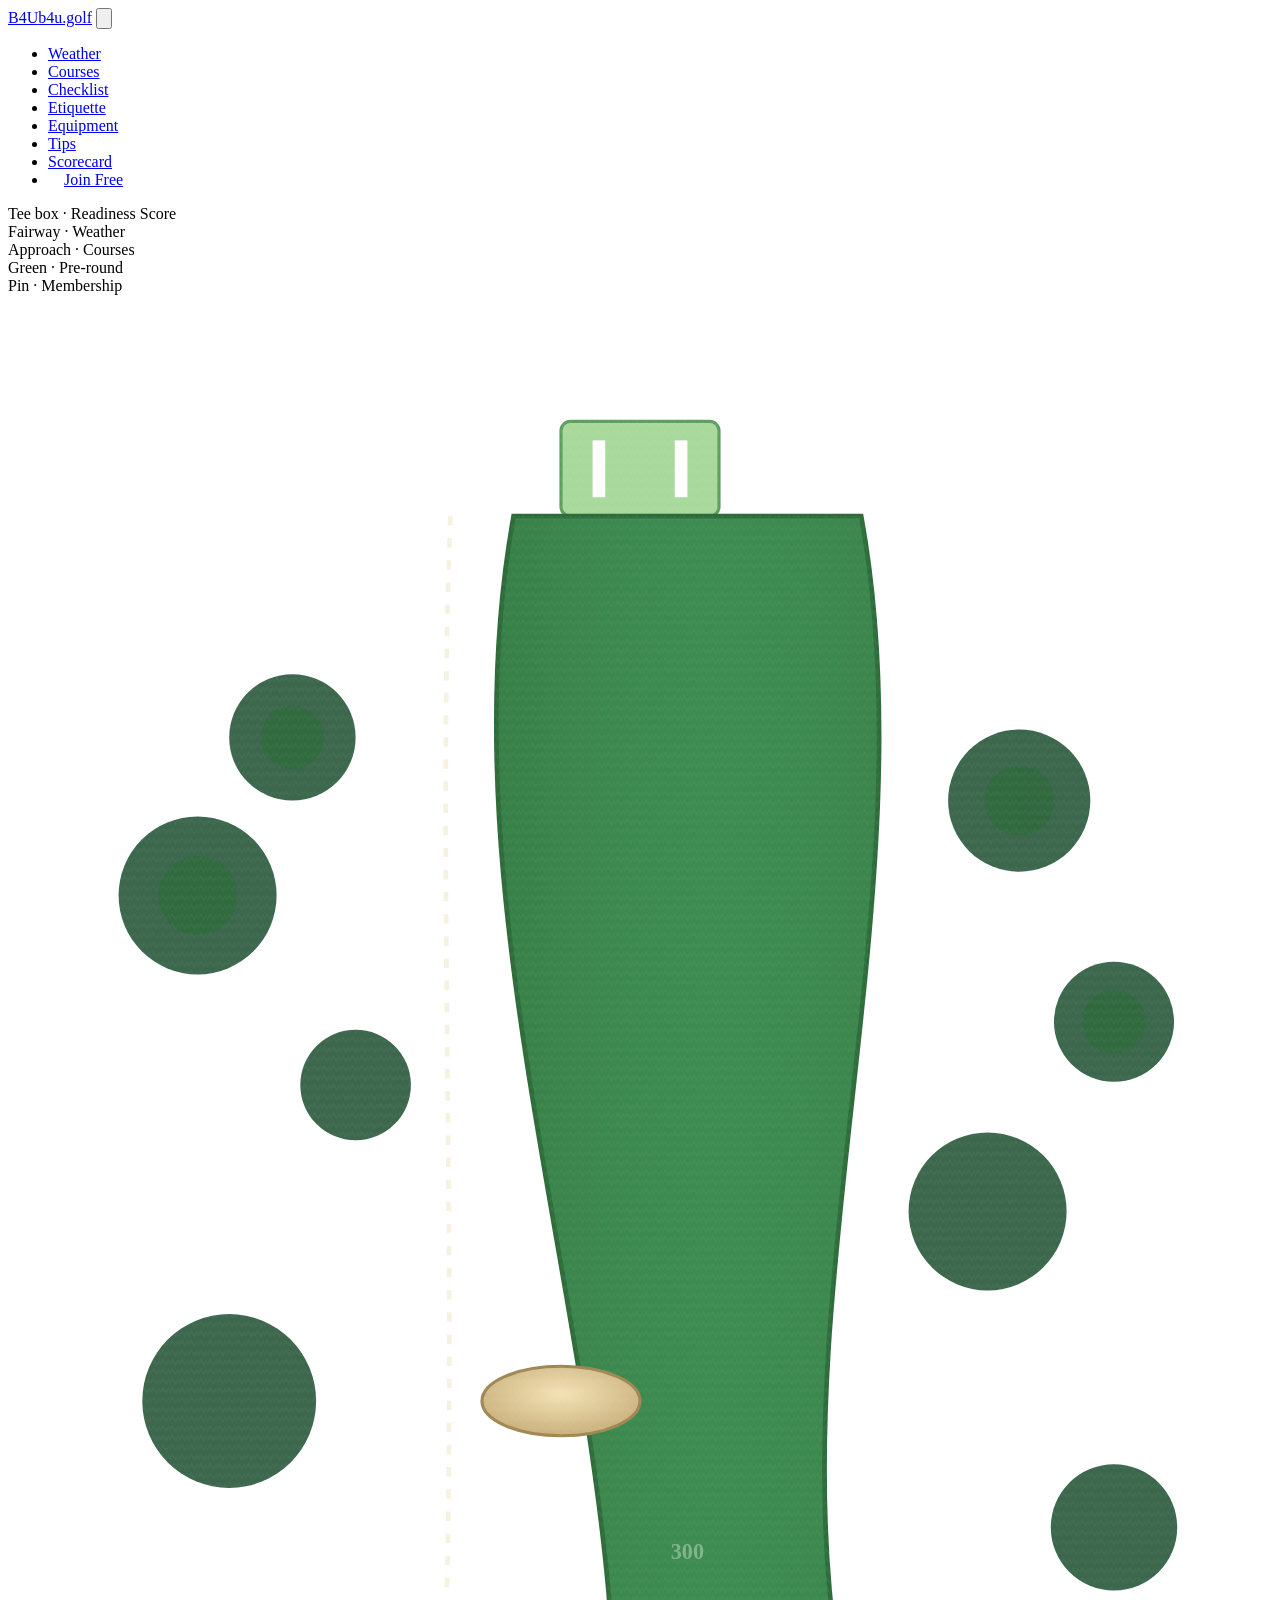
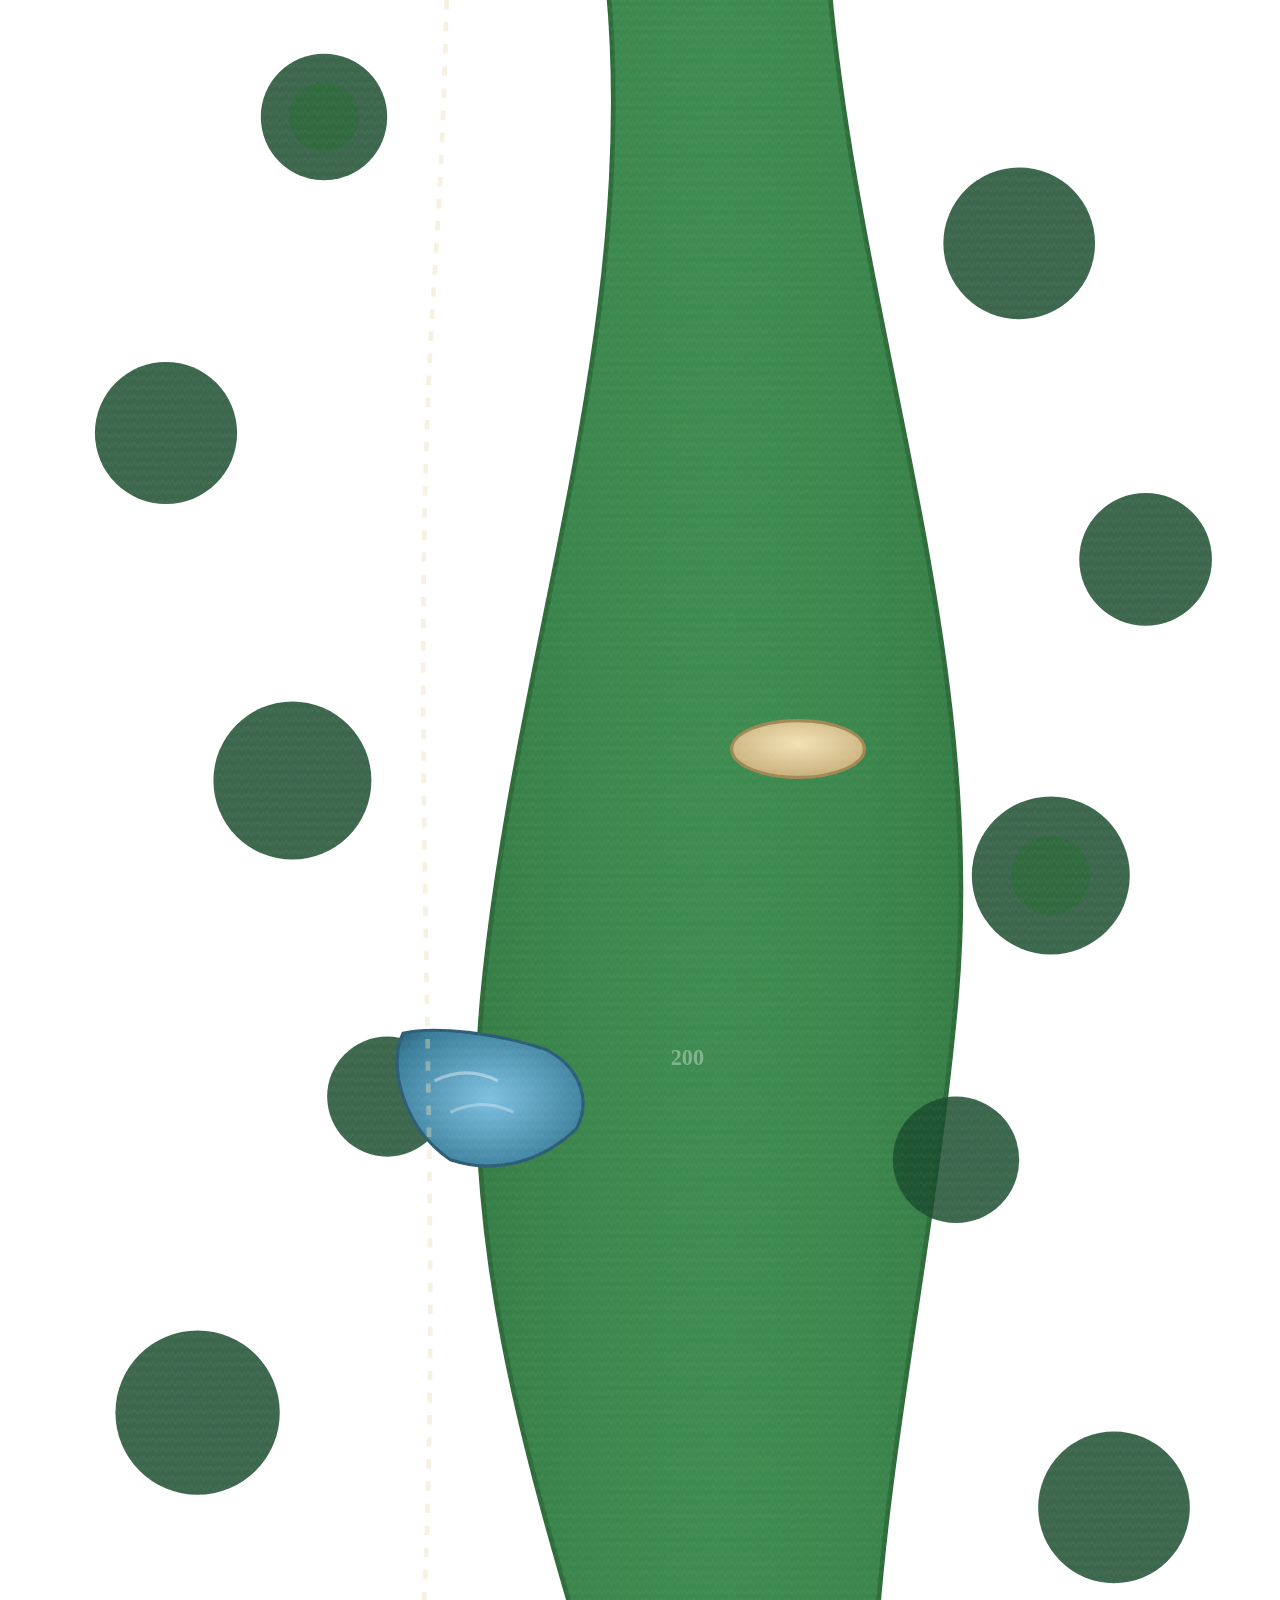
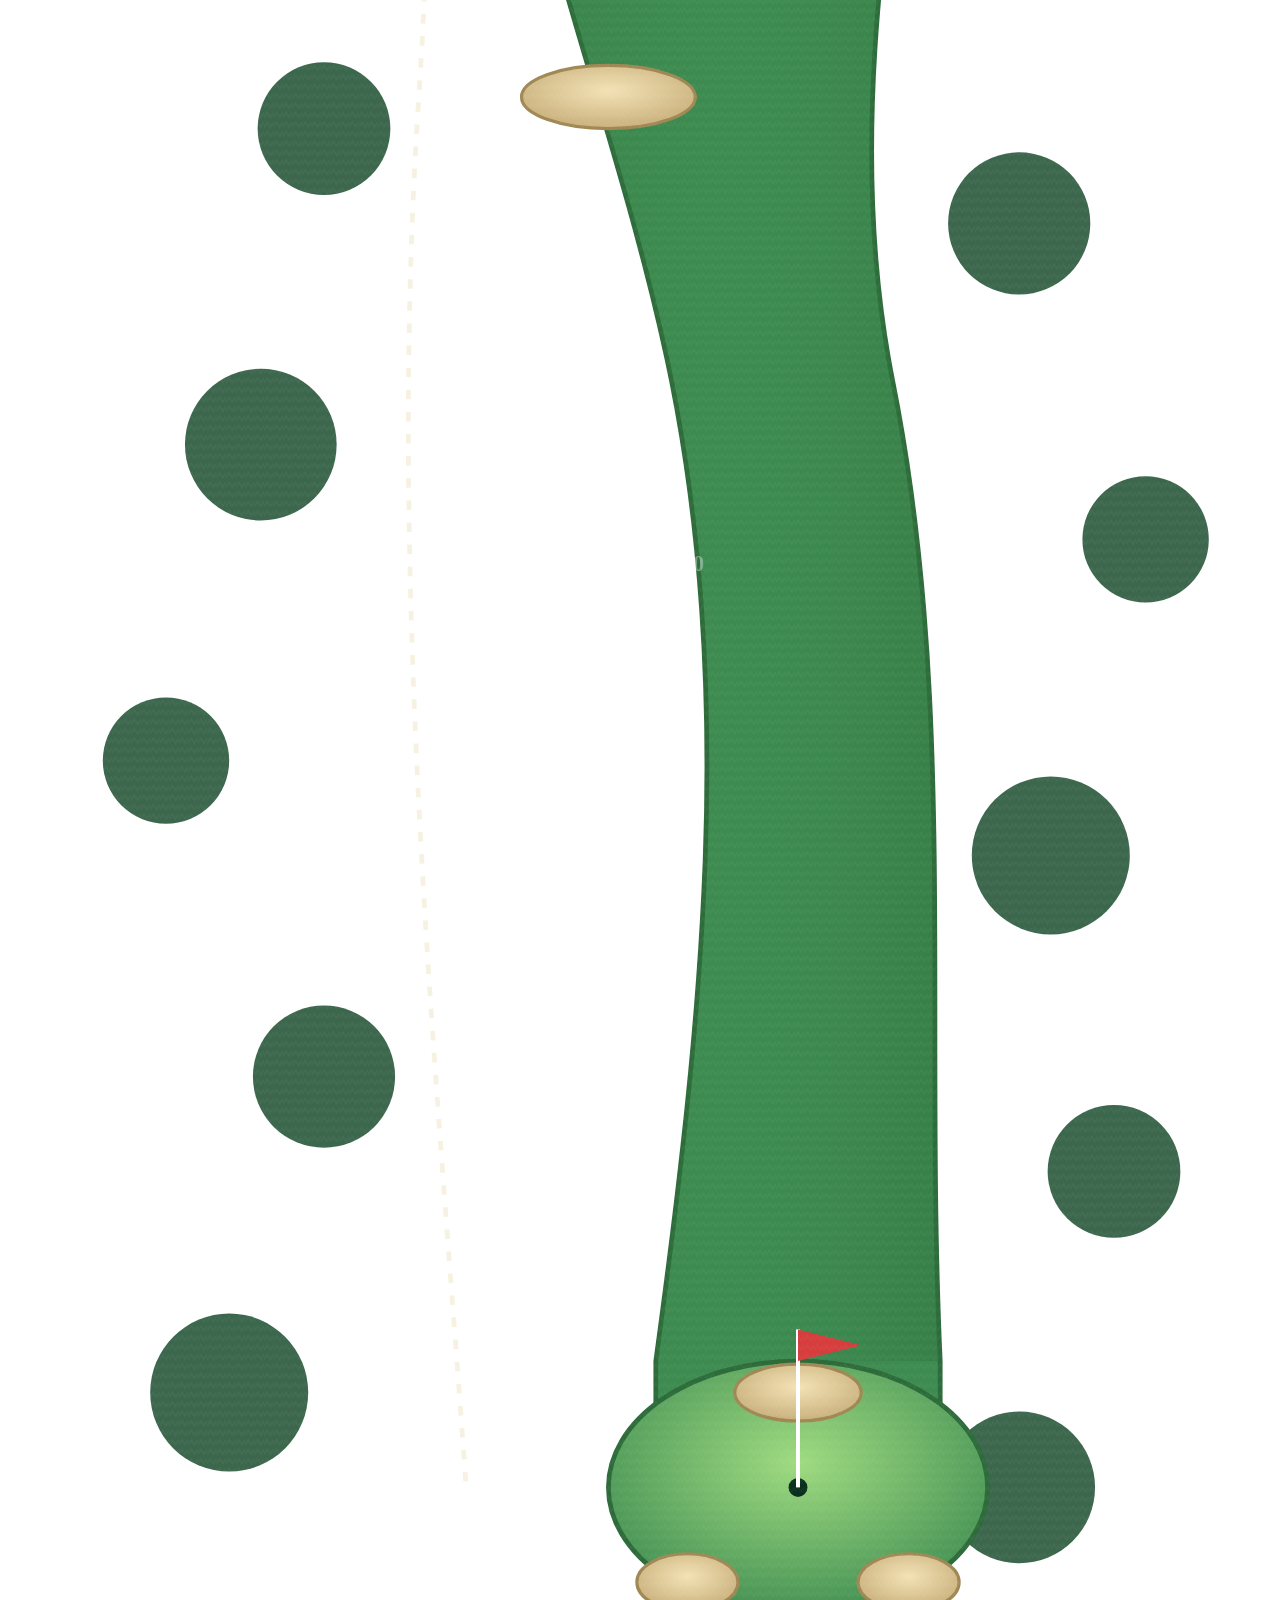
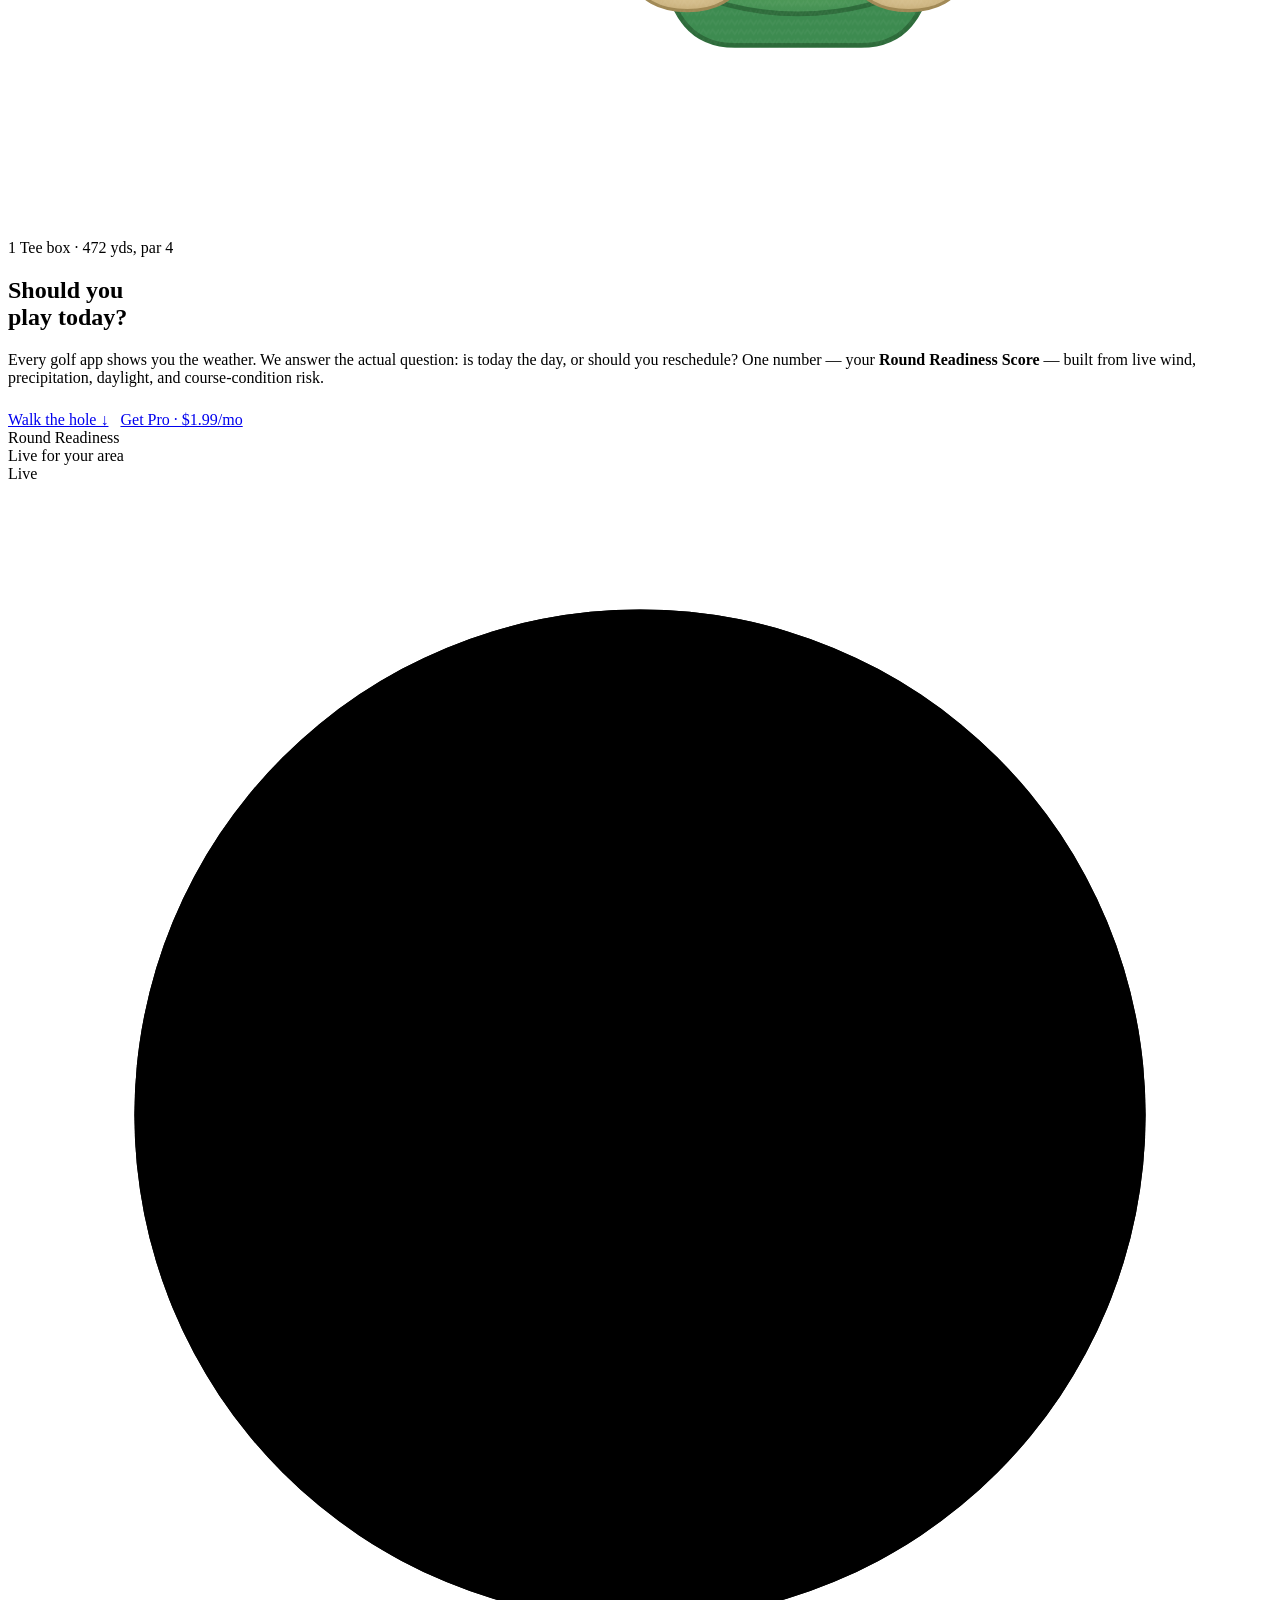
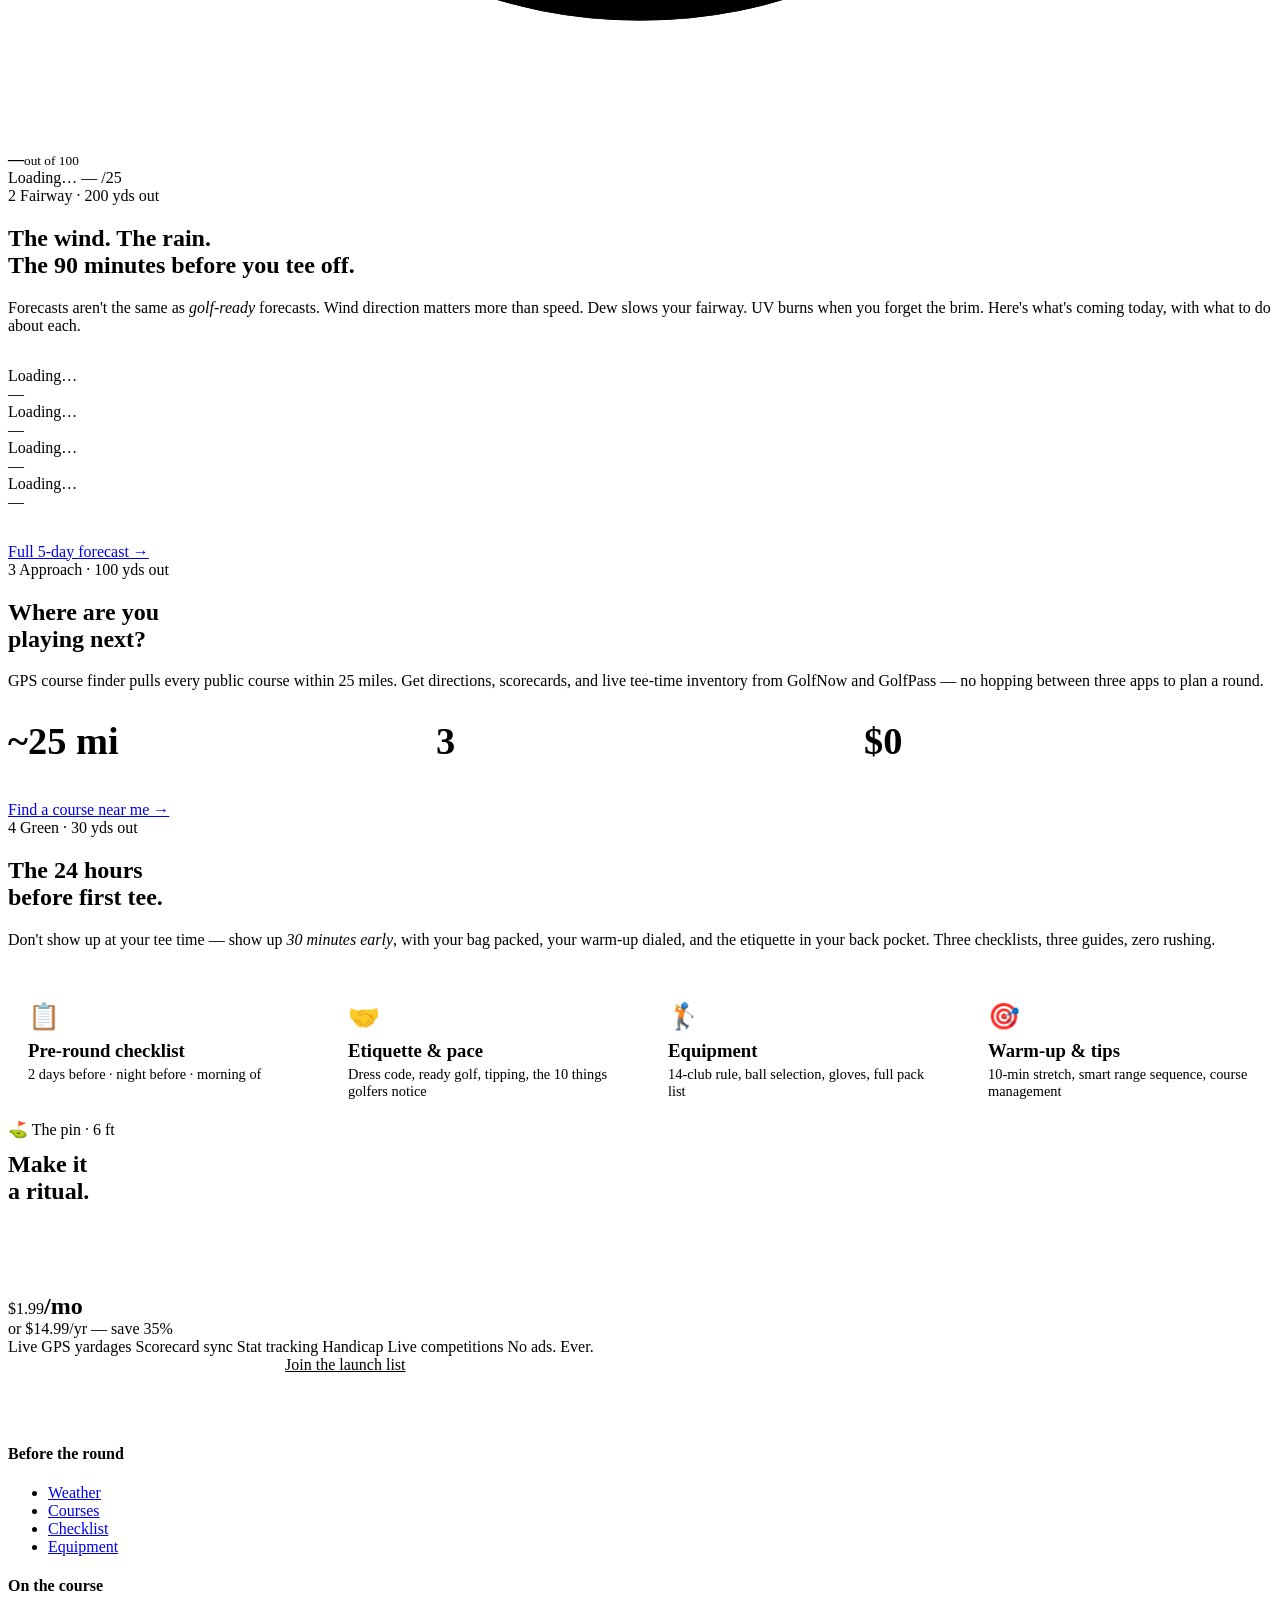
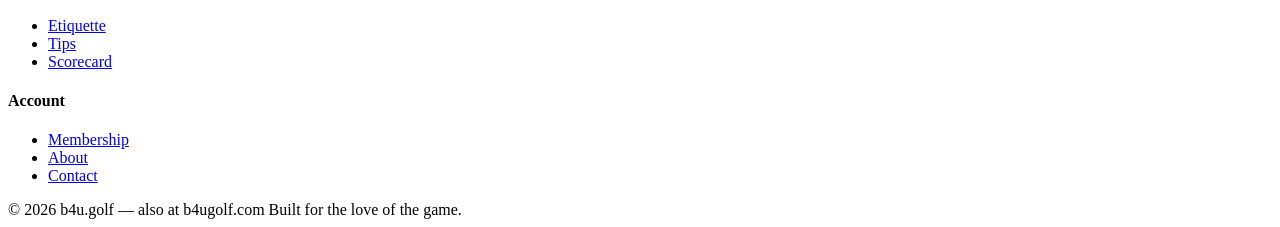
==== index.html @ 8cf4826f "add index.html" ====
<!DOCTYPE html>
<html lang="en">
<head>
  <meta charset="UTF-8" />
  <meta name="viewport" content="width=device-width, initial-scale=1.0" />
  <title>B4U.Golf — Your Round Readiness Score</title>
  <meta name="description" content="The only golf site with a Round Readiness Score — a single 0-100 number that tells you exactly how prepared you are for your next tee time. Pre-round weather, courses, checklist, and more." />
  <meta name="theme-color" content="#1a4d2e" />
  <link rel="manifest" href="manifest.json" />
  <link rel="icon" href="data:image/svg+xml,%3Csvg xmlns='http://www.w3.org/2000/svg' viewBox='0 0 100 100'%3E%3Ccircle cx='50' cy='50' r='48' fill='%231a4d2e'/%3E%3Ctext x='50' y='66' font-size='52' text-anchor='middle' fill='white' font-family='Arial' font-weight='bold'%3EB%3C/text%3E%3C/svg%3E" />
  <link rel="stylesheet" href="styles.css" />
</head>
<body>

<header class="site-header">
  <div class="container nav">
    <a href="index.html" class="brand"><span class="brand-mark">B4U</span><span>b4u.golf</span></a>
    <button class="nav-toggle" aria-label="Toggle navigation"><svg viewBox="0 0 24 24" fill="none" stroke="currentColor" stroke-width="2.2"><path d="M3 6h18M3 12h18M3 18h18" stroke-linecap="round"/></svg></button>
    <ul class="nav-links">
      <li><a href="weather.html">Weather</a></li>
      <li><a href="courses.html">Courses</a></li>
      <li><a href="checklist.html">Checklist</a></li>
      <li><a href="etiquette.html">Etiquette</a></li>
      <li><a href="equipment.html">Equipment</a></li>
      <li><a href="tips.html">Tips</a></li>
      <li><a href="scorecard.html">Scorecard</a></li>
      <li><a href="members.html" class="btn btn-secondary" style="padding:0.45rem 1rem">Join Free</a></li>
    </ul>
  </div>
</header>

<!-- Yardage track on the right edge — five "shots" of the hole -->
<aside class="yardage-track" aria-hidden="true">
  <div class="yardage-tick active" data-target="#tee">
    <span class="tick-label">Tee box · Readiness Score</span>
  </div>
  <div class="yardage-tick" data-target="#fairway">
    <span class="tick-label">Fairway · Weather</span>
  </div>
  <div class="yardage-tick" data-target="#approach">
    <span class="tick-label">Approach · Courses</span>
  </div>
  <div class="yardage-tick" data-target="#green">
    <span class="tick-label">Green · Pre-round</span>
  </div>
  <div class="yardage-tick" data-target="#pin">
    <span class="tick-label">Pin · Membership</span>
  </div>
</aside>

<!-- THE FLYOVER — the entire scrolling experience is one golf hole, top-down -->
<div id="flyover" class="flyover">
  <!-- Background SVG: stylized aerial view of a golf hole, stretches full height -->
  <div class="flyover-bg" aria-hidden="true">
    <svg viewBox="0 0 800 3000" preserveAspectRatio="xMidYMin slice">
      <defs>
        <linearGradient id="fairwayShade" x1="0" x2="1" y1="0" y2="0">
          <stop offset="0%" stop-color="#2d6b3a" stop-opacity="0.45"/>
          <stop offset="50%" stop-color="#3d8b50" stop-opacity="0"/>
          <stop offset="100%" stop-color="#2d6b3a" stop-opacity="0.45"/>
        </linearGradient>
        <radialGradient id="bunkerGrad" cx="0.5" cy="0.4" r="0.6">
          <stop offset="0%" stop-color="#f3e2b5"/>
          <stop offset="100%" stop-color="#c9b07c"/>
        </radialGradient>
        <radialGradient id="waterGrad" cx="0.5" cy="0.5" r="0.7">
          <stop offset="0%" stop-color="#7ec0e0"/>
          <stop offset="80%" stop-color="#3a7e9a"/>
          <stop offset="100%" stop-color="#2c5d76"/>
        </radialGradient>
        <radialGradient id="greenGrad" cx="0.5" cy="0.4" r="0.65">
          <stop offset="0%" stop-color="#9fdb80"/>
          <stop offset="100%" stop-color="#3d8b50"/>
        </radialGradient>
        <pattern id="grass" width="6" height="6" patternUnits="userSpaceOnUse">
          <path d="M0 5 L2 2 L4 5 L6 2" stroke="rgba(255,255,255,0.04)" fill="none"/>
        </pattern>
      </defs>

      <!-- Tee box (top of hole) -->
      <rect x="350" y="80" width="100" height="60" rx="6" fill="#a8d99c" stroke="#5e9e60" stroke-width="2"/>
      <rect x="370" y="92" width="8" height="36" fill="white"/>
      <rect x="422" y="92" width="8" height="36" fill="white"/>
      <text x="400" y="160" text-anchor="middle" fill="rgba(10,47,29,0.55)" font-family="ui-sans-serif,system-ui" font-size="14" font-weight="700" letter-spacing="2">TEE · 472 YDS</text>

      <!-- Fairway as a flowing curved shape (the "hole" runs top → bottom) -->
      <path d="M 320 140
               C 280 360, 360 600, 380 820
               C 400 1040, 320 1240, 300 1460
               C 280 1680, 380 1880, 420 2080
               C 460 2280, 440 2480, 410 2700
               L 410 2820
               C 420 2860, 430 2880, 460 2880
               L 540 2880
               C 570 2880, 580 2860, 590 2820
               L 590 2700
               C 580 2480, 600 2280, 560 2080
               C 520 1880, 580 1680, 600 1460
               C 620 1240, 540 1040, 520 820
               C 500 600, 580 360, 540 140
               Z"
            fill="#3d8b50" stroke="#2d6b3a" stroke-width="3"/>
      <!-- Fairway shading -->
      <path d="M 320 140
               C 280 360, 360 600, 380 820
               C 400 1040, 320 1240, 300 1460
               C 280 1680, 380 1880, 420 2080
               C 460 2280, 440 2480, 410 2700
               L 590 2700
               C 580 2480, 600 2280, 560 2080
               C 520 1880, 580 1680, 600 1460
               C 620 1240, 540 1040, 520 820
               C 500 600, 580 360, 540 140
               Z"
            fill="url(#fairwayShade)"/>

      <!-- Trees flanking the fairway -->
      <g fill="#1a4d2e" opacity="0.85">
        <circle cx="180" cy="280" r="40"/><circle cx="120" cy="380" r="50"/><circle cx="220" cy="500" r="35"/>
        <circle cx="140" cy="700" r="55"/><circle cx="200" cy="900" r="40"/><circle cx="100" cy="1100" r="45"/>
        <circle cx="180" cy="1320" r="50"/><circle cx="240" cy="1520" r="38"/><circle cx="120" cy="1720" r="52"/>
        <circle cx="200" cy="1920" r="42"/><circle cx="160" cy="2120" r="48"/><circle cx="100" cy="2320" r="40"/>
        <circle cx="200" cy="2520" r="45"/><circle cx="140" cy="2720" r="50"/>
        <!-- Right side -->
        <circle cx="640" cy="320" r="45"/><circle cx="700" cy="460" r="38"/><circle cx="620" cy="580" r="50"/>
        <circle cx="700" cy="780" r="40"/><circle cx="640" cy="980" r="48"/><circle cx="720" cy="1180" r="42"/>
        <circle cx="660" cy="1380" r="50"/><circle cx="600" cy="1560" r="40"/><circle cx="700" cy="1780" r="48"/>
        <circle cx="640" cy="1980" r="45"/><circle cx="720" cy="2180" r="40"/><circle cx="660" cy="2380" r="50"/>
        <circle cx="700" cy="2580" r="42"/><circle cx="640" cy="2780" r="48"/>
      </g>
      <g fill="#2d6b3a" opacity="0.7">
        <!-- Lighter tree highlights -->
        <circle cx="180" cy="280" r="20"/><circle cx="120" cy="380" r="25"/>
        <circle cx="640" cy="320" r="22"/><circle cx="700" cy="460" r="20"/>
        <circle cx="200" cy="900" r="22"/><circle cx="660" cy="1380" r="25"/>
      </g>

      <!-- Fairway bunkers -->
      <ellipse cx="350" cy="700" rx="50" ry="22" fill="url(#bunkerGrad)" stroke="#a08854" stroke-width="2"/>
      <ellipse cx="500" cy="1300" rx="42" ry="18" fill="url(#bunkerGrad)" stroke="#a08854" stroke-width="2"/>
      <ellipse cx="380" cy="1900" rx="55" ry="20" fill="url(#bunkerGrad)" stroke="#a08854" stroke-width="2"/>

      <!-- Water hazard -->
      <path d="M 250 1480 C 240 1500, 250 1540, 280 1560 C 310 1570, 340 1560, 360 1540 C 370 1520, 360 1500, 340 1490 C 310 1480, 270 1475, 250 1480 Z"
            fill="url(#waterGrad)" stroke="#2c5d76" stroke-width="2"/>
      <path d="M 270 1510 Q 290 1500, 310 1510" stroke="rgba(255,255,255,0.4)" stroke-width="2" fill="none"/>
      <path d="M 280 1530 Q 300 1520, 320 1530" stroke="rgba(255,255,255,0.3)" stroke-width="2" fill="none"/>

      <!-- The Green (bottom — destination) -->
      <ellipse cx="500" cy="2780" rx="120" ry="80" fill="url(#greenGrad)" stroke="#2d6b3a" stroke-width="3"/>
      <!-- Greenside bunkers -->
      <ellipse cx="430" cy="2840" rx="32" ry="18" fill="url(#bunkerGrad)" stroke="#a08854" stroke-width="2"/>
      <ellipse cx="570" cy="2840" rx="32" ry="18" fill="url(#bunkerGrad)" stroke="#a08854" stroke-width="2"/>
      <ellipse cx="500" cy="2720" rx="40" ry="18" fill="url(#bunkerGrad)" stroke="#a08854" stroke-width="2"/>

      <!-- Hole + Flag -->
      <circle cx="500" cy="2780" r="6" fill="#0a2f1d"/>
      <line x1="500" y1="2780" x2="500" y2="2680" stroke="white" stroke-width="2.5"/>
      <path d="M 500 2680 L 540 2690 L 500 2700 Z" fill="#d63d3d"/>

      <!-- Cart path (winding line) -->
      <path d="M 280 140 C 270 400, 290 700, 270 1000 C 250 1300, 280 1600, 260 1900 C 240 2200, 270 2500, 290 2780"
            stroke="rgba(232, 220, 178, 0.4)" stroke-width="3" stroke-dasharray="6 8" fill="none"/>

      <!-- Yardage markers on fairway -->
      <text x="430" y="800"  text-anchor="middle" fill="rgba(255,255,255,0.35)" font-size="14" font-weight="700">300</text>
      <text x="430" y="1500" text-anchor="middle" fill="rgba(255,255,255,0.35)" font-size="14" font-weight="700">200</text>
      <text x="430" y="2200" text-anchor="middle" fill="rgba(255,255,255,0.35)" font-size="14" font-weight="700">100</text>

      <!-- Subtle grass texture overlay -->
      <rect width="800" height="3000" fill="url(#grass)"/>
    </svg>
  </div>

  <!-- The animated golf ball that travels down the fairway as you scroll -->
  <div id="flyover-ball" class="flyover-ball" aria-hidden="true"></div>

  <!-- ============================================================
       SHOT 1 · TEE BOX — Hero with Round Readiness Score
       ============================================================ -->
  <section id="tee" class="shot tee-box">
    <div class="shot-inner">
      <div class="tee-grid">
        <div>
          <span class="shot-eyebrow"><span class="pin">1</span> Tee box · 472 yds, par 4</span>
          <h2 class="display">Should you<br>play <span class="accent">today?</span></h2>
          <p class="deck">Every golf app shows you the weather. We answer the actual question: is today the day, or should you reschedule? One number — your <strong>Round Readiness Score</strong> — built from live wind, precipitation, daylight, and course-condition risk.</p>
          <div style="display:flex;gap:0.75rem;margin-top:1.5rem;flex-wrap:wrap">
            <a href="#fairway" class="btn">Walk the hole ↓</a>
            <a href="members.html" class="btn btn-secondary">Get Pro · $1.99/mo</a>
          </div>
        </div>

        <!-- THE READINESS SCORE -->
        <div class="score-card">
          <div class="score-head">
            <div>
              <div class="label">Round Readiness</div>
              <div class="h">Live for <span id="score-place">your area</span></div>
            </div>
            <span class="live">Live</span>
          </div>

          <div class="score-ring-wrap">
            <div class="score-ring" id="score-ring">
              <svg viewBox="0 0 200 200">
                <circle class="track" cx="100" cy="100" r="80"/>
                <circle class="fill"  cx="100" cy="100" r="80"/>
              </svg>
              <div class="num"><strong id="score-num">—</strong><small>out of 100</small></div>
            </div>
            <div class="score-detail" id="score-rows">
              <div class="score-row">
                <span class="row-label">Loading…</span>
                <span class="bar"><span></span></span>
                <span class="pts">— /25</span>
              </div>
            </div>
          </div>

          <div class="score-summary" id="score-verdict"></div>
        </div>
      </div>
    </div>
  </section>

  <!-- ============================================================
       SHOT 2 · FAIRWAY — Weather details
       ============================================================ -->
  <section id="fairway" class="shot fairway dark">
    <div class="shot-inner">
      <span class="shot-eyebrow"><span class="pin">2</span> Fairway · 200 yds out</span>
      <h2 class="display">The wind. The rain.<br>The <span class="accent">90 minutes</span> before you tee off.</h2>
      <p class="deck">Forecasts aren't the same as <em>golf-ready</em> forecasts. Wind direction matters more than speed. Dew slows your fairway. UV burns when you forget the brim. Here's what's coming today, with what to do about each.</p>

      <div class="weather-tiles" id="fairway-tiles" style="margin-top:2rem">
        <div class="weather-tile"><div class="t-label">Loading…</div><div class="t-value">—</div></div>
        <div class="weather-tile"><div class="t-label">Loading…</div><div class="t-value">—</div></div>
        <div class="weather-tile"><div class="t-label">Loading…</div><div class="t-value">—</div></div>
        <div class="weather-tile"><div class="t-label">Loading…</div><div class="t-value">—</div></div>
      </div>

      <div style="margin-top:2rem">
        <a href="weather.html" class="btn btn-secondary">Full 5-day forecast →</a>
      </div>
    </div>
  </section>

  <!-- ============================================================
       SHOT 3 · APPROACH — Courses near you
       ============================================================ -->
  <section id="approach" class="shot approach dark">
    <div class="shot-inner">
      <span class="shot-eyebrow"><span class="pin">3</span> Approach · 100 yds out</span>
      <h2 class="display">Where are you<br><span class="accent">playing</span> next?</h2>
      <p class="deck">GPS course finder pulls every public course within 25 miles. Get directions, scorecards, and live tee-time inventory from GolfNow and GolfPass — no hopping between three apps to plan a round.</p>

      <div class="approach-card" style="margin-top:2rem">
        <div style="display:grid;grid-template-columns:repeat(auto-fit,minmax(220px,1fr));gap:1.25rem">
          <div>
            <div style="font-size:2.4rem;font-weight:900;font-family:var(--font-display);line-height:1">~25 mi</div>
            <div style="font-size:0.85rem;color:rgba(255,255,255,0.7);text-transform:uppercase;letter-spacing:0.1em;font-weight:700">Search radius</div>
          </div>
          <div>
            <div style="font-size:2.4rem;font-weight:900;font-family:var(--font-display);line-height:1">3</div>
            <div style="font-size:0.85rem;color:rgba(255,255,255,0.7);text-transform:uppercase;letter-spacing:0.1em;font-weight:700">Booking partners</div>
          </div>
          <div>
            <div style="font-size:2.4rem;font-weight:900;font-family:var(--font-display);line-height:1">$0</div>
            <div style="font-size:0.85rem;color:rgba(255,255,255,0.7);text-transform:uppercase;letter-spacing:0.1em;font-weight:700">Cost to use</div>
          </div>
        </div>
        <div style="margin-top:1.5rem">
          <a href="courses.html" class="btn">Find a course near me →</a>
        </div>
      </div>
    </div>
  </section>

  <!-- ============================================================
       SHOT 4 · GREEN — Pre-round prep / checklist / etiquette
       ============================================================ -->
  <section id="green" class="shot green-shot">
    <div class="shot-inner">
      <span class="shot-eyebrow"><span class="pin">4</span> Green · 30 yds out</span>
      <h2 class="display">The 24 hours<br>before <span class="accent">first tee.</span></h2>
      <p class="deck">Don't show up at your tee time — show up <em>30 minutes early</em>, with your bag packed, your warm-up dialed, and the etiquette in your back pocket. Three checklists, three guides, zero rushing.</p>

      <div style="display:grid;grid-template-columns:repeat(auto-fit,minmax(220px,1fr));gap:1rem;margin-top:2rem">
        <a href="checklist.html" style="text-decoration:none;color:inherit">
          <div style="background:var(--green-50);border-left:4px solid var(--green-700);padding:1.25rem;border-radius:12px;height:100%">
            <div style="font-size:1.6rem">📋</div>
            <h3 style="margin:0.5rem 0 0.25rem">Pre-round checklist</h3>
            <p class="muted" style="font-size:0.9rem;margin:0">2 days before · night before · morning of</p>
          </div>
        </a>
        <a href="etiquette.html" style="text-decoration:none;color:inherit">
          <div style="background:var(--green-50);border-left:4px solid var(--green-700);padding:1.25rem;border-radius:12px;height:100%">
            <div style="font-size:1.6rem">🤝</div>
            <h3 style="margin:0.5rem 0 0.25rem">Etiquette &amp; pace</h3>
            <p class="muted" style="font-size:0.9rem;margin:0">Dress code, ready golf, tipping, the 10 things golfers notice</p>
          </div>
        </a>
        <a href="equipment.html" style="text-decoration:none;color:inherit">
          <div style="background:var(--green-50);border-left:4px solid var(--green-700);padding:1.25rem;border-radius:12px;height:100%">
            <div style="font-size:1.6rem">🏌️</div>
            <h3 style="margin:0.5rem 0 0.25rem">Equipment</h3>
            <p class="muted" style="font-size:0.9rem;margin:0">14-club rule, ball selection, gloves, full pack list</p>
          </div>
        </a>
        <a href="tips.html" style="text-decoration:none;color:inherit">
          <div style="background:var(--green-50);border-left:4px solid var(--green-700);padding:1.25rem;border-radius:12px;height:100%">
            <div style="font-size:1.6rem">🎯</div>
            <h3 style="margin:0.5rem 0 0.25rem">Warm-up &amp; tips</h3>
            <p class="muted" style="font-size:0.9rem;margin:0">10-min stretch, smart range sequence, course management</p>
          </div>
        </a>
      </div>
    </div>
  </section>

  <!-- ============================================================
       SHOT 5 · PIN — Final shot, membership/CTA
       ============================================================ -->
  <section id="pin" class="shot pin-shot">
    <div class="shot-inner" style="max-width:800px">
      <div class="pin-card">
        <span class="shot-eyebrow"><span class="pin">⛳</span> The pin · 6 ft</span>
        <h2 class="display" style="margin-top:0.75rem">Make it<br>a <span class="accent">ritual.</span></h2>
        <p class="deck" style="margin:0 auto;color:rgba(255,255,255,0.85)">Free forever covers everything you just walked through. Pro adds live GPS yardages, scorecard sync, stat tracking, and live competitions with your group — for less than a sleeve of balls a year.</p>

        <div class="price-big" style="margin-top:2rem">$1.99<small style="font-size:1.5rem;font-weight:600">/mo</small></div>
        <div class="price-sub">or $14.99/yr — save 35%</div>

        <div class="features-row">
          <span>Live GPS yardages</span>
          <span>Scorecard sync</span>
          <span>Stat tracking</span>
          <span>Handicap</span>
          <span>Live competitions</span>
          <span>No ads. Ever.</span>
        </div>

        <div style="display:flex;gap:0.75rem;justify-content:center;flex-wrap:wrap;position:relative;z-index:2">
          <a href="members.html" class="btn" style="background:white;color:var(--green-900)">Join the launch list</a>
          <a href="scorecard.html" class="btn btn-secondary" style="background:transparent;color:white;border:1px solid rgba(255,255,255,0.4)">Try the scorecard</a>
        </div>
      </div>
    </div>
  </section>
</div>

<footer class="site-footer">
  <div class="container">
    <div class="footer-grid">
      <div>
        <div class="brand" style="color:white"><span class="brand-mark">B4U</span><span>b4u.golf</span></div>
        <p style="color:rgba(255,255,255,0.7);margin-top:0.75rem">Everything you need <em>before</em> you tee off — built for golfers, by golfers.</p>
      </div>
      <div><h4>Before the round</h4><ul><li><a href="weather.html">Weather</a></li><li><a href="courses.html">Courses</a></li><li><a href="checklist.html">Checklist</a></li><li><a href="equipment.html">Equipment</a></li></ul></div>
      <div><h4>On the course</h4><ul><li><a href="etiquette.html">Etiquette</a></li><li><a href="tips.html">Tips</a></li><li><a href="scorecard.html">Scorecard</a></li></ul></div>
      <div><h4>Account</h4><ul><li><a href="members.html">Membership</a></li><li><a href="about.html">About</a></li><li><a href="about.html#contact">Contact</a></li></ul></div>
    </div>
    <div class="footer-bottom">
      <span>© <span data-year>2026</span> b4u.golf — also at b4ugolf.com</span>
      <span>Built for the love of the game.</span>
    </div>
  </div>
</footer>

<script src="script.js"></script>
</body>
</html>
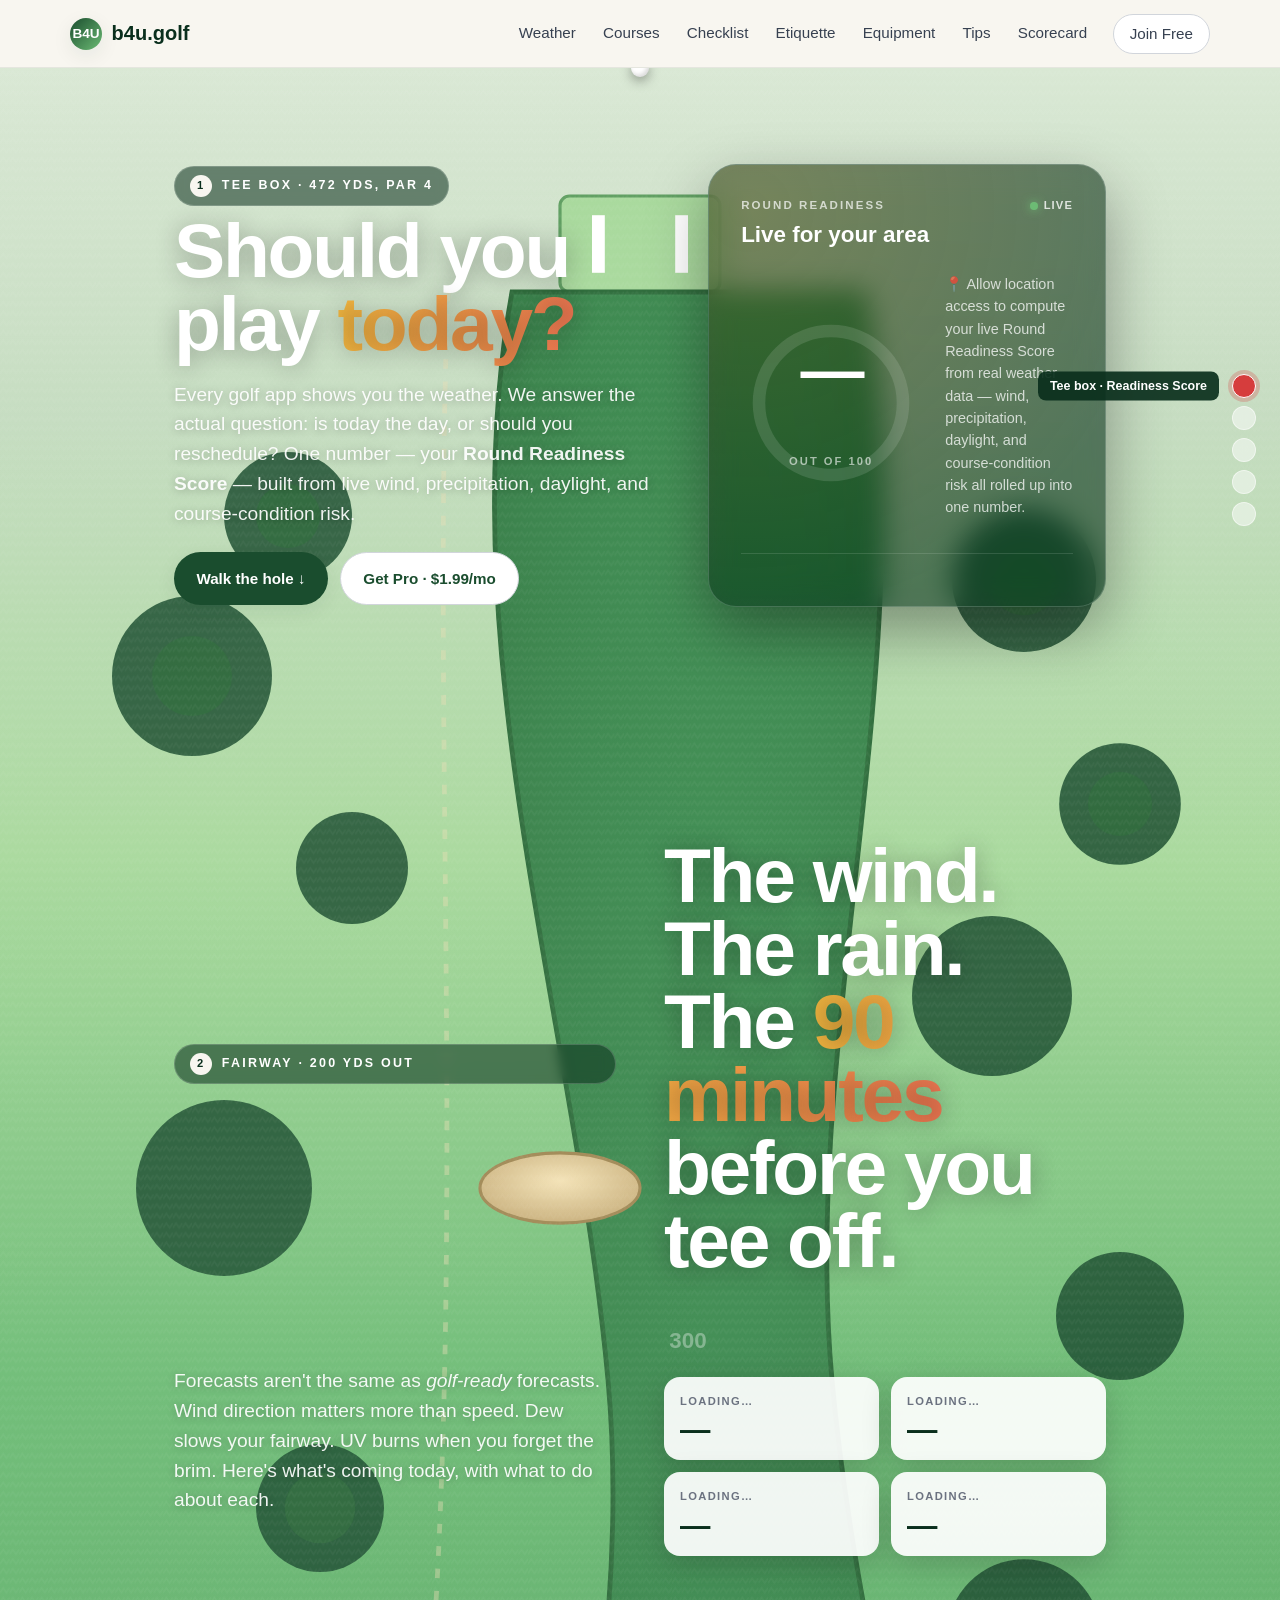
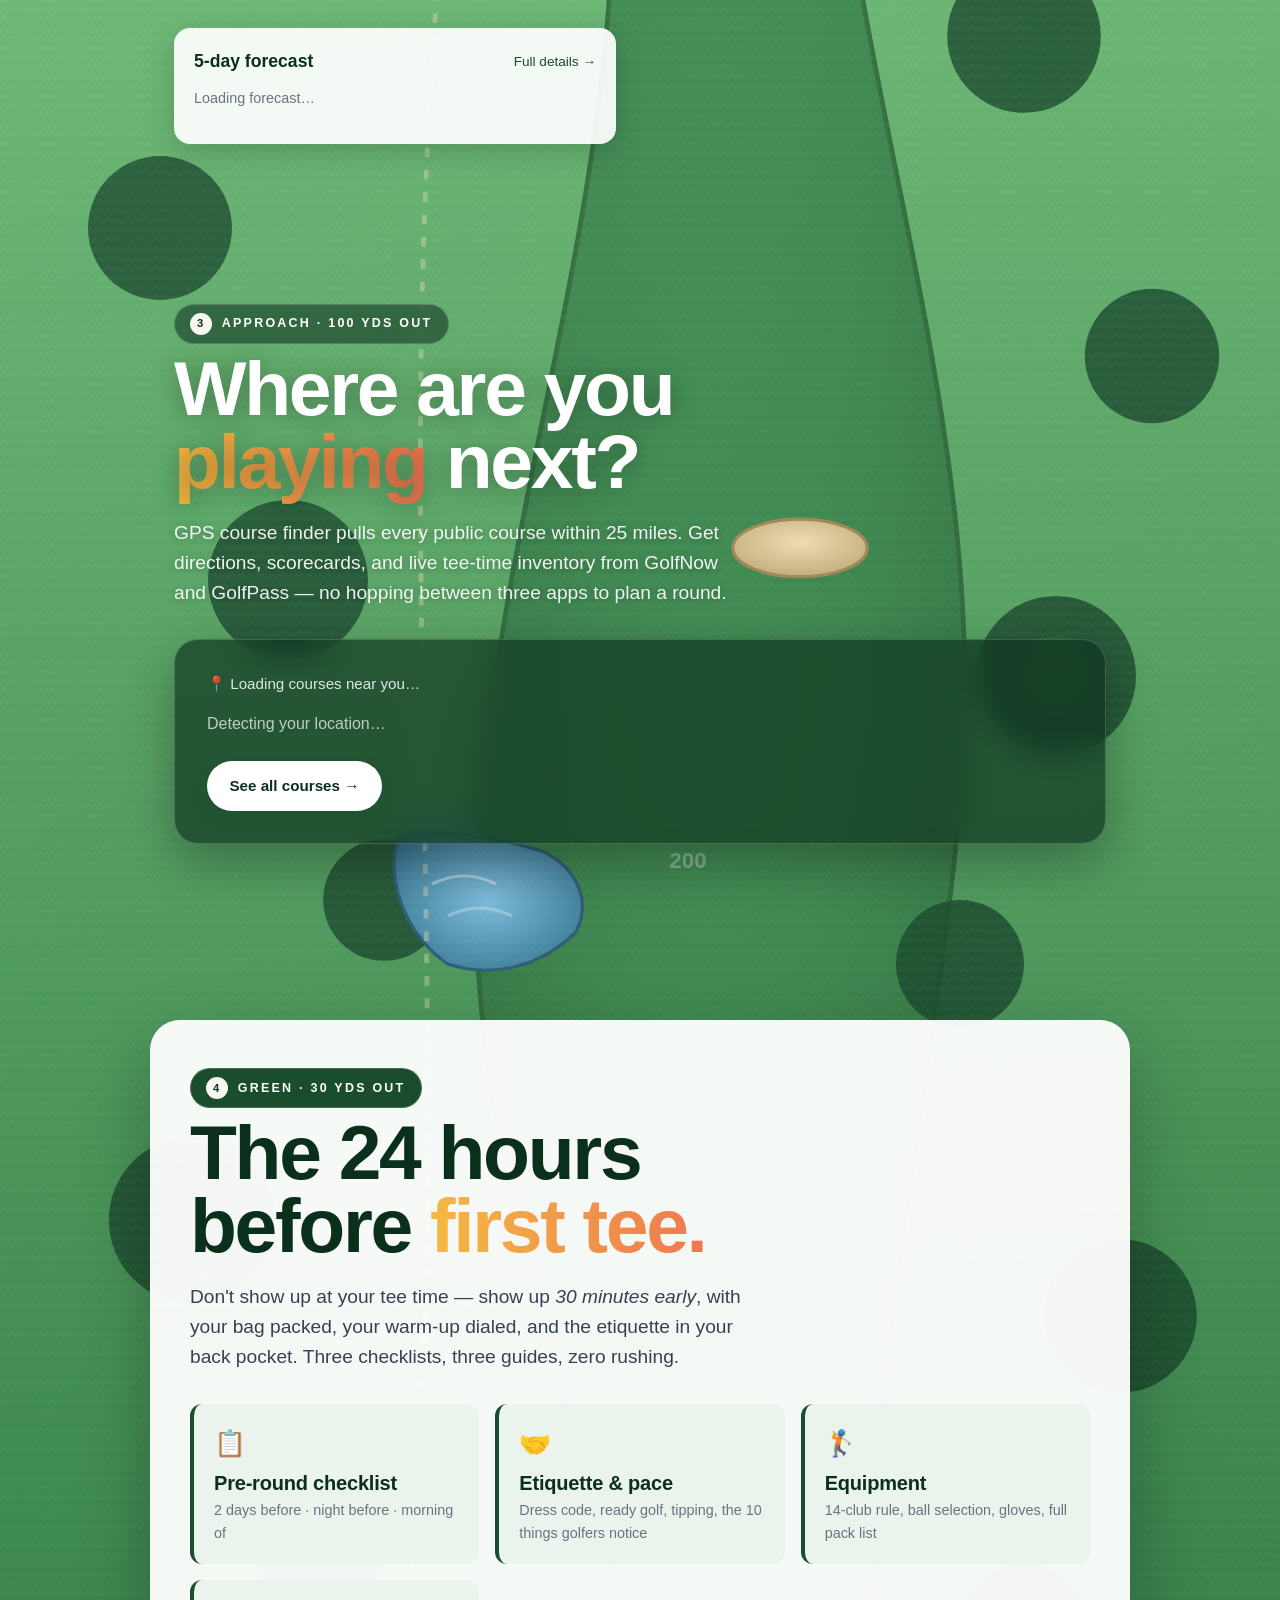
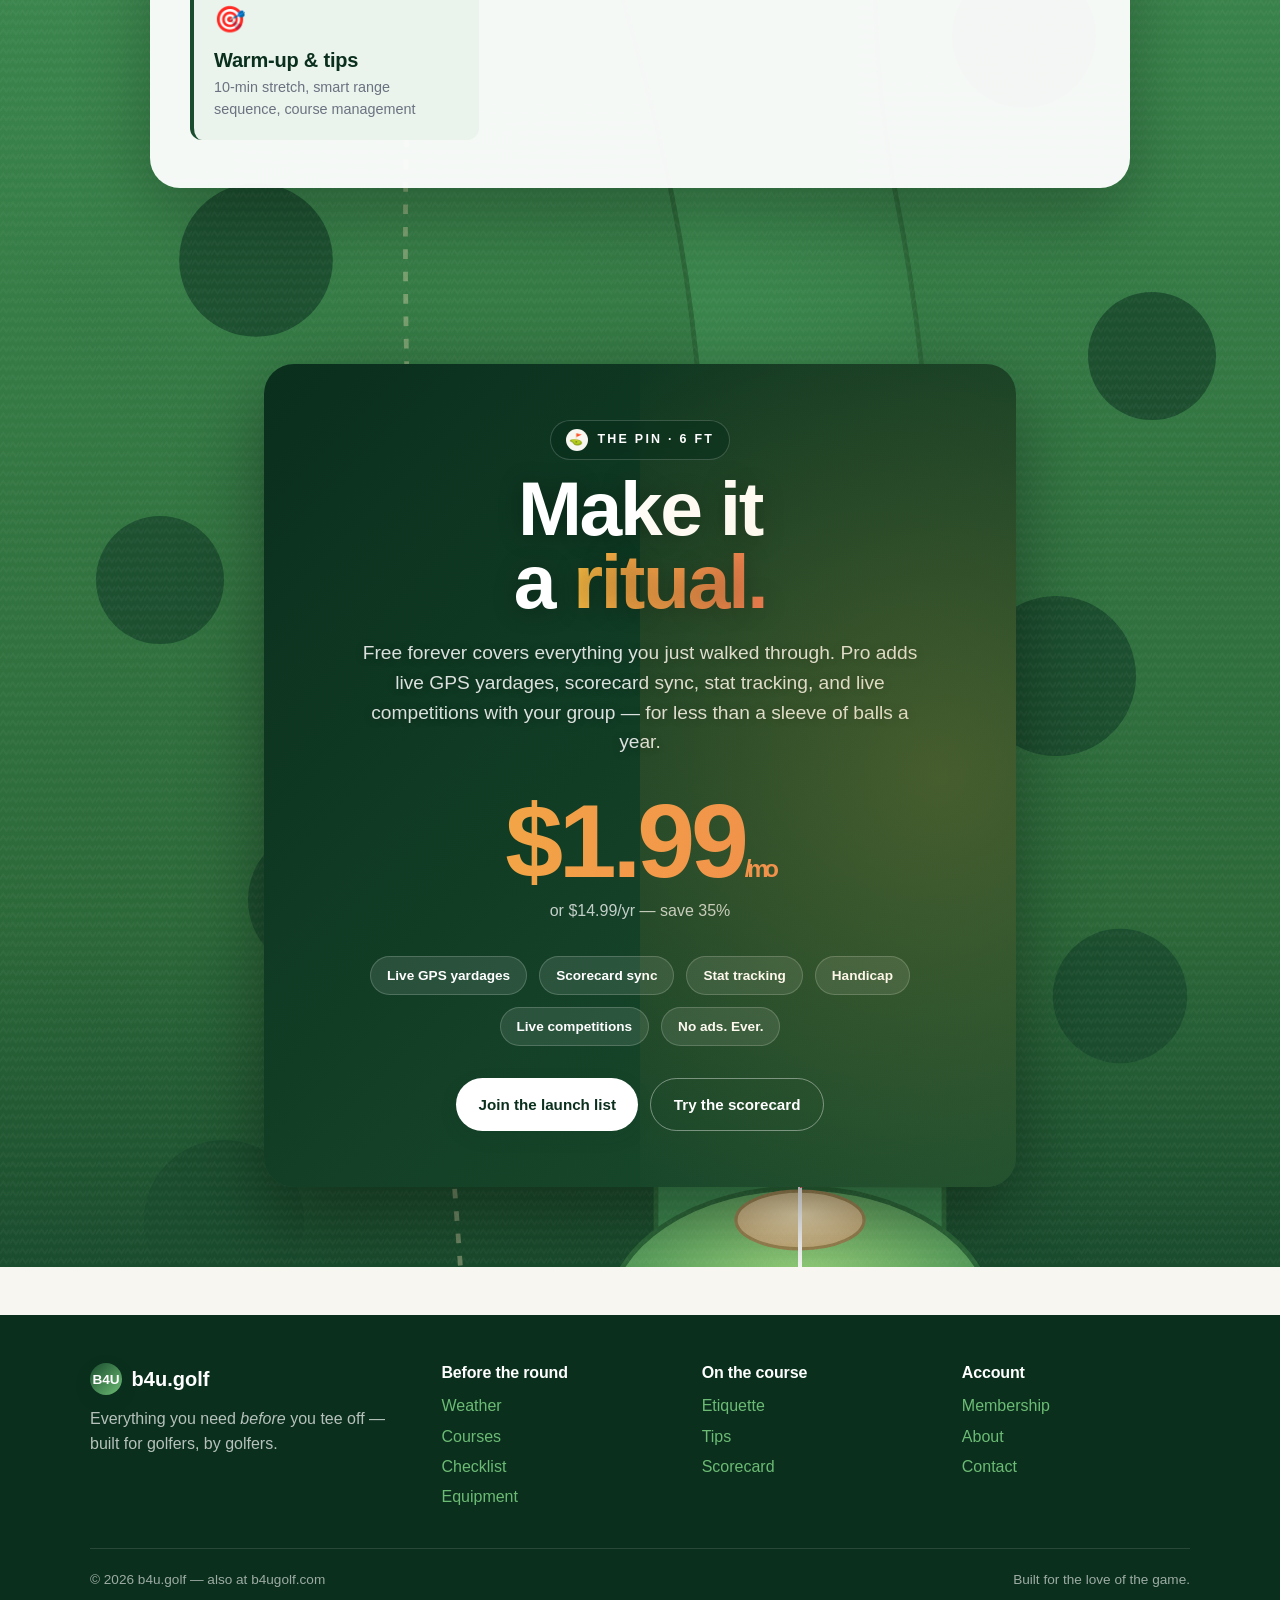
==== commit a98d0d37: "Home page: live 5-day forecast + actual nearby courses list (no more clicking through to Weather/Cou" ====
--- a/index.html
+++ b/index.html
@@ -240,8 +240,12 @@
         <div class="weather-tile"><div class="t-label">Loading…</div><div class="t-value">—</div></div>
       </div>
 
-      <div style="margin-top:2rem">
-        <a href="weather.html" class="btn btn-secondary">Full 5-day forecast →</a>
+      <div id="fairway-forecast" style="margin-top:1.5rem;background:rgba(255,255,255,0.92);border-radius:16px;padding:1.25rem;box-shadow:0 8px 30px rgba(0,0,0,0.18)">
+        <div style="display:flex;align-items:center;justify-content:space-between;margin-bottom:0.75rem">
+          <strong style="color:var(--green-900);font-family:var(--font-display);font-size:1.1rem">5-day forecast</strong>
+          <a href="weather.html" style="font-size:0.85rem">Full details →</a>
+        </div>
+        <div id="fairway-forecast-rows"><p class="muted" style="font-size:0.9rem">Loading forecast…</p></div>
       </div>
     </div>
   </section>
@@ -256,22 +260,10 @@
       <p class="deck">GPS course finder pulls every public course within 25 miles. Get directions, scorecards, and live tee-time inventory from GolfNow and GolfPass — no hopping between three apps to plan a round.</p>
 
       <div class="approach-card" style="margin-top:2rem">
-        <div style="display:grid;grid-template-columns:repeat(auto-fit,minmax(220px,1fr));gap:1.25rem">
-          <div>
-            <div style="font-size:2.4rem;font-weight:900;font-family:var(--font-display);line-height:1">~25 mi</div>
-            <div style="font-size:0.85rem;color:rgba(255,255,255,0.7);text-transform:uppercase;letter-spacing:0.1em;font-weight:700">Search radius</div>
-          </div>
-          <div>
-            <div style="font-size:2.4rem;font-weight:900;font-family:var(--font-display);line-height:1">3</div>
-            <div style="font-size:0.85rem;color:rgba(255,255,255,0.7);text-transform:uppercase;letter-spacing:0.1em;font-weight:700">Booking partners</div>
-          </div>
-          <div>
-            <div style="font-size:2.4rem;font-weight:900;font-family:var(--font-display);line-height:1">$0</div>
-            <div style="font-size:0.85rem;color:rgba(255,255,255,0.7);text-transform:uppercase;letter-spacing:0.1em;font-weight:700">Cost to use</div>
-          </div>
-        </div>
-        <div style="margin-top:1.5rem">
-          <a href="courses.html" class="btn">Find a course near me →</a>
+        <p id="home-courses-place" style="color:rgba(255,255,255,0.85);font-size:0.95rem;margin:0 0 1rem">📍 Loading courses near you…</p>
+        <div id="home-courses-list"><p class="muted" style="color:rgba(255,255,255,0.7)">Detecting your location…</p></div>
+        <div style="margin-top:1.5rem;display:flex;gap:0.75rem;flex-wrap:wrap">
+          <a href="courses.html" class="btn" style="background:white;color:var(--green-900)">See all courses →</a>
         </div>
       </div>
     </div>
--- a/styles.css
+++ b/styles.css
@@ -0,0 +1,831 @@
+/* ==========================================================================
+   B4U.GOLF — Clean & Modern Stylesheet
+   Palette: deep forest green, sage, fairway accent, cream, charcoal
+   ========================================================================== */
+
+:root {
+  /* Course palette — illustrated aerial view */
+  --green-900: #0a2f1d;     /* deep rough */
+  --green-700: #1a4d2e;     /* trees / dark fairway shadow */
+  --green-500: #3d8b50;     /* fairway */
+  --green-300: #6cbb74;     /* fairway highlight */
+  --green-200: #a8d99c;     /* tee box / light fairway */
+  --green-50:  #eaf3ec;     /* surface */
+  --rough:     #2d6b3a;     /* rough between fairway and trees */
+  --sand:      #e6d4a3;     /* bunkers */
+  --sand-edge: #c9b07c;
+  --water:     #5fa8c9;
+  --water-deep:#3a7e9a;
+  --flag:      #d63d3d;     /* red flag — accent */
+  --sun:       #f5b941;     /* warm hero accent */
+  --sunset:    #ee7752;     /* sunrise/sunset gradient */
+
+  --cream:     #f8f6f0;
+  --white:     #ffffff;
+  --charcoal:  #1a1a1a;
+  --gray-700:  #374151;
+  --gray-500:  #6b7280;
+  --gray-300:  #d1d5db;
+  --gray-100:  #f3f4f6;
+  --sky:       #87ceeb;
+  --warn:      #d97706;
+  --danger:    #b91c1c;
+
+  --radius:    14px;
+  --radius-sm: 8px;
+  --shadow:    0 6px 20px rgba(15, 53, 34, 0.08);
+  --shadow-lg: 0 14px 40px rgba(15, 53, 34, 0.14);
+
+  --font-sans: -apple-system, BlinkMacSystemFont, "SF Pro Text", "Inter",
+               "Segoe UI", Roboto, Helvetica, Arial, sans-serif;
+  --font-display: "SF Pro Display", "Inter", -apple-system, BlinkMacSystemFont,
+                  "Segoe UI", Roboto, Helvetica, Arial, sans-serif;
+}
+
+* { box-sizing: border-box; }
+
+html, body {
+  margin: 0;
+  padding: 0;
+  font-family: var(--font-sans);
+  color: var(--charcoal);
+  background: var(--cream);
+  line-height: 1.55;
+  -webkit-font-smoothing: antialiased;
+}
+
+img { max-width: 100%; display: block; }
+a { color: var(--green-700); text-decoration: none; }
+a:hover { color: var(--green-500); text-decoration: underline; }
+
+h1, h2, h3, h4 {
+  font-family: var(--font-display);
+  color: var(--green-900);
+  letter-spacing: -0.01em;
+  margin: 0 0 0.5em;
+  line-height: 1.2;
+}
+h1 { font-size: clamp(2rem, 4.5vw, 3.25rem); font-weight: 800; }
+h2 { font-size: clamp(1.5rem, 3vw, 2.1rem); font-weight: 700; }
+h3 { font-size: 1.25rem; font-weight: 700; }
+p  { margin: 0 0 1em; }
+
+/* ---------- Layout helpers ---------- */
+.container { max-width: 1140px; margin: 0 auto; padding: 0 1.25rem; }
+.section   { padding: 4rem 0; }
+.section-tight { padding: 2.5rem 0; }
+.grid { display: grid; gap: 1.25rem; }
+.grid-2 { grid-template-columns: repeat(auto-fit, minmax(280px, 1fr)); }
+.grid-3 { grid-template-columns: repeat(auto-fit, minmax(240px, 1fr)); }
+.grid-4 { grid-template-columns: repeat(auto-fit, minmax(200px, 1fr)); }
+
+/* ---------- Top nav ---------- */
+.site-header {
+  position: sticky; top: 0; z-index: 50;
+  background: rgba(248, 246, 240, 0.92);
+  backdrop-filter: saturate(140%) blur(8px);
+  -webkit-backdrop-filter: saturate(140%) blur(8px);
+  border-bottom: 1px solid rgba(15, 53, 34, 0.08);
+}
+.nav {
+  display: flex; align-items: center; justify-content: space-between;
+  padding: 0.85rem 0;
+}
+.brand {
+  display: flex; align-items: center; gap: 0.6rem;
+  font-family: var(--font-display);
+  font-weight: 800; font-size: 1.25rem; color: var(--green-900);
+  text-decoration: none;
+}
+.brand:hover { color: var(--green-700); text-decoration: none; }
+.brand-mark {
+  width: 32px; height: 32px; border-radius: 50%;
+  background: linear-gradient(135deg, var(--green-700), var(--green-300));
+  display: grid; place-items: center; color: white; font-weight: 800;
+  font-size: 0.85rem; box-shadow: var(--shadow);
+}
+.nav-links {
+  display: flex; align-items: center; gap: 1.5rem;
+  list-style: none; margin: 0; padding: 0;
+}
+.nav-links a {
+  color: var(--gray-700); font-weight: 500; font-size: 0.95rem;
+  text-decoration: none; padding: 0.4rem 0.1rem; position: relative;
+}
+.nav-links a:hover { color: var(--green-700); }
+.nav-links a.active { color: var(--green-700); }
+.nav-links a.active::after {
+  content: ""; position: absolute; left: 0; right: 0; bottom: -4px;
+  height: 2px; background: var(--green-300); border-radius: 2px;
+}
+.nav-toggle {
+  display: none; border: 0; background: transparent; padding: 0.5rem;
+  cursor: pointer; color: var(--green-900);
+}
+.nav-toggle svg { width: 26px; height: 26px; }
+
+/* ---------- Buttons ---------- */
+.btn {
+  display: inline-flex; align-items: center; gap: 0.5rem;
+  padding: 0.85rem 1.4rem; border-radius: 999px;
+  background: var(--green-700); color: white;
+  font-weight: 600; font-size: 0.95rem;
+  border: 0; cursor: pointer; text-decoration: none;
+  transition: transform 0.1s ease, background 0.2s ease, box-shadow 0.2s ease;
+  box-shadow: var(--shadow);
+}
+.btn:hover { background: var(--green-900); color: white; text-decoration: none; transform: translateY(-1px); }
+.btn-secondary { background: white; color: var(--green-700); border: 1px solid var(--gray-300); box-shadow: none; }
+.btn-secondary:hover { background: var(--green-50); color: var(--green-900); }
+.btn-ghost { background: transparent; color: var(--green-700); box-shadow: none; padding: 0.6rem 0.8rem; }
+.btn-ghost:hover { background: var(--green-50); color: var(--green-900); }
+
+/* ---------- Hero ---------- */
+.hero {
+  position: relative;
+  background:
+    radial-gradient(1200px 500px at 80% -10%, rgba(127, 176, 105, 0.35), transparent 60%),
+    radial-gradient(900px 600px at 0% 110%, rgba(15, 53, 34, 0.18), transparent 60%),
+    linear-gradient(180deg, #f3efe4 0%, var(--cream) 100%);
+  overflow: hidden;
+}
+.hero-inner {
+  display: grid; grid-template-columns: 1.1fr 0.9fr; gap: 3rem;
+  align-items: center; padding: 4.5rem 0 4rem;
+}
+.hero h1 .accent {
+  background: linear-gradient(90deg, var(--green-700), var(--green-300));
+  -webkit-background-clip: text; background-clip: text; color: transparent;
+}
+.hero p.lead {
+  font-size: 1.15rem; color: var(--gray-700); max-width: 32rem;
+  margin-bottom: 1.5rem;
+}
+.hero-cta { display: flex; gap: 0.75rem; flex-wrap: wrap; }
+.hero-art {
+  background: white; border-radius: var(--radius);
+  padding: 1.5rem; box-shadow: var(--shadow-lg);
+  border: 1px solid rgba(15, 53, 34, 0.06);
+}
+
+/* ---------- Cards ---------- */
+.card {
+  background: white; border-radius: var(--radius);
+  padding: 1.5rem; box-shadow: var(--shadow);
+  border: 1px solid rgba(15, 53, 34, 0.05);
+  transition: transform 0.15s ease, box-shadow 0.2s ease;
+}
+.card:hover { transform: translateY(-3px); box-shadow: var(--shadow-lg); }
+.card .icon {
+  width: 44px; height: 44px; border-radius: 12px;
+  background: var(--green-50); color: var(--green-700);
+  display: grid; place-items: center; margin-bottom: 0.9rem;
+  font-size: 1.4rem;
+}
+.card h3 { margin-bottom: 0.4rem; }
+.card p { color: var(--gray-700); margin-bottom: 0.5rem; }
+.card a.card-link {
+  font-weight: 600; color: var(--green-700);
+  display: inline-flex; align-items: center; gap: 0.3rem;
+}
+
+/* ---------- Page header (non-home) ---------- */
+.page-header {
+  background:
+    radial-gradient(800px 300px at 90% 20%, rgba(127, 176, 105, 0.28), transparent 60%),
+    linear-gradient(180deg, #f3efe4, var(--cream));
+  padding: 3rem 0 2rem;
+  border-bottom: 1px solid rgba(15, 53, 34, 0.06);
+}
+.page-header .eyebrow {
+  display: inline-block; font-size: 0.8rem; font-weight: 700;
+  text-transform: uppercase; letter-spacing: 0.08em;
+  color: var(--green-500); background: var(--green-50);
+  padding: 0.3rem 0.7rem; border-radius: 999px; margin-bottom: 0.75rem;
+}
+.page-header p.lead { color: var(--gray-700); font-size: 1.1rem; max-width: 48rem; }
+
+/* ---------- Weather widget ---------- */
+.wx-card { padding: 1.25rem; }
+.wx-row {
+  display: grid; grid-template-columns: 1fr 1fr 1fr; gap: 0.75rem;
+  margin-bottom: 0.75rem;
+}
+.wx-stat {
+  background: var(--green-50); border-radius: var(--radius-sm);
+  padding: 0.75rem; text-align: center;
+}
+.wx-stat .label { font-size: 0.75rem; color: var(--gray-500); text-transform: uppercase; letter-spacing: 0.05em; }
+.wx-stat .value { font-size: 1.4rem; font-weight: 700; color: var(--green-900); }
+.wx-stat .unit { font-size: 0.85rem; color: var(--gray-500); margin-left: 2px; }
+
+.forecast-day {
+  display: grid; grid-template-columns: 1fr auto 2fr auto; gap: 1rem;
+  align-items: center; padding: 0.85rem 0;
+  border-bottom: 1px solid var(--gray-100);
+}
+.forecast-day:last-child { border-bottom: 0; }
+.forecast-day .day-name { font-weight: 600; color: var(--green-900); }
+.forecast-day .day-icon { font-size: 1.5rem; }
+.forecast-day .temps { font-weight: 600; }
+.forecast-day .lo { color: var(--gray-500); }
+
+/* ---------- Lists ---------- */
+.checklist {
+  list-style: none; padding: 0; margin: 0 0 1.25rem;
+}
+.checklist li {
+  display: flex; align-items: flex-start; gap: 0.6rem;
+  padding: 0.4rem 0;
+}
+.checklist li::before {
+  content: ""; flex-shrink: 0; width: 20px; height: 20px;
+  border-radius: 6px; border: 2px solid var(--green-300);
+  background: white; margin-top: 3px;
+  background-image: url("data:image/svg+xml;utf8,<svg xmlns='http://www.w3.org/2000/svg' viewBox='0 0 20 20'><path d='M5 10.5l3 3 7-7' stroke='%231a4d2e' stroke-width='2.5' fill='none' stroke-linecap='round' stroke-linejoin='round'/></svg>");
+  background-size: 70%; background-position: center; background-repeat: no-repeat;
+}
+
+.timeline {
+  position: relative; padding-left: 2rem; margin: 0;
+  list-style: none;
+}
+.timeline::before {
+  content: ""; position: absolute; left: 0.55rem; top: 0.4rem; bottom: 0.4rem;
+  width: 2px; background: linear-gradient(180deg, var(--green-300), var(--green-700));
+}
+.timeline > li {
+  position: relative; padding: 0 0 1.5rem 0.5rem;
+}
+.timeline > li::before {
+  content: ""; position: absolute; left: -1.5rem; top: 0.3rem;
+  width: 14px; height: 14px; border-radius: 50%;
+  background: white; border: 3px solid var(--green-700);
+}
+.timeline h3 { color: var(--green-900); margin-bottom: 0.3rem; }
+
+/* ---------- Tables ---------- */
+.table-wrap { overflow-x: auto; }
+table.gtable {
+  width: 100%; border-collapse: collapse;
+  background: white; border-radius: var(--radius); overflow: hidden;
+  box-shadow: var(--shadow);
+}
+table.gtable th, table.gtable td {
+  padding: 0.85rem 1rem; text-align: left;
+  border-bottom: 1px solid var(--gray-100);
+}
+table.gtable th {
+  background: var(--green-700); color: white;
+  font-weight: 600; font-size: 0.9rem;
+  text-transform: uppercase; letter-spacing: 0.05em;
+}
+table.gtable tr:last-child td { border-bottom: 0; }
+table.gtable tr:hover td { background: var(--green-50); }
+
+/* ---------- Callouts ---------- */
+.callout {
+  border-left: 4px solid var(--green-500);
+  background: var(--green-50);
+  padding: 1rem 1.2rem; border-radius: var(--radius-sm);
+  margin: 1.25rem 0;
+}
+.callout.warn { border-color: var(--warn); background: #fff7ed; }
+.callout.info { border-color: var(--sky); background: #eff8fd; }
+.callout strong { color: var(--green-900); }
+
+/* ---------- Course list ---------- */
+.course-list { display: grid; gap: 1rem; }
+.course-item {
+  background: white; border-radius: var(--radius);
+  padding: 1.1rem 1.25rem; box-shadow: var(--shadow);
+  display: grid; grid-template-columns: 1fr auto; gap: 0.5rem 1rem;
+  align-items: center;
+}
+.course-item h3 { margin: 0 0 0.2rem; }
+.course-item .meta { color: var(--gray-500); font-size: 0.9rem; }
+.course-actions { display: flex; gap: 0.5rem; flex-wrap: wrap; }
+.course-actions a {
+  padding: 0.45rem 0.85rem; font-size: 0.85rem;
+  border-radius: 999px; background: var(--green-50);
+  color: var(--green-700); text-decoration: none; font-weight: 600;
+}
+.course-actions a:hover { background: var(--green-300); color: white; }
+
+/* ---------- Footer ---------- */
+.site-footer {
+  background: var(--green-900); color: rgba(255,255,255,0.85);
+  padding: 3rem 0 2rem; margin-top: 3rem;
+}
+.site-footer a { color: var(--green-300); }
+.site-footer a:hover { color: white; }
+.footer-grid {
+  display: grid; grid-template-columns: 1.4fr 1fr 1fr 1fr; gap: 2rem;
+  margin-bottom: 2rem;
+}
+.footer-grid h4 { color: white; font-size: 1rem; margin-bottom: 0.75rem; }
+.footer-grid ul { list-style: none; padding: 0; margin: 0; }
+.footer-grid li { margin: 0.35rem 0; }
+.footer-bottom {
+  padding-top: 1.25rem; border-top: 1px solid rgba(255,255,255,0.12);
+  display: flex; justify-content: space-between; flex-wrap: wrap; gap: 0.5rem;
+  font-size: 0.85rem; color: rgba(255,255,255,0.6);
+}
+
+/* ---------- Forms ---------- */
+.field {
+  display: flex; gap: 0.5rem; flex-wrap: wrap; margin: 1rem 0;
+}
+.field input, .field select {
+  flex: 1 1 220px;
+  padding: 0.85rem 1rem; border-radius: 999px;
+  border: 1px solid var(--gray-300); font-size: 1rem;
+  font-family: inherit; background: white;
+}
+.field input:focus, .field select:focus {
+  outline: none; border-color: var(--green-500);
+  box-shadow: 0 0 0 3px rgba(127, 176, 105, 0.25);
+}
+
+/* ---------- Utility ---------- */
+.center { text-align: center; }
+.muted  { color: var(--gray-500); }
+.lead   { font-size: 1.1rem; color: var(--gray-700); }
+.tag {
+  display: inline-block; font-size: 0.78rem; font-weight: 700;
+  padding: 0.25rem 0.6rem; border-radius: 999px;
+  background: var(--green-50); color: var(--green-700);
+  text-transform: uppercase; letter-spacing: 0.05em;
+}
+.tag.alt { background: #fff3d6; color: #92400e; }
+.divider { height: 1px; background: var(--gray-100); margin: 2rem 0; }
+
+/* ---------- Mobile ---------- */
+@media (max-width: 820px) {
+  .hero-inner { grid-template-columns: 1fr; padding: 3rem 0; }
+  .hero-art { order: -1; }
+  .nav-links {
+    position: absolute; top: 100%; left: 0; right: 0;
+    background: var(--cream); padding: 1rem 1.25rem;
+    flex-direction: column; align-items: flex-start; gap: 0.75rem;
+    border-bottom: 1px solid rgba(15, 53, 34, 0.08);
+    display: none;
+  }
+  .nav-links.open { display: flex; }
+  .nav-toggle { display: inline-flex; }
+  .footer-grid { grid-template-columns: 1fr 1fr; }
+  .course-item { grid-template-columns: 1fr; }
+  .forecast-day { grid-template-columns: 1fr 1fr; gap: 0.5rem; }
+}
+@media (max-width: 480px) {
+  .footer-grid { grid-template-columns: 1fr; }
+  .wx-row { grid-template-columns: 1fr 1fr; }
+  .section { padding: 2.5rem 0; }
+}
+
+/* =========================================================================
+   COURSE FLYOVER — index.html "play the hole" scroll experience
+   The entire page sits over a stylized aerial-view golf hole SVG.
+   Sections align with parts of the hole: tee → fairway → approach → green → pin.
+   ========================================================================= */
+
+.flyover {
+  position: relative;
+  background: linear-gradient(180deg, #d9e8d4 0%, #c5dcc0 8%, var(--green-200) 18%, var(--green-300) 30%, var(--green-500) 70%, var(--rough) 92%, var(--green-700) 100%);
+  overflow: hidden;
+  isolation: isolate;
+}
+
+/* Background SVG: fixed-position aerial view, vertical strip down the page */
+.flyover-bg {
+  position: absolute;
+  inset: 0;
+  pointer-events: none;
+  z-index: 0;
+}
+.flyover-bg svg {
+  position: absolute;
+  top: 0; left: 50%;
+  transform: translateX(-50%);
+  width: min(100%, 1280px);
+  height: 100%;
+  display: block;
+}
+
+/* Subtle grass texture using SVG noise */
+.flyover-bg::after {
+  content: "";
+  position: absolute; inset: 0;
+  background-image:
+    radial-gradient(circle at 20% 30%, rgba(255,255,255,0.05), transparent 60%),
+    radial-gradient(circle at 80% 70%, rgba(0,0,0,0.06), transparent 60%);
+  pointer-events: none;
+}
+
+/* The animated ball that travels down the hole as you scroll */
+.flyover-ball {
+  position: absolute;
+  left: 50%;
+  top: 0;
+  width: 18px; height: 18px;
+  background: white;
+  border-radius: 50%;
+  box-shadow: 0 4px 12px rgba(0,0,0,0.35), inset -2px -2px 4px rgba(0,0,0,0.15);
+  transform: translate(-50%, 0);
+  z-index: 5;
+  transition: transform 0.05s linear;
+}
+.flyover-ball::after {
+  content: "";
+  position: absolute;
+  inset: -8px -8px auto -8px;
+  height: 0;
+  border-bottom: 60px solid rgba(255,255,255,0.5);
+  border-left: 8px solid transparent;
+  border-right: 8px solid transparent;
+  filter: blur(4px);
+  z-index: -1;
+  transform: translateY(-60px);
+  opacity: 0.6;
+}
+
+/* Each "shot" of the hole is a section */
+.shot {
+  position: relative;
+  z-index: 2;
+  padding: 5rem 0;
+}
+.shot-inner {
+  max-width: 980px;
+  margin: 0 auto;
+  padding: 0 1.5rem;
+}
+.shot-eyebrow {
+  display: inline-flex; align-items: center; gap: 0.6rem;
+  font-family: var(--font-display);
+  font-size: 0.78rem;
+  font-weight: 800;
+  letter-spacing: 0.18em;
+  text-transform: uppercase;
+  color: white;
+  background: rgba(10, 47, 29, 0.55);
+  backdrop-filter: blur(6px);
+  -webkit-backdrop-filter: blur(6px);
+  padding: 0.5rem 0.95rem;
+  border-radius: 999px;
+  border: 1px solid rgba(255,255,255,0.18);
+}
+.shot-eyebrow .pin {
+  width: 22px; height: 22px;
+  background: var(--cream);
+  color: var(--green-900);
+  border-radius: 50%;
+  display: grid; place-items: center;
+  font-weight: 800; font-size: 0.7rem;
+}
+
+.shot h2.display {
+  font-family: var(--font-display);
+  font-size: clamp(2.4rem, 6vw, 5rem);
+  font-weight: 900;
+  letter-spacing: -0.03em;
+  line-height: 0.95;
+  color: white;
+  margin: 0.5rem 0 1.25rem;
+  text-shadow: 0 2px 24px rgba(0,0,0,0.3);
+}
+.shot h2.display .accent {
+  background: linear-gradient(90deg, var(--sun), var(--sunset));
+  -webkit-background-clip: text; background-clip: text;
+  color: transparent;
+}
+.shot p.deck {
+  color: rgba(255,255,255,0.92);
+  font-size: 1.2rem;
+  max-width: 36rem;
+  text-shadow: 0 1px 8px rgba(0,0,0,0.25);
+}
+.shot.dark { color: white; }
+.shot.dark .btn-secondary { background: rgba(255,255,255,0.92); color: var(--green-900); border: 0; }
+.shot.dark .btn-secondary:hover { background: white; }
+
+/* TEE BOX — hero with Readiness Score */
+.tee-box { padding-top: 6rem; padding-bottom: 8rem; }
+.tee-grid {
+  display: grid;
+  grid-template-columns: 1.1fr 0.9fr;
+  gap: 3rem;
+  align-items: center;
+}
+@media (max-width: 820px) {
+  .tee-grid { grid-template-columns: 1fr; gap: 2rem; }
+}
+
+/* THE SCORE — circular progress ring */
+.score-card {
+  background: rgba(10, 47, 29, 0.6);
+  backdrop-filter: blur(14px) saturate(140%);
+  -webkit-backdrop-filter: blur(14px) saturate(140%);
+  border: 1px solid rgba(255,255,255,0.18);
+  border-radius: 28px;
+  padding: 2rem;
+  color: white;
+  box-shadow: 0 24px 60px rgba(0,0,0,0.35);
+  position: relative;
+  overflow: hidden;
+}
+.score-card::before {
+  content: "";
+  position: absolute;
+  top: -50%; left: -50%;
+  width: 200%; height: 200%;
+  background: radial-gradient(circle at 30% 30%, rgba(245, 185, 65, 0.18), transparent 50%);
+  pointer-events: none;
+}
+.score-head {
+  display: flex;
+  justify-content: space-between;
+  align-items: flex-start;
+  margin-bottom: 1.25rem;
+  position: relative;
+}
+.score-head .label {
+  font-size: 0.72rem;
+  text-transform: uppercase;
+  letter-spacing: 0.18em;
+  color: rgba(255,255,255,0.7);
+  font-weight: 700;
+}
+.score-head .h {
+  font-family: var(--font-display);
+  font-size: 1.4rem;
+  font-weight: 800;
+  margin-top: 0.2rem;
+}
+.score-head .live {
+  display: inline-flex;
+  align-items: center;
+  gap: 0.35rem;
+  font-size: 0.7rem;
+  font-weight: 700;
+  text-transform: uppercase;
+  letter-spacing: 0.1em;
+  color: rgba(255,255,255,0.8);
+}
+.score-head .live::before {
+  content: "";
+  width: 8px; height: 8px; border-radius: 50%;
+  background: var(--green-300);
+  box-shadow: 0 0 10px var(--green-300);
+  animation: pulse 1.6s infinite;
+}
+@keyframes pulse { 0%,100% { opacity:1 } 50% { opacity: 0.4 } }
+
+.score-ring-wrap {
+  display: grid;
+  grid-template-columns: auto 1fr;
+  gap: 1.5rem;
+  align-items: center;
+  position: relative;
+}
+@media (max-width: 540px) {
+  .score-ring-wrap { grid-template-columns: 1fr; justify-items: center; text-align: center; }
+}
+
+.score-ring {
+  width: 180px;
+  height: 180px;
+  position: relative;
+  flex-shrink: 0;
+}
+.score-ring svg { width: 100%; height: 100%; transform: rotate(-90deg); }
+.score-ring .track { fill: none; stroke: rgba(255,255,255,0.12); stroke-width: 14; }
+.score-ring .fill {
+  fill: none;
+  stroke-width: 14;
+  stroke-linecap: round;
+  stroke-dasharray: 0 1000;
+  transition: stroke-dasharray 1.4s cubic-bezier(.16,1,.3,1), stroke 0.4s;
+  filter: drop-shadow(0 0 10px currentColor);
+}
+.score-ring .num {
+  position: absolute;
+  inset: 0;
+  display: grid; place-items: center;
+  font-family: var(--font-display);
+  text-align: center;
+  line-height: 1;
+}
+.score-ring .num strong {
+  font-size: 4rem;
+  font-weight: 900;
+  letter-spacing: -0.04em;
+  color: white;
+}
+.score-ring .num small {
+  display: block;
+  font-size: 0.7rem;
+  font-weight: 700;
+  letter-spacing: 0.18em;
+  text-transform: uppercase;
+  color: rgba(255,255,255,0.6);
+  margin-top: 0.25rem;
+}
+
+.score-detail {
+  display: grid;
+  gap: 0.6rem;
+}
+.score-row {
+  display: grid;
+  grid-template-columns: 64px 1fr auto;
+  gap: 0.75rem;
+  align-items: center;
+  font-size: 0.85rem;
+  color: rgba(255,255,255,0.85);
+}
+.score-row .row-label {
+  text-transform: uppercase;
+  letter-spacing: 0.08em;
+  font-size: 0.7rem;
+  color: rgba(255,255,255,0.65);
+  font-weight: 700;
+}
+.score-row .bar {
+  flex: 1;
+  height: 6px;
+  background: rgba(255,255,255,0.12);
+  border-radius: 999px;
+  overflow: hidden;
+}
+.score-row .bar > span {
+  display: block;
+  height: 100%;
+  background: linear-gradient(90deg, var(--sun), var(--green-300));
+  border-radius: 999px;
+  transform-origin: left;
+  transform: scaleX(0);
+  transition: transform 1s 0.3s cubic-bezier(.16,1,.3,1);
+}
+.score-row .pts { font-weight: 700; color: white; min-width: 36px; text-align: right; }
+
+.score-summary {
+  margin-top: 1.25rem;
+  padding-top: 1.25rem;
+  border-top: 1px solid rgba(255,255,255,0.12);
+  display: flex;
+  align-items: center;
+  gap: 0.85rem;
+  font-size: 0.95rem;
+  color: rgba(255,255,255,0.85);
+}
+.score-summary .verdict-emoji { font-size: 1.6rem; }
+
+/* FAIRWAY shot — weather */
+.fairway { padding: 6rem 0 5rem; }
+.fairway .shot-inner { display: grid; grid-template-columns: 1fr 1fr; gap: 3rem; align-items: center; }
+@media (max-width: 820px) { .fairway .shot-inner { grid-template-columns: 1fr; } }
+
+.weather-tiles {
+  display: grid;
+  grid-template-columns: repeat(2, 1fr);
+  gap: 0.75rem;
+}
+.weather-tile {
+  background: rgba(255,255,255,0.92);
+  border-radius: 16px;
+  padding: 1rem;
+  text-align: left;
+  box-shadow: 0 8px 30px rgba(0,0,0,0.18);
+}
+.weather-tile .t-label {
+  font-size: 0.7rem;
+  text-transform: uppercase;
+  letter-spacing: 0.12em;
+  color: var(--gray-500);
+  font-weight: 700;
+}
+.weather-tile .t-value {
+  font-family: var(--font-display);
+  font-size: 1.9rem;
+  font-weight: 800;
+  color: var(--green-900);
+  line-height: 1;
+  margin-top: 0.25rem;
+}
+.weather-tile .t-unit { font-size: 0.85rem; color: var(--gray-500); margin-left: 4px; font-weight: 600; }
+.weather-tile .t-note { font-size: 0.78rem; color: var(--green-700); margin-top: 0.4rem; font-weight: 600; }
+
+/* APPROACH shot — course finder */
+.approach { padding: 5rem 0 6rem; }
+.approach-card {
+  background: rgba(10, 47, 29, 0.65);
+  backdrop-filter: blur(14px);
+  -webkit-backdrop-filter: blur(14px);
+  border: 1px solid rgba(255,255,255,0.18);
+  border-radius: 24px;
+  padding: 2rem;
+  color: white;
+  box-shadow: 0 18px 50px rgba(0,0,0,0.3);
+}
+
+/* GREEN shot — checklist */
+.green-shot { padding: 5rem 0 5rem; }
+.green-shot .shot-inner { background: rgba(255, 255, 255, 0.95); border-radius: 30px; padding: 3rem 2.5rem; box-shadow: 0 28px 70px rgba(0,0,0,0.25); }
+.green-shot h2.display { color: var(--green-900); text-shadow: none; }
+.green-shot p.deck { color: var(--gray-700); text-shadow: none; }
+.green-shot .shot-eyebrow { background: var(--green-700); color: white; }
+
+/* PIN — final/CTA */
+.pin-shot { padding: 6rem 0 5rem; }
+.pin-card {
+  background: linear-gradient(135deg, var(--green-900), var(--green-700));
+  border-radius: 30px;
+  padding: 3.5rem 2.5rem;
+  color: white;
+  text-align: center;
+  box-shadow: 0 30px 80px rgba(0,0,0,0.4);
+  position: relative;
+  overflow: hidden;
+}
+.pin-card::before {
+  content: "";
+  position: absolute;
+  top: -50%; right: -30%;
+  width: 80%; height: 200%;
+  background: radial-gradient(circle, rgba(245, 185, 65, 0.22), transparent 60%);
+  pointer-events: none;
+}
+.pin-card .price-big {
+  font-family: var(--font-display);
+  font-size: clamp(3.5rem, 9vw, 6.5rem);
+  font-weight: 900;
+  letter-spacing: -0.04em;
+  line-height: 1;
+  background: linear-gradient(90deg, var(--sun), var(--sunset));
+  -webkit-background-clip: text; background-clip: text;
+  color: transparent;
+}
+.pin-card .price-sub {
+  font-size: 1rem;
+  color: rgba(255,255,255,0.75);
+  margin-top: 0.4rem;
+}
+.pin-card .features-row {
+  display: flex; flex-wrap: wrap; gap: 0.75rem; justify-content: center;
+  margin: 2rem 0;
+}
+.pin-card .features-row span {
+  background: rgba(255,255,255,0.1);
+  border: 1px solid rgba(255,255,255,0.18);
+  border-radius: 999px;
+  padding: 0.5rem 1rem;
+  font-size: 0.85rem;
+  font-weight: 600;
+}
+
+/* The big section dividers between shots — tee marker / sand / etc. */
+.divider-tee, .divider-bunker, .divider-water { height: 60px; position: relative; }
+
+/* Vertical hole-yardage tick marks running down the right side */
+.yardage-track {
+  position: fixed;
+  right: 1.5rem; top: 50%;
+  transform: translateY(-50%);
+  z-index: 10;
+  display: flex;
+  flex-direction: column;
+  gap: 0.5rem;
+  pointer-events: none;
+}
+@media (max-width: 1100px) { .yardage-track { display: none; } }
+.yardage-tick {
+  width: 24px; height: 24px;
+  border-radius: 50%;
+  background: rgba(255,255,255,0.5);
+  backdrop-filter: blur(8px);
+  border: 1px solid rgba(255,255,255,0.5);
+  pointer-events: auto;
+  cursor: pointer;
+  position: relative;
+  transition: all 0.2s;
+}
+.yardage-tick:hover { transform: scale(1.3); background: var(--sun); }
+.yardage-tick.active { background: var(--flag); border-color: white; box-shadow: 0 0 0 4px rgba(214, 61, 61, 0.25); }
+.yardage-tick .tick-label {
+  position: absolute;
+  right: 36px; top: 50%;
+  transform: translateY(-50%);
+  background: rgba(10, 47, 29, 0.92);
+  color: white;
+  padding: 0.3rem 0.75rem;
+  border-radius: 8px;
+  font-size: 0.78rem;
+  font-weight: 700;
+  white-space: nowrap;
+  opacity: 0;
+  pointer-events: none;
+  transition: opacity 0.15s;
+}
+.yardage-tick:hover .tick-label, .yardage-tick.active .tick-label { opacity: 1; }
+
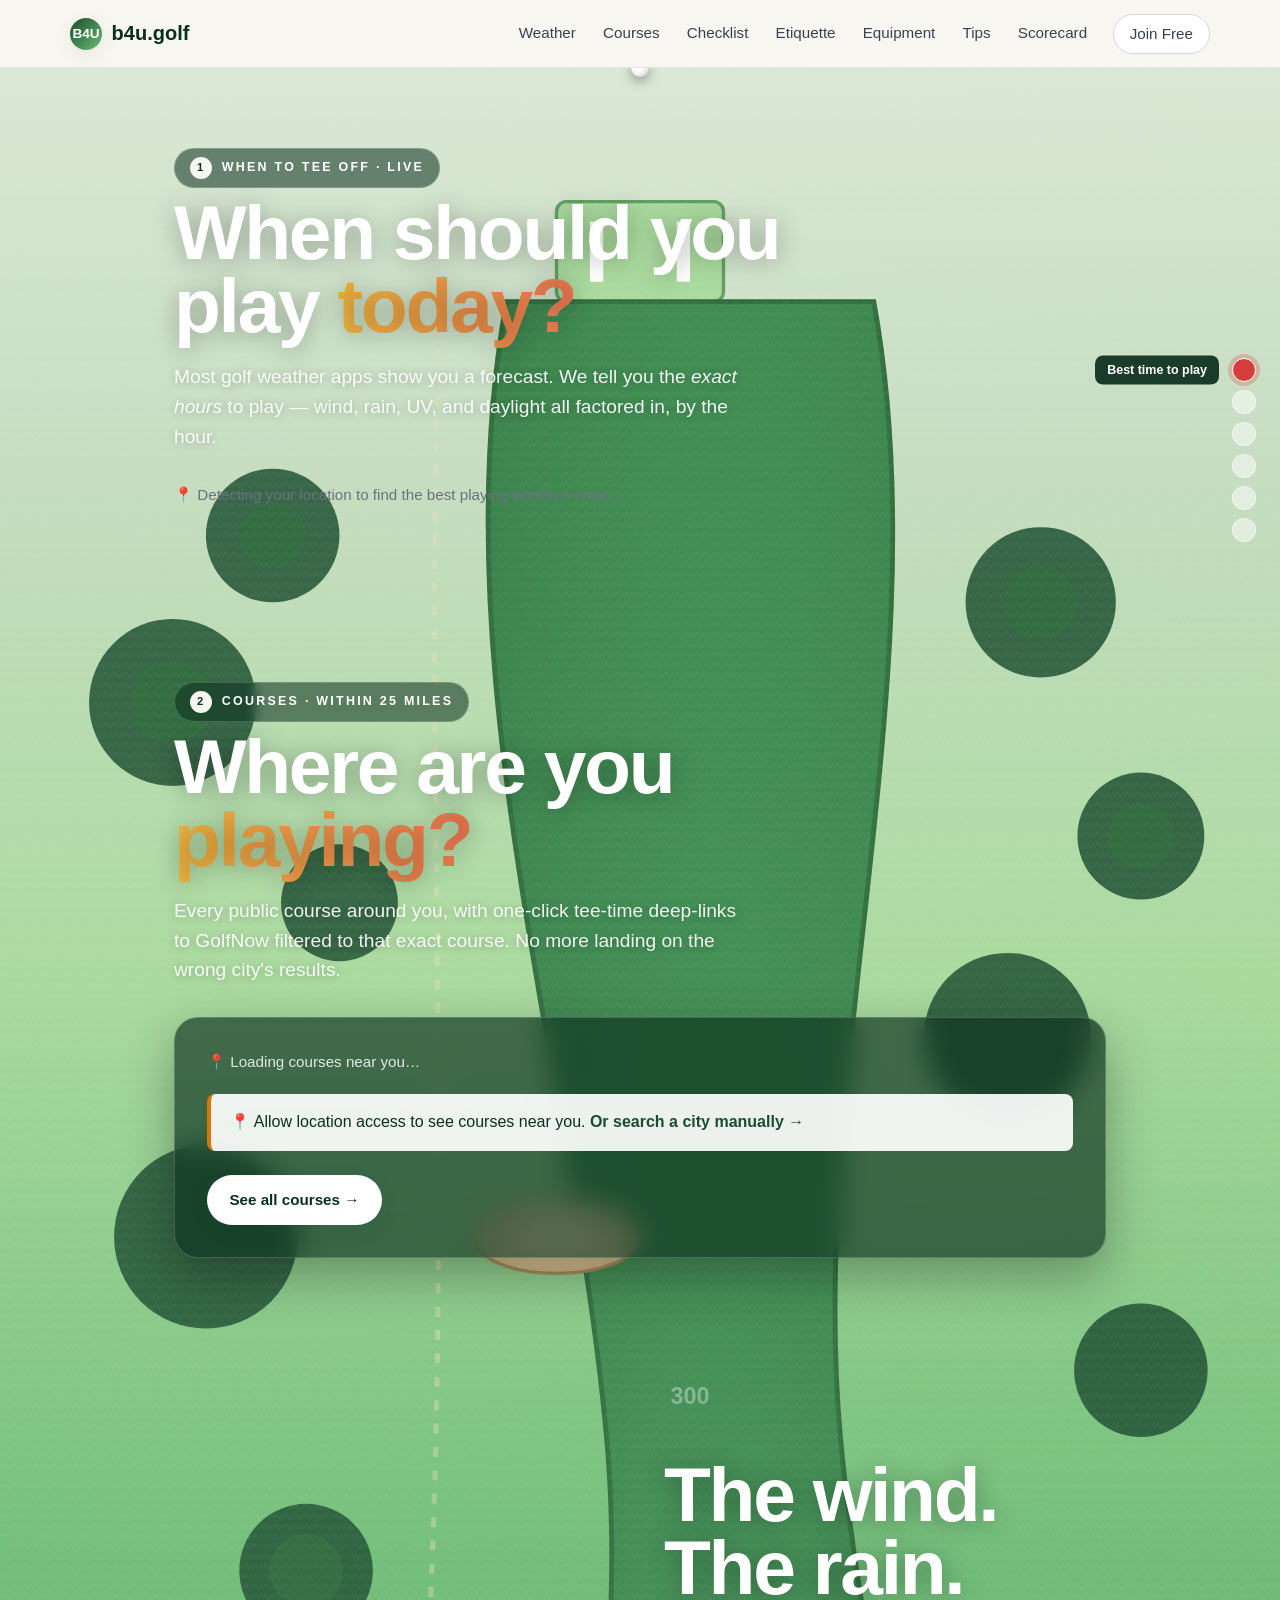
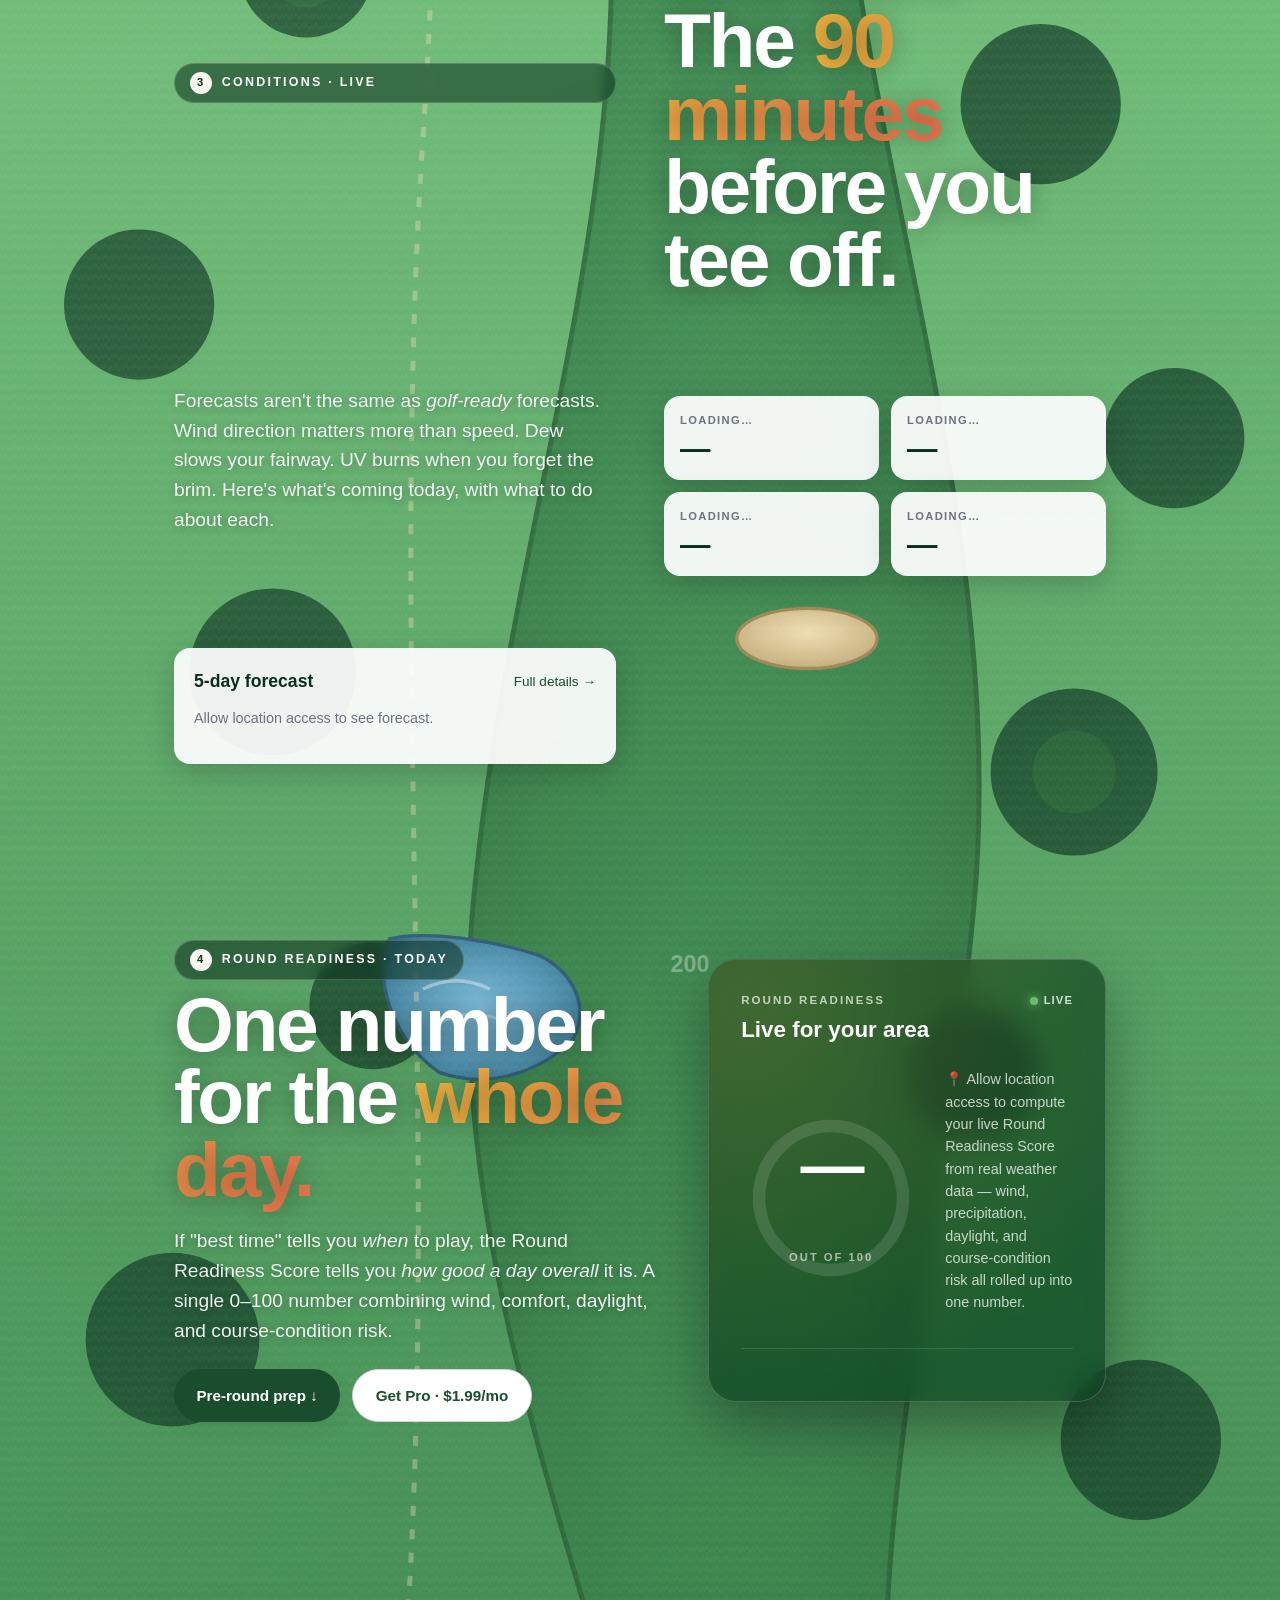
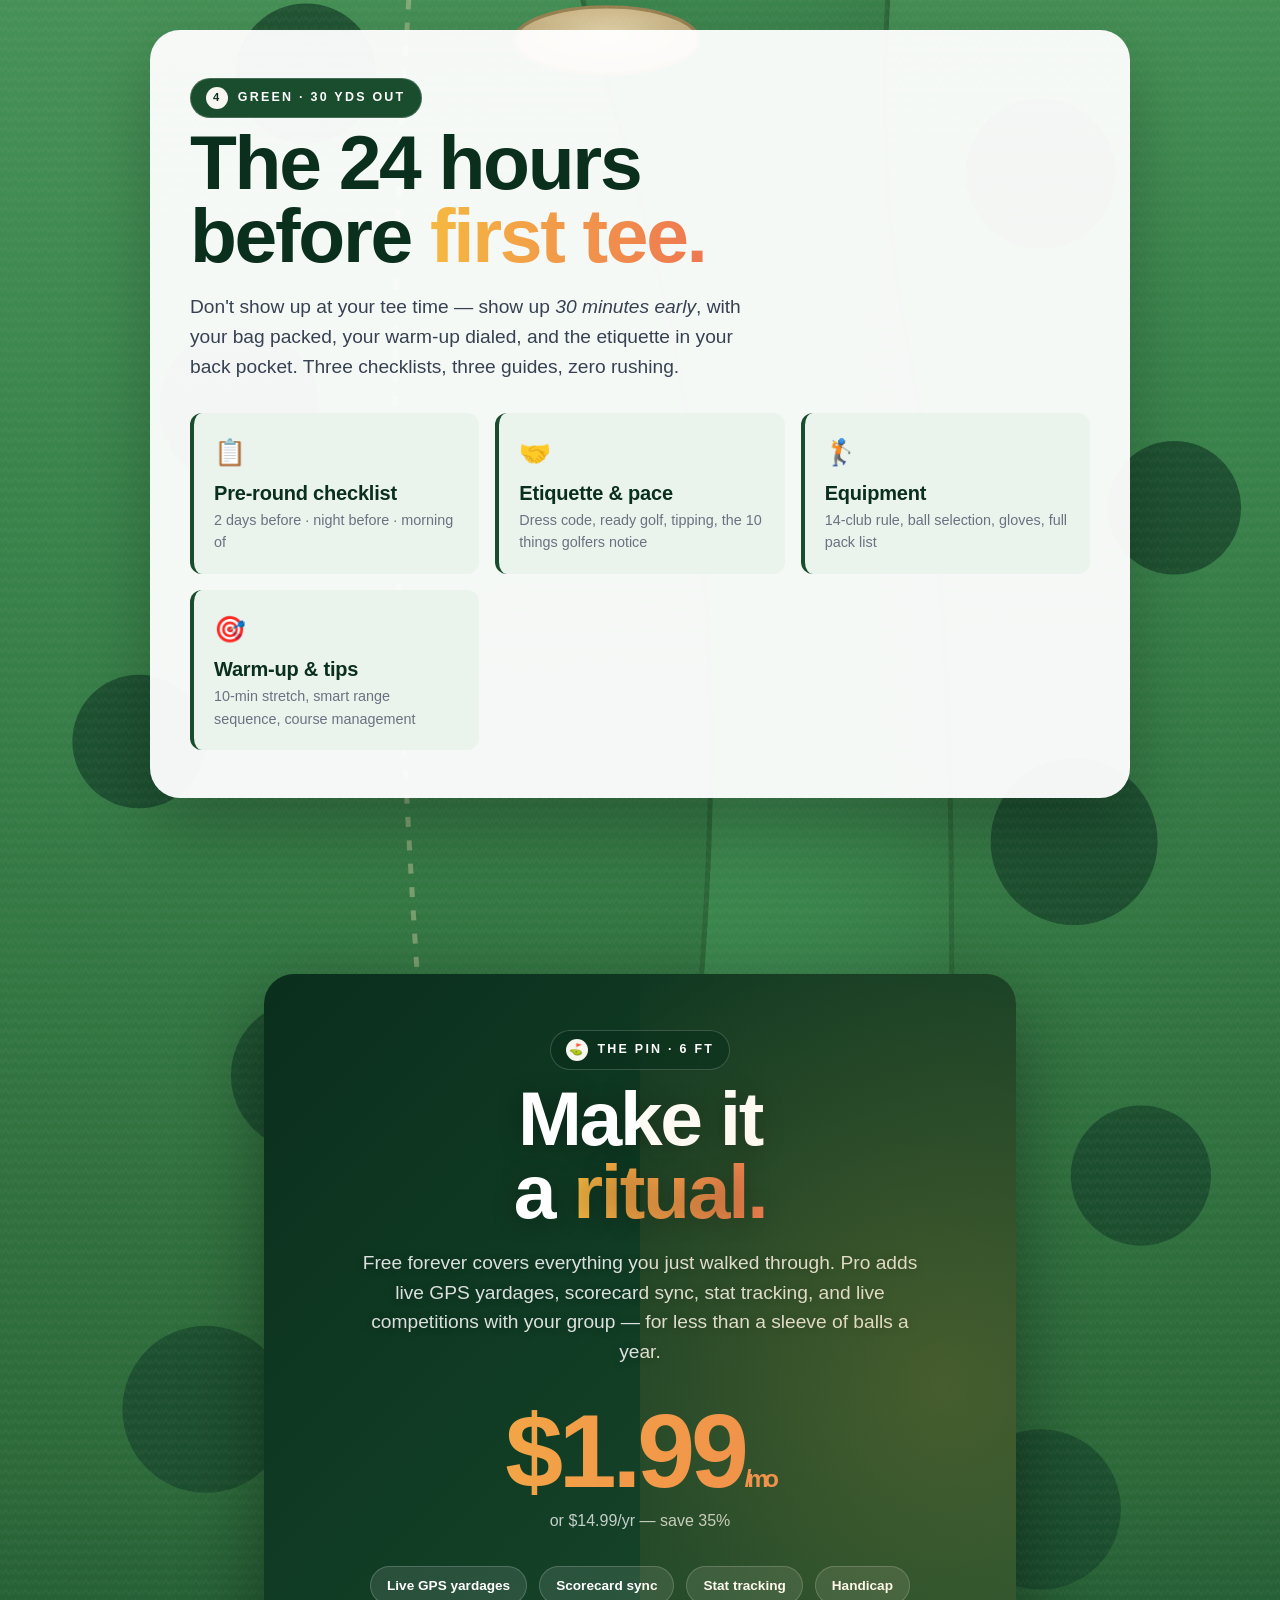
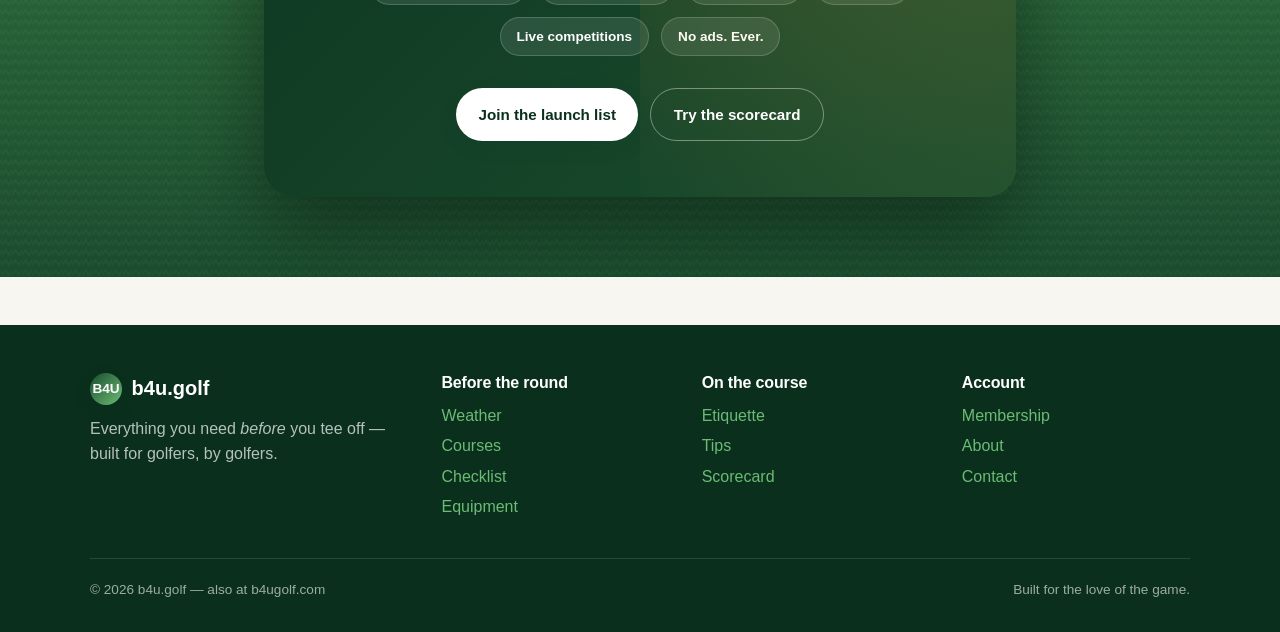
==== commit 65fae358: "Restructure home page: 'Best time to play today' is the new hero. Courses moved to position 2. Weath" ====
--- a/index.html
+++ b/index.html
@@ -29,22 +29,25 @@
   </div>
 </header>
 
-<!-- Yardage track on the right edge — five "shots" of the hole -->
+<!-- Yardage track on the right edge -->
 <aside class="yardage-track" aria-hidden="true">
-  <div class="yardage-tick active" data-target="#tee">
-    <span class="tick-label">Tee box · Readiness Score</span>
+  <div class="yardage-tick active" data-target="#besttime">
+    <span class="tick-label">Best time to play</span>
+  </div>
+  <div class="yardage-tick" data-target="#approach">
+    <span class="tick-label">Courses near you</span>
   </div>
   <div class="yardage-tick" data-target="#fairway">
-    <span class="tick-label">Fairway · Weather</span>
-  </div>
-  <div class="yardage-tick" data-target="#approach">
-    <span class="tick-label">Approach · Courses</span>
+    <span class="tick-label">Live conditions</span>
+  </div>
+  <div class="yardage-tick" data-target="#tee">
+    <span class="tick-label">Round Readiness Score</span>
   </div>
   <div class="yardage-tick" data-target="#green">
-    <span class="tick-label">Green · Pre-round</span>
+    <span class="tick-label">Pre-round prep</span>
   </div>
   <div class="yardage-tick" data-target="#pin">
-    <span class="tick-label">Pin · Membership</span>
+    <span class="tick-label">Membership</span>
   </div>
 </aside>
 
@@ -176,17 +179,77 @@
   <div id="flyover-ball" class="flyover-ball" aria-hidden="true"></div>
 
   <!-- ============================================================
-       SHOT 1 · TEE BOX — Hero with Round Readiness Score
+       SHOT 1 · BEST TIME TO PLAY (NEW HERO)
+       ============================================================ -->
+  <section id="besttime" class="shot best-time-section">
+    <div class="shot-inner">
+      <span class="shot-eyebrow"><span class="pin">1</span> When to tee off · live</span>
+      <h2 class="display">When should you<br>play <span class="accent">today?</span></h2>
+      <p class="deck">Most golf weather apps show you a forecast. We tell you the <em>exact hours</em> to play — wind, rain, UV, and daylight all factored in, by the hour.</p>
+
+      <div class="best-time-card" id="best-time" style="margin-top:2rem">
+        <p class="muted" style="font-size:0.95rem">📍 Detecting your location to find the best playing windows today…</p>
+      </div>
+    </div>
+  </section>
+
+  <!-- ============================================================
+       SHOT 2 · APPROACH — Courses near you (moved up)
+       ============================================================ -->
+  <section id="approach" class="shot approach dark">
+    <div class="shot-inner">
+      <span class="shot-eyebrow"><span class="pin">2</span> Courses · within 25 miles</span>
+      <h2 class="display">Where are you<br><span class="accent">playing?</span></h2>
+      <p class="deck">Every public course around you, with one-click tee-time deep-links to GolfNow filtered to that exact course. No more landing on the wrong city's results.</p>
+
+      <div class="approach-card" style="margin-top:2rem">
+        <p id="home-courses-place" style="color:rgba(255,255,255,0.85);font-size:0.95rem;margin:0 0 1rem">📍 Loading courses near you…</p>
+        <div id="home-courses-list"><p class="muted" style="color:rgba(255,255,255,0.7)">Detecting your location…</p></div>
+        <div style="margin-top:1.5rem;display:flex;gap:0.75rem;flex-wrap:wrap">
+          <a href="courses.html" class="btn" style="background:white;color:var(--green-900)">See all courses →</a>
+        </div>
+      </div>
+    </div>
+  </section>
+
+  <!-- ============================================================
+       SHOT 3 · FAIRWAY — Weather details
+       ============================================================ -->
+  <section id="fairway" class="shot fairway dark">
+    <div class="shot-inner">
+      <span class="shot-eyebrow"><span class="pin">3</span> Conditions · live</span>
+      <h2 class="display">The wind. The rain.<br>The <span class="accent">90 minutes</span> before you tee off.</h2>
+      <p class="deck">Forecasts aren't the same as <em>golf-ready</em> forecasts. Wind direction matters more than speed. Dew slows your fairway. UV burns when you forget the brim. Here's what's coming today, with what to do about each.</p>
+
+      <div class="weather-tiles" id="fairway-tiles" style="margin-top:2rem">
+        <div class="weather-tile"><div class="t-label">Loading…</div><div class="t-value">—</div></div>
+        <div class="weather-tile"><div class="t-label">Loading…</div><div class="t-value">—</div></div>
+        <div class="weather-tile"><div class="t-label">Loading…</div><div class="t-value">—</div></div>
+        <div class="weather-tile"><div class="t-label">Loading…</div><div class="t-value">—</div></div>
+      </div>
+
+      <div id="fairway-forecast" style="margin-top:1.5rem;background:rgba(255,255,255,0.92);border-radius:16px;padding:1.25rem;box-shadow:0 8px 30px rgba(0,0,0,0.18)">
+        <div style="display:flex;align-items:center;justify-content:space-between;margin-bottom:0.75rem">
+          <strong style="color:var(--green-900);font-family:var(--font-display);font-size:1.1rem">5-day forecast</strong>
+          <a href="weather.html" style="font-size:0.85rem">Full details →</a>
+        </div>
+        <div id="fairway-forecast-rows"><p class="muted" style="font-size:0.9rem">Loading forecast…</p></div>
+      </div>
+    </div>
+  </section>
+
+  <!-- ============================================================
+       SHOT 4 · TEE BOX (Round Readiness Score, now a supporting feature)
        ============================================================ -->
   <section id="tee" class="shot tee-box">
     <div class="shot-inner">
       <div class="tee-grid">
         <div>
-          <span class="shot-eyebrow"><span class="pin">1</span> Tee box · 472 yds, par 4</span>
-          <h2 class="display">Should you<br>play <span class="accent">today?</span></h2>
-          <p class="deck">Every golf app shows you the weather. We answer the actual question: is today the day, or should you reschedule? One number — your <strong>Round Readiness Score</strong> — built from live wind, precipitation, daylight, and course-condition risk.</p>
+          <span class="shot-eyebrow"><span class="pin">4</span> Round Readiness · today</span>
+          <h2 class="display">One number<br>for the <span class="accent">whole day.</span></h2>
+          <p class="deck">If "best time" tells you <em>when</em> to play, the Round Readiness Score tells you <em>how good a day overall</em> it is. A single 0–100 number combining wind, comfort, daylight, and course-condition risk.</p>
           <div style="display:flex;gap:0.75rem;margin-top:1.5rem;flex-wrap:wrap">
-            <a href="#fairway" class="btn">Walk the hole ↓</a>
+            <a href="#green" class="btn">Pre-round prep ↓</a>
             <a href="members.html" class="btn btn-secondary">Get Pro · $1.99/mo</a>
           </div>
         </div>
@@ -225,51 +288,6 @@
   </section>
 
   <!-- ============================================================
-       SHOT 2 · FAIRWAY — Weather details
-       ============================================================ -->
-  <section id="fairway" class="shot fairway dark">
-    <div class="shot-inner">
-      <span class="shot-eyebrow"><span class="pin">2</span> Fairway · 200 yds out</span>
-      <h2 class="display">The wind. The rain.<br>The <span class="accent">90 minutes</span> before you tee off.</h2>
-      <p class="deck">Forecasts aren't the same as <em>golf-ready</em> forecasts. Wind direction matters more than speed. Dew slows your fairway. UV burns when you forget the brim. Here's what's coming today, with what to do about each.</p>
-
-      <div class="weather-tiles" id="fairway-tiles" style="margin-top:2rem">
-        <div class="weather-tile"><div class="t-label">Loading…</div><div class="t-value">—</div></div>
-        <div class="weather-tile"><div class="t-label">Loading…</div><div class="t-value">—</div></div>
-        <div class="weather-tile"><div class="t-label">Loading…</div><div class="t-value">—</div></div>
-        <div class="weather-tile"><div class="t-label">Loading…</div><div class="t-value">—</div></div>
-      </div>
-
-      <div id="fairway-forecast" style="margin-top:1.5rem;background:rgba(255,255,255,0.92);border-radius:16px;padding:1.25rem;box-shadow:0 8px 30px rgba(0,0,0,0.18)">
-        <div style="display:flex;align-items:center;justify-content:space-between;margin-bottom:0.75rem">
-          <strong style="color:var(--green-900);font-family:var(--font-display);font-size:1.1rem">5-day forecast</strong>
-          <a href="weather.html" style="font-size:0.85rem">Full details →</a>
-        </div>
-        <div id="fairway-forecast-rows"><p class="muted" style="font-size:0.9rem">Loading forecast…</p></div>
-      </div>
-    </div>
-  </section>
-
-  <!-- ============================================================
-       SHOT 3 · APPROACH — Courses near you
-       ============================================================ -->
-  <section id="approach" class="shot approach dark">
-    <div class="shot-inner">
-      <span class="shot-eyebrow"><span class="pin">3</span> Approach · 100 yds out</span>
-      <h2 class="display">Where are you<br><span class="accent">playing</span> next?</h2>
-      <p class="deck">GPS course finder pulls every public course within 25 miles. Get directions, scorecards, and live tee-time inventory from GolfNow and GolfPass — no hopping between three apps to plan a round.</p>
-
-      <div class="approach-card" style="margin-top:2rem">
-        <p id="home-courses-place" style="color:rgba(255,255,255,0.85);font-size:0.95rem;margin:0 0 1rem">📍 Loading courses near you…</p>
-        <div id="home-courses-list"><p class="muted" style="color:rgba(255,255,255,0.7)">Detecting your location…</p></div>
-        <div style="margin-top:1.5rem;display:flex;gap:0.75rem;flex-wrap:wrap">
-          <a href="courses.html" class="btn" style="background:white;color:var(--green-900)">See all courses →</a>
-        </div>
-      </div>
-    </div>
-  </section>
-
-  <!-- ============================================================
        SHOT 4 · GREEN — Pre-round prep / checklist / etiquette
        ============================================================ -->
   <section id="green" class="shot green-shot">
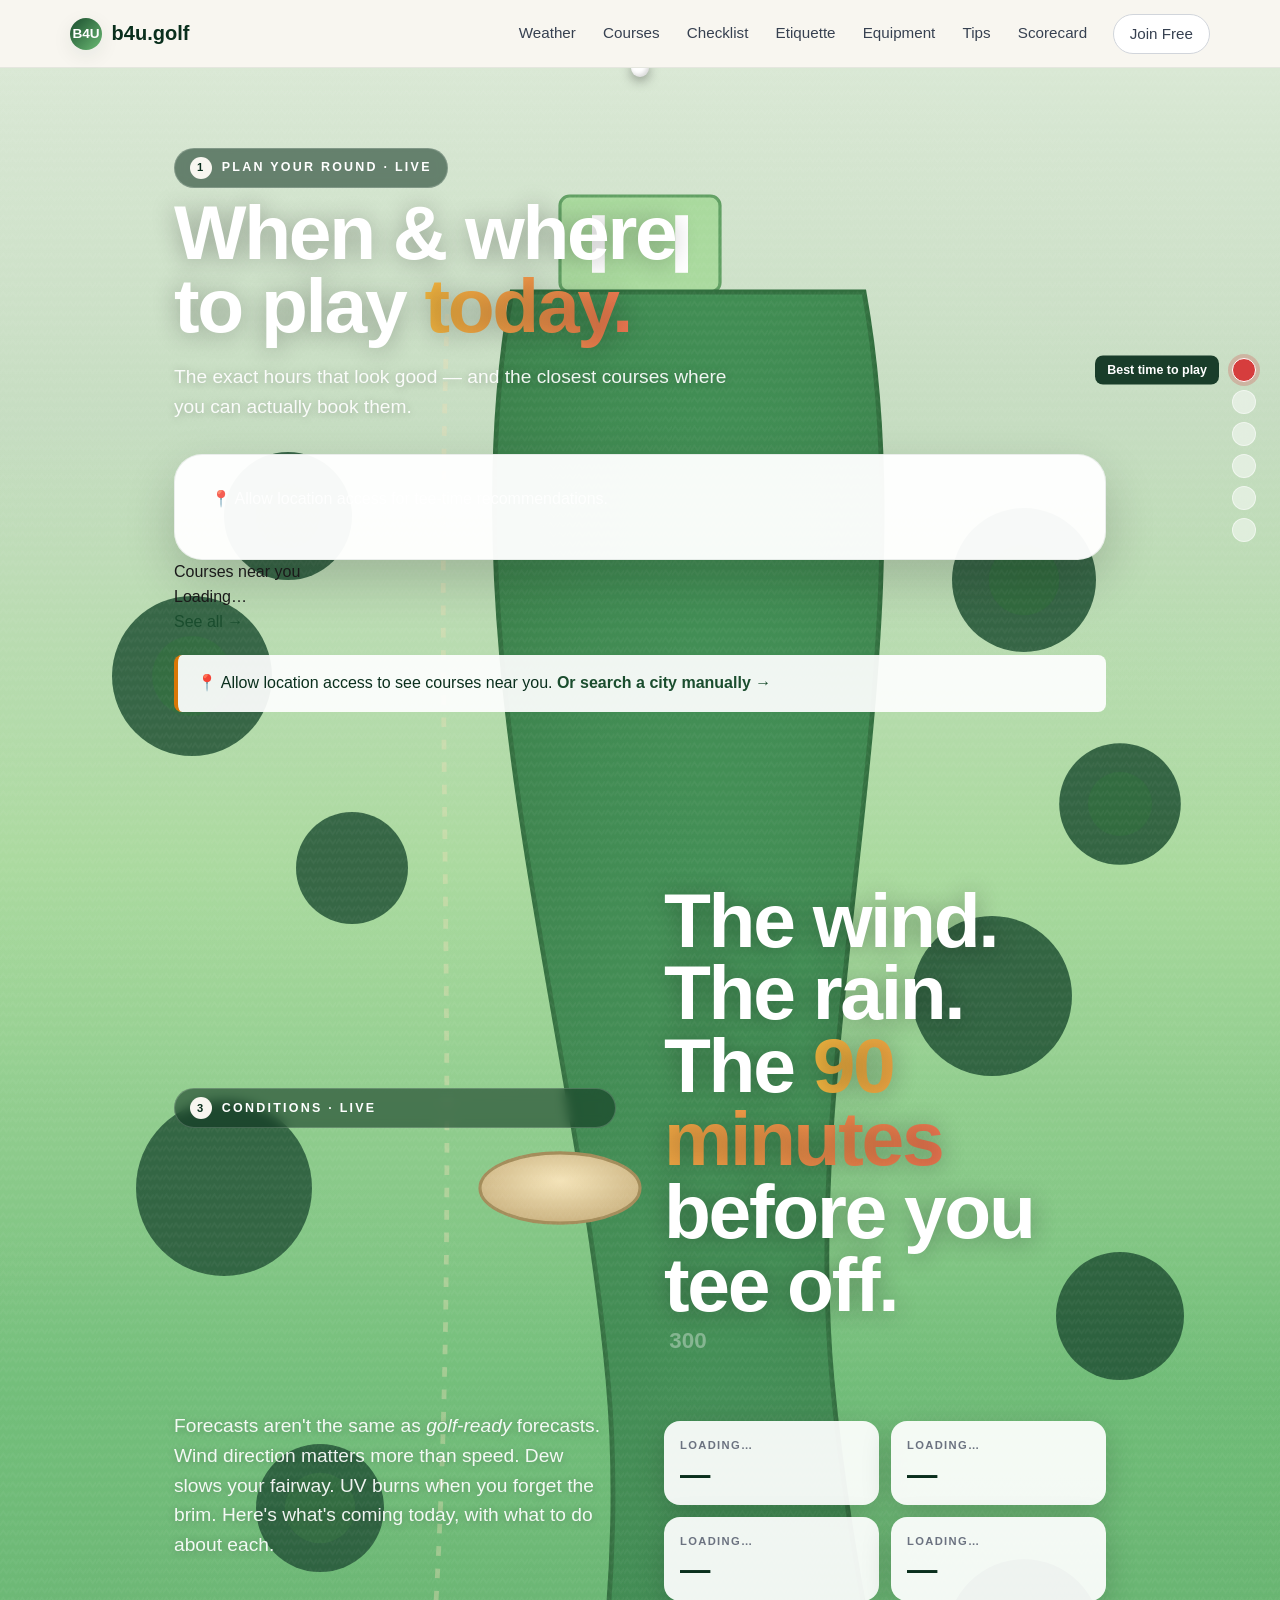
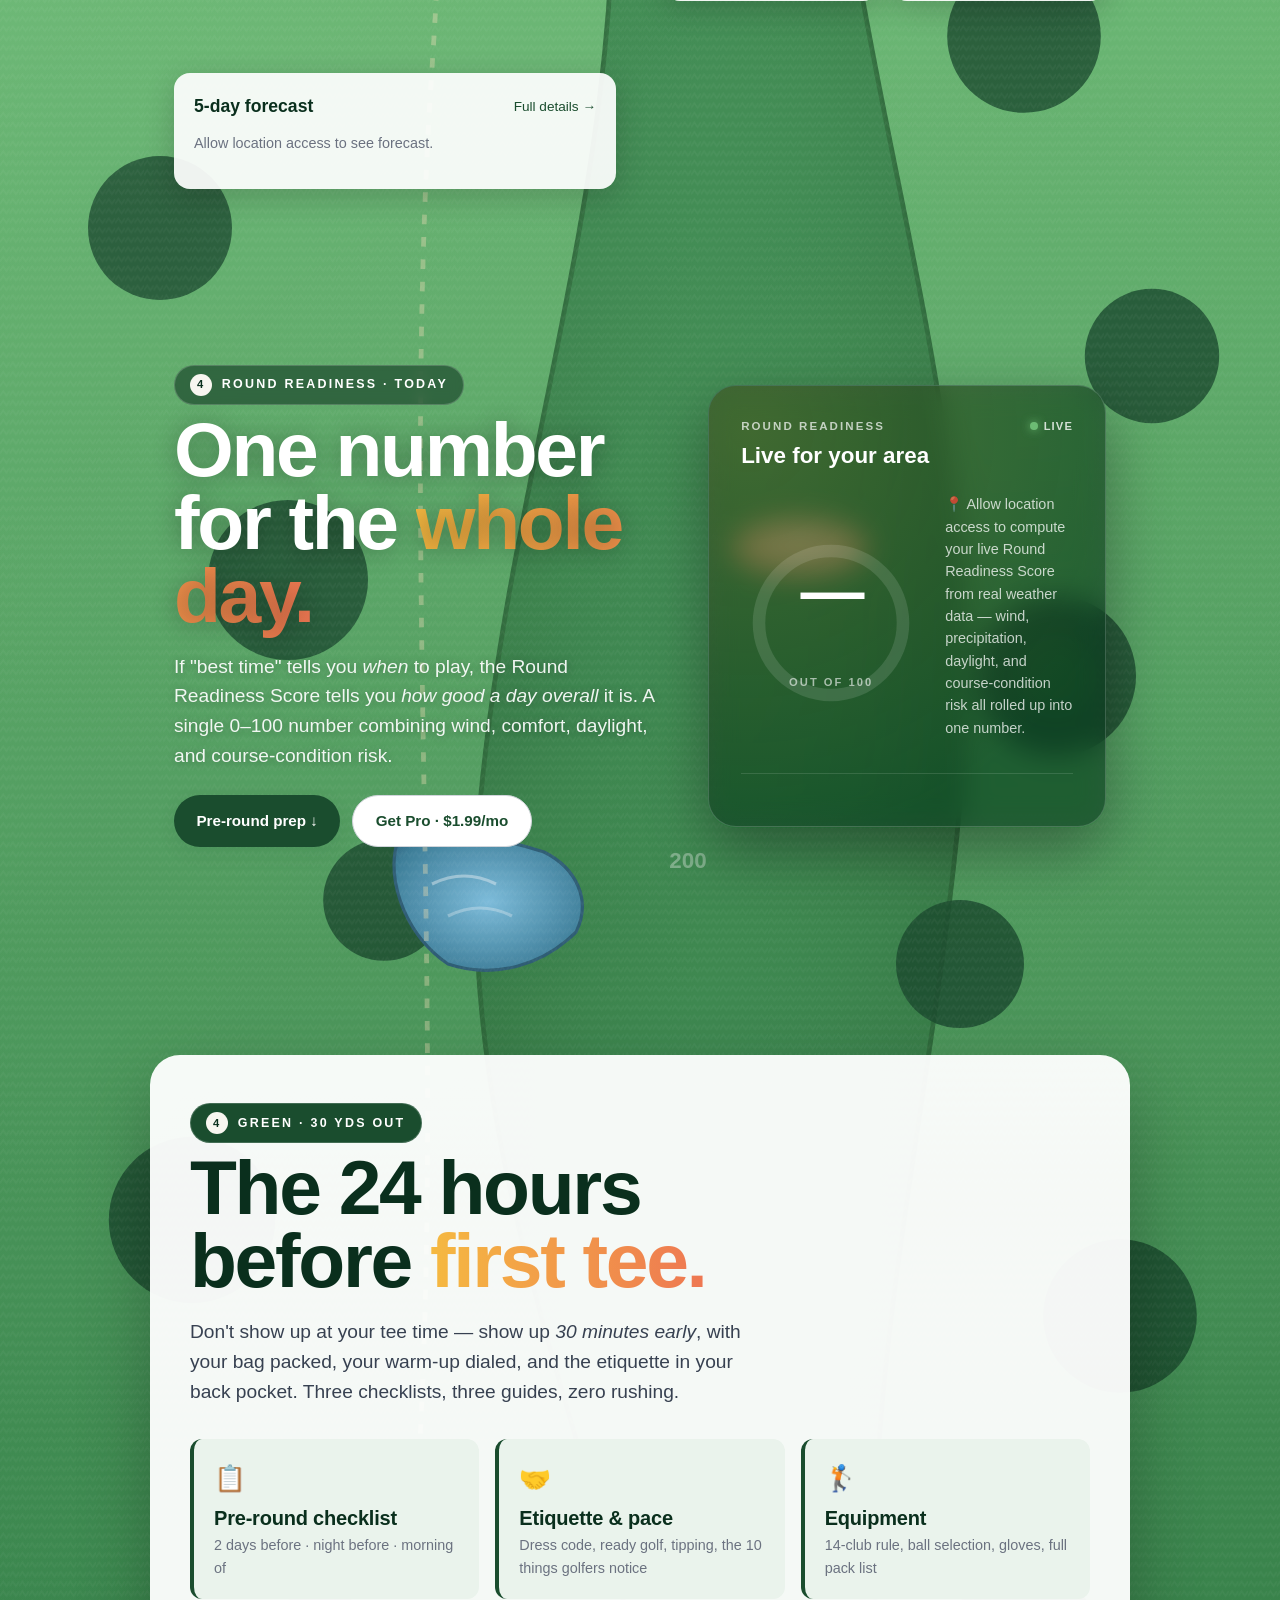
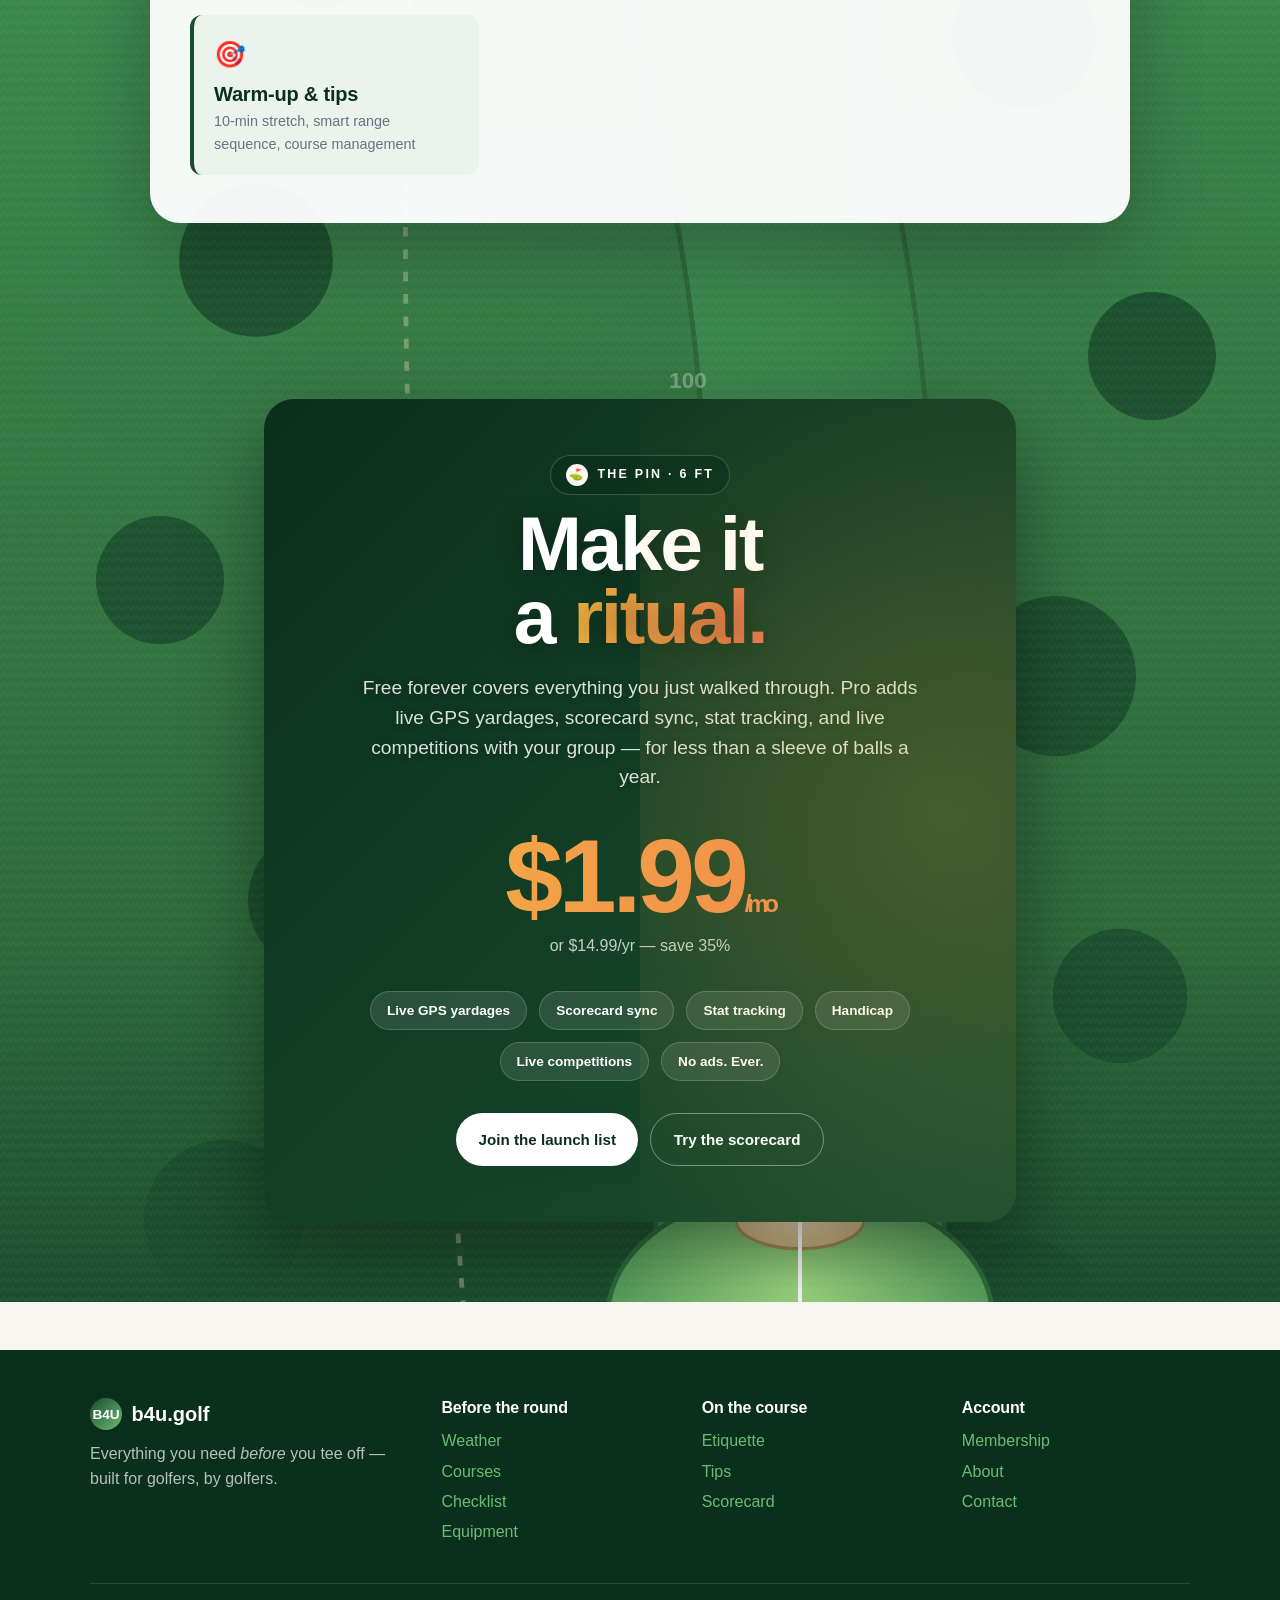
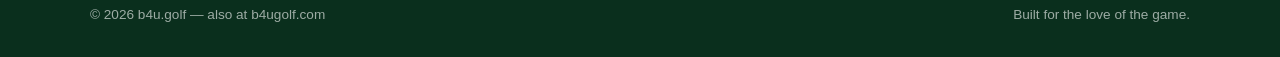
==== commit 01caa828: "Compact hero: Best Time + Courses side-by-side in one viewport. Approach section removed (courses no" ====
--- a/index.html
+++ b/index.html
@@ -179,38 +179,34 @@
   <div id="flyover-ball" class="flyover-ball" aria-hidden="true"></div>
 
   <!-- ============================================================
-       SHOT 1 · BEST TIME TO PLAY (NEW HERO)
+       SHOT 1+2 · BEST TIME + COURSES (combined hero)
        ============================================================ -->
   <section id="besttime" class="shot best-time-section">
     <div class="shot-inner">
-      <span class="shot-eyebrow"><span class="pin">1</span> When to tee off · live</span>
-      <h2 class="display">When should you<br>play <span class="accent">today?</span></h2>
-      <p class="deck">Most golf weather apps show you a forecast. We tell you the <em>exact hours</em> to play — wind, rain, UV, and daylight all factored in, by the hour.</p>
-
-      <div class="best-time-card" id="best-time" style="margin-top:2rem">
-        <p class="muted" style="font-size:0.95rem">📍 Detecting your location to find the best playing windows today…</p>
-      </div>
-    </div>
-  </section>
-
-  <!-- ============================================================
-       SHOT 2 · APPROACH — Courses near you (moved up)
-       ============================================================ -->
-  <section id="approach" class="shot approach dark">
-    <div class="shot-inner">
-      <span class="shot-eyebrow"><span class="pin">2</span> Courses · within 25 miles</span>
-      <h2 class="display">Where are you<br><span class="accent">playing?</span></h2>
-      <p class="deck">Every public course around you, with one-click tee-time deep-links to GolfNow filtered to that exact course. No more landing on the wrong city's results.</p>
-
-      <div class="approach-card" style="margin-top:2rem">
-        <p id="home-courses-place" style="color:rgba(255,255,255,0.85);font-size:0.95rem;margin:0 0 1rem">📍 Loading courses near you…</p>
-        <div id="home-courses-list"><p class="muted" style="color:rgba(255,255,255,0.7)">Detecting your location…</p></div>
-        <div style="margin-top:1.5rem;display:flex;gap:0.75rem;flex-wrap:wrap">
-          <a href="courses.html" class="btn" style="background:white;color:var(--green-900)">See all courses →</a>
-        </div>
-      </div>
-    </div>
-  </section>
+      <span class="shot-eyebrow"><span class="pin">1</span> Plan your round · live</span>
+      <h2 class="display">When &amp; where<br>to play <span class="accent">today.</span></h2>
+      <p class="deck">The exact hours that look good — and the closest courses where you can actually book them.</p>
+
+      <div class="bt-courses-grid" style="margin-top:2rem">
+        <div class="best-time-card" id="best-time">
+          <p class="muted" style="font-size:0.9rem;margin:0">📍 Detecting your location…</p>
+        </div>
+        <div class="home-courses-inline" id="home-courses-inline">
+          <div class="ci-head">
+            <div>
+              <div class="ci-eyebrow">Courses near you</div>
+              <div class="ci-place" id="home-courses-place">Loading…</div>
+            </div>
+            <a href="courses.html" class="ci-link">See all →</a>
+          </div>
+          <div id="home-courses-list"><p class="muted" style="font-size:0.85rem">Detecting your location…</p></div>
+        </div>
+      </div>
+    </div>
+  </section>
+
+  <!-- (Approach section removed — courses now live in the hero alongside Best Time) -->
+  <section id="approach" style="display:none"><!-- legacy anchor for smooth-scroll target --></section>
 
   <!-- ============================================================
        SHOT 3 · FAIRWAY — Weather details
--- a/styles.css
+++ b/styles.css
@@ -787,6 +787,104 @@
 /* The big section dividers between shots — tee marker / sand / etc. */
 .divider-tee, .divider-bunker, .divider-water { height: 60px; position: relative; }
 
+/* ============================================================
+   "BEST TIME TO PLAY TODAY" — hero widget, top of home page
+   ============================================================ */
+.best-time-section { padding: 5rem 0 3rem; }
+.best-time-card {
+  background: rgba(255, 255, 255, 0.96);
+  border-radius: 28px;
+  padding: 2rem 2.25rem;
+  box-shadow: 0 20px 50px rgba(0, 0, 0, 0.18);
+  border: 1px solid rgba(15, 53, 34, 0.08);
+}
+.bt-head {
+  display: flex;
+  justify-content: space-between;
+  align-items: flex-start;
+  flex-wrap: wrap;
+  gap: 0.75rem;
+  margin-bottom: 1.25rem;
+}
+.bt-eyebrow {
+  font-size: 0.75rem;
+  font-weight: 800;
+  letter-spacing: 0.18em;
+  text-transform: uppercase;
+  color: var(--green-500);
+}
+.bt-place {
+  font-family: var(--font-display);
+  font-size: 1.45rem;
+  font-weight: 800;
+  color: var(--green-900);
+  margin-top: 0.2rem;
+  line-height: 1.1;
+}
+.bt-sunset {
+  font-size: 0.85rem;
+  color: var(--gray-500);
+  font-weight: 600;
+}
+.bt-headline {
+  font-family: var(--font-display);
+  font-size: 1.4rem;
+  color: var(--green-900);
+  margin-bottom: 0.4rem;
+}
+.bt-sub {
+  font-size: 0.95rem;
+  color: var(--gray-700);
+  line-height: 1.5;
+}
+.bt-cards {
+  display: grid;
+  grid-template-columns: repeat(auto-fit, minmax(260px, 1fr));
+  gap: 1rem;
+}
+.bt-card {
+  background: var(--cream);
+  border-radius: 16px;
+  padding: 1rem 1.1rem;
+  border-left: 6px solid var(--green-300);
+}
+.bt-card-top {
+  display: flex;
+  justify-content: space-between;
+  align-items: flex-start;
+  gap: 0.5rem;
+  margin-bottom: 0.4rem;
+}
+.bt-window {
+  font-size: 0.78rem;
+  font-weight: 700;
+  letter-spacing: 0.05em;
+  text-transform: uppercase;
+  color: var(--green-700);
+}
+.bt-time {
+  font-family: var(--font-display);
+  font-size: 1.6rem;
+  font-weight: 800;
+  color: var(--green-900);
+  letter-spacing: -0.02em;
+  line-height: 1.1;
+  margin-top: 0.15rem;
+}
+.bt-score {
+  font-family: var(--font-display);
+  font-size: 2.4rem;
+  font-weight: 900;
+  line-height: 1;
+}
+.bt-meta {
+  font-size: 0.85rem;
+  color: var(--gray-700);
+  margin-top: 0.15rem;
+}
+.bt-issues { color: var(--warn); font-weight: 600; }
+.bt-clean { color: var(--green-700); font-weight: 600; }
+
 /* Vertical hole-yardage tick marks running down the right side */
 .yardage-track {
   position: fixed;
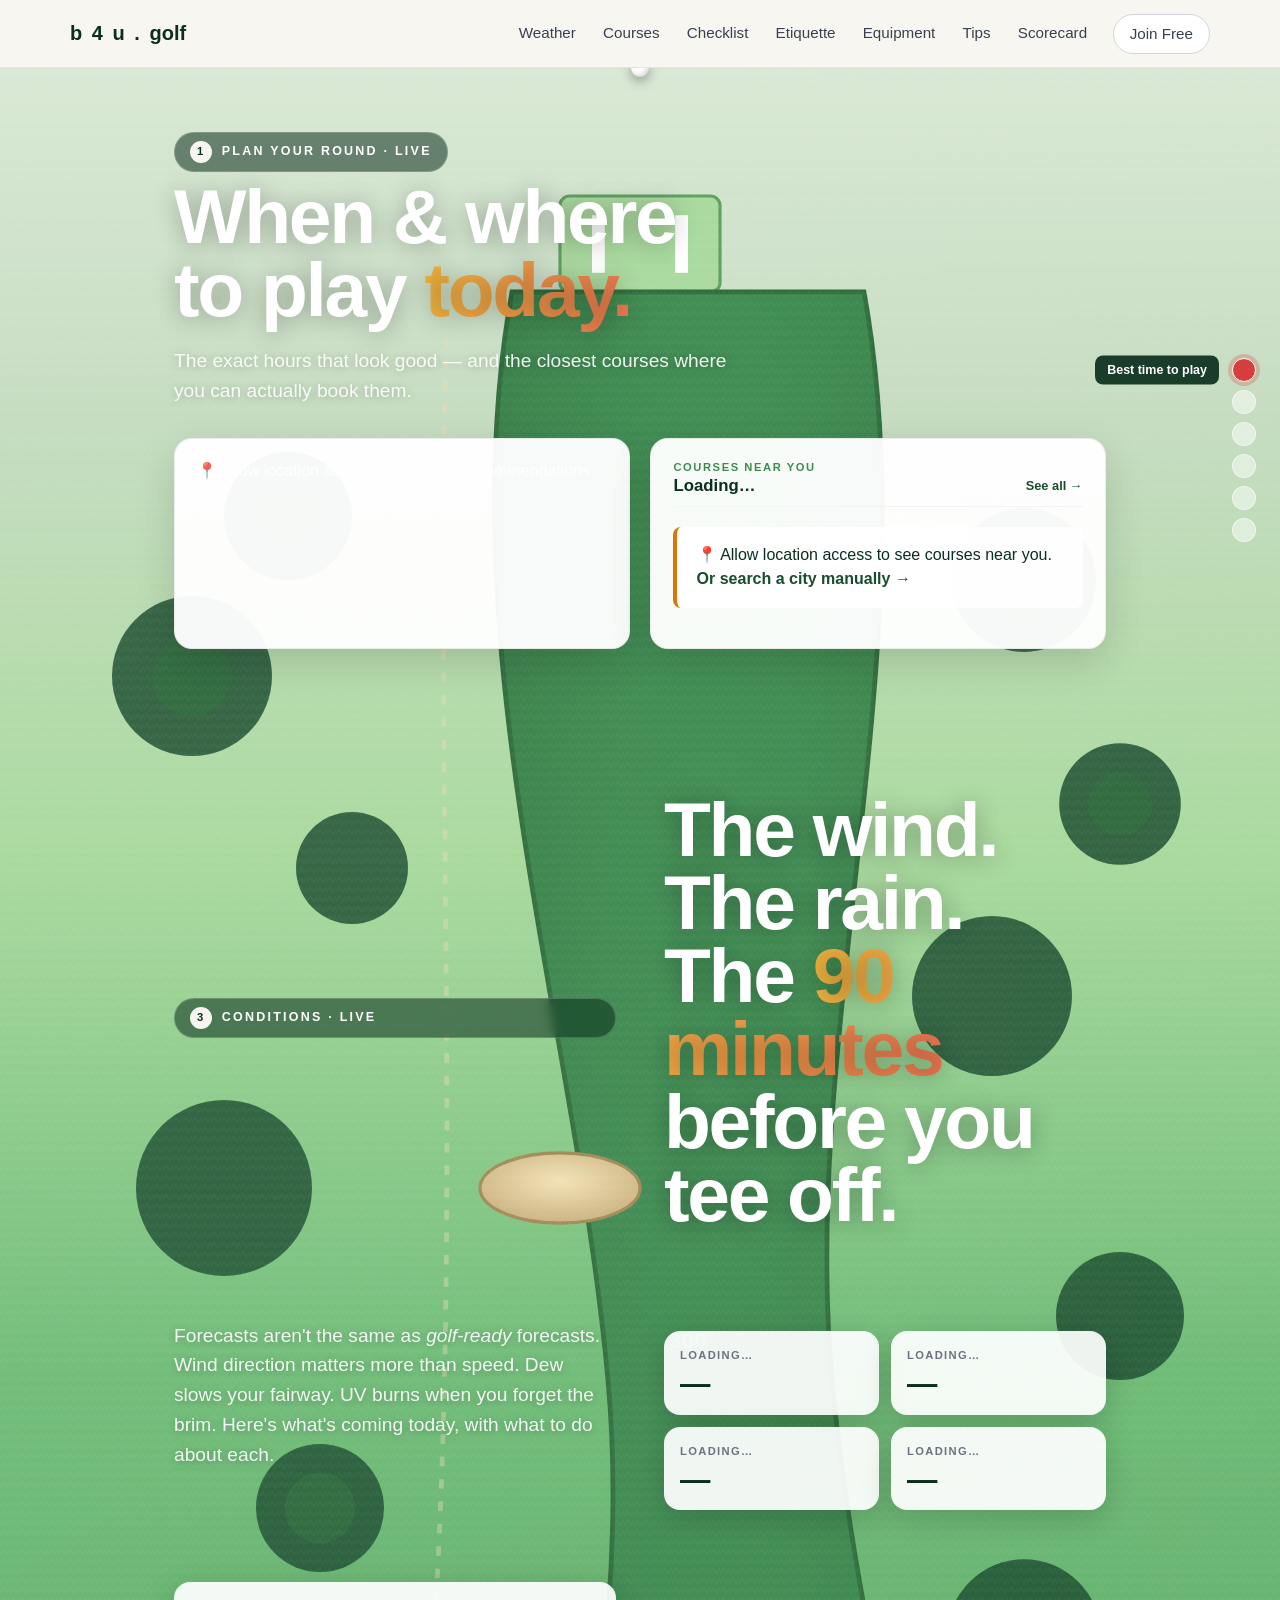
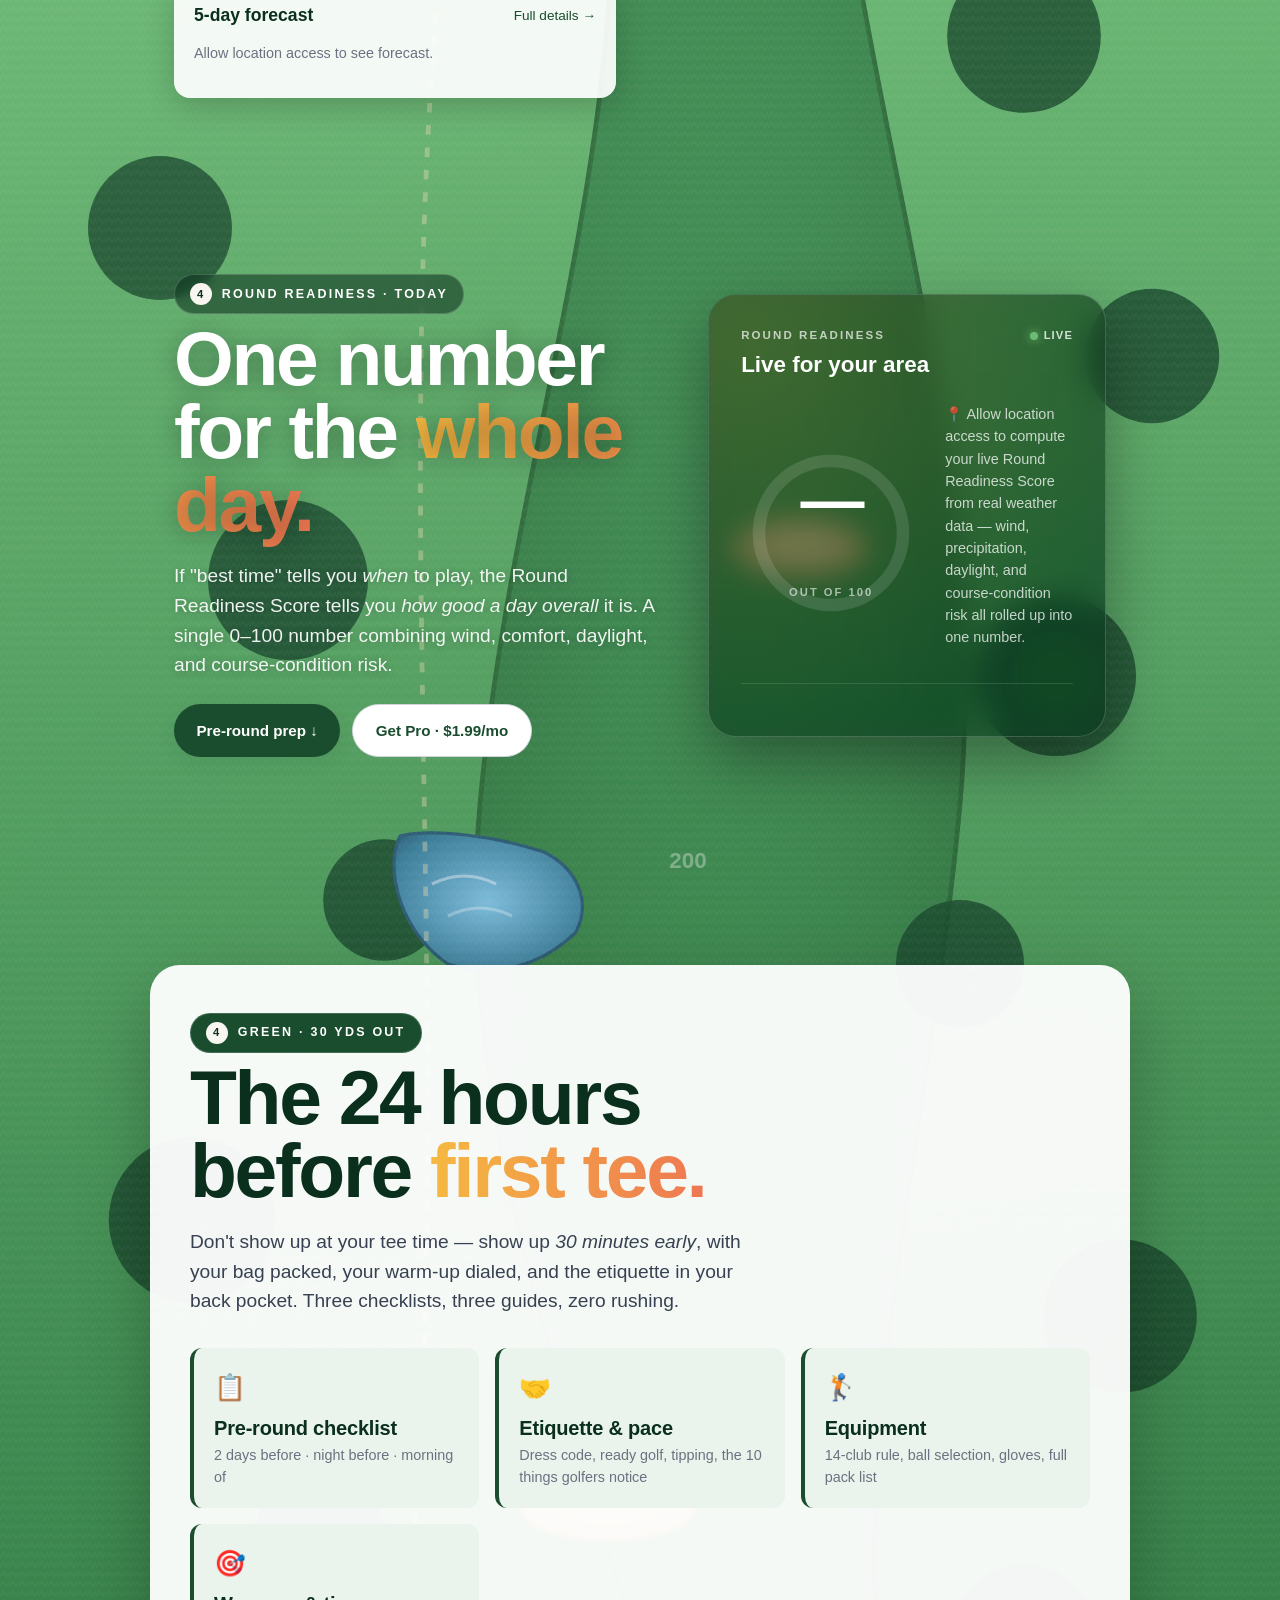
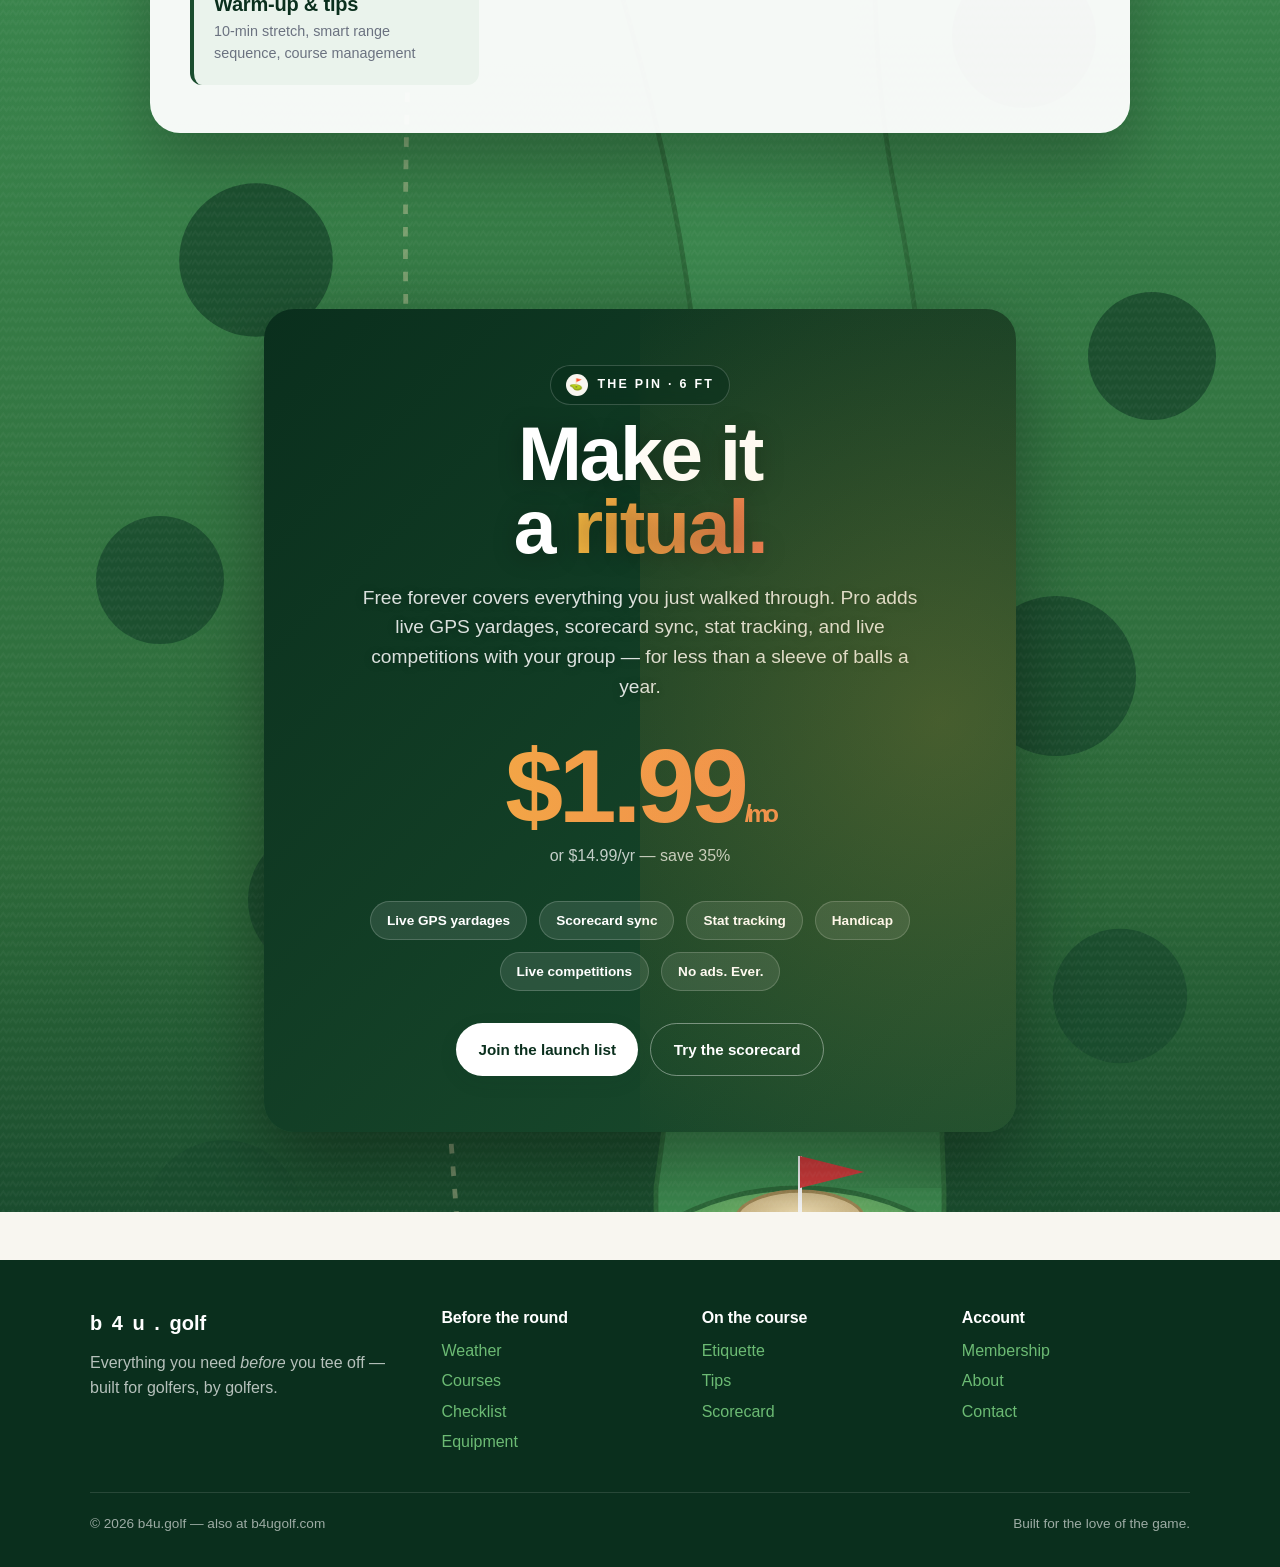
==== commit 895659f5: "Logo redesign: pure wordmark (b4u.golf with amber 4 + green period). New favicon: rounded green squa" ====
--- a/index.html
+++ b/index.html
@@ -7,14 +7,14 @@
   <meta name="description" content="The only golf site with a Round Readiness Score — a single 0-100 number that tells you exactly how prepared you are for your next tee time. Pre-round weather, courses, checklist, and more." />
   <meta name="theme-color" content="#1a4d2e" />
   <link rel="manifest" href="manifest.json" />
-  <link rel="icon" href="data:image/svg+xml,%3Csvg xmlns='http://www.w3.org/2000/svg' viewBox='0 0 100 100'%3E%3Ccircle cx='50' cy='50' r='48' fill='%231a4d2e'/%3E%3Ctext x='50' y='66' font-size='52' text-anchor='middle' fill='white' font-family='Arial' font-weight='bold'%3EB%3C/text%3E%3C/svg%3E" />
+  <link rel="icon" href="data:image/svg+xml,%3Csvg%20xmlns=%27http://www.w3.org/2000/svg%27%20viewBox=%270%200%20100%20100%27%3E%3Crect%20x=%274%27%20y=%274%27%20width=%2792%27%20height=%2792%27%20rx=%2220%27%20fill=%27%230a2f1d%27/%3E%3Ctext%20x=%2750%27%20y=%2778%27%20font-size=%2282%27%20text-anchor=%27middle%27%20fill=%27%23f5b941%27%20font-family=%27Arial,sans-serif%27%20font-weight=%27900%27%3E4%3C/text%3E%3C/svg%3E" />
   <link rel="stylesheet" href="styles.css" />
 </head>
 <body>
 
 <header class="site-header">
   <div class="container nav">
-    <a href="index.html" class="brand"><span class="brand-mark">B4U</span><span>b4u.golf</span></a>
+    <a href="index.html" class="brand">b<span class="four">4</span>u<span class="dot">.</span>golf</a>
     <button class="nav-toggle" aria-label="Toggle navigation"><svg viewBox="0 0 24 24" fill="none" stroke="currentColor" stroke-width="2.2"><path d="M3 6h18M3 12h18M3 18h18" stroke-linecap="round"/></svg></button>
     <ul class="nav-links">
       <li><a href="weather.html">Weather</a></li>
@@ -360,7 +360,7 @@
   <div class="container">
     <div class="footer-grid">
       <div>
-        <div class="brand" style="color:white"><span class="brand-mark">B4U</span><span>b4u.golf</span></div>
+        <div class="brand" style="color:white">b<span class="four">4</span>u<span class="dot">.</span>golf</div>
         <p style="color:rgba(255,255,255,0.7);margin-top:0.75rem">Everything you need <em>before</em> you tee off — built for golfers, by golfers.</p>
       </div>
       <div><h4>Before the round</h4><ul><li><a href="weather.html">Weather</a></li><li><a href="courses.html">Courses</a></li><li><a href="checklist.html">Checklist</a></li><li><a href="equipment.html">Equipment</a></li></ul></div>
--- a/styles.css
+++ b/styles.css
@@ -788,75 +788,85 @@
 .divider-tee, .divider-bunker, .divider-water { height: 60px; position: relative; }
 
 /* ============================================================
-   "BEST TIME TO PLAY TODAY" — hero widget, top of home page
+   "BEST TIME TO PLAY TODAY" — compact, sits next to courses
    ============================================================ */
-.best-time-section { padding: 5rem 0 3rem; }
+.best-time-section { padding: 4rem 0 2.5rem; }
+.bt-courses-grid {
+  display: grid;
+  grid-template-columns: 1fr 1fr;
+  gap: 1.25rem;
+}
+@media (max-width: 880px) {
+  .bt-courses-grid { grid-template-columns: 1fr; }
+}
 .best-time-card {
   background: rgba(255, 255, 255, 0.96);
-  border-radius: 28px;
-  padding: 2rem 2.25rem;
-  box-shadow: 0 20px 50px rgba(0, 0, 0, 0.18);
+  border-radius: 18px;
+  padding: 1.25rem 1.4rem;
+  box-shadow: 0 14px 40px rgba(0, 0, 0, 0.14);
   border: 1px solid rgba(15, 53, 34, 0.08);
 }
 .bt-head {
   display: flex;
   justify-content: space-between;
-  align-items: flex-start;
+  align-items: flex-end;
   flex-wrap: wrap;
-  gap: 0.75rem;
-  margin-bottom: 1.25rem;
+  gap: 0.5rem;
+  margin-bottom: 0.85rem;
+  padding-bottom: 0.6rem;
+  border-bottom: 1px solid var(--gray-100);
 }
 .bt-eyebrow {
-  font-size: 0.75rem;
+  font-size: 0.7rem;
   font-weight: 800;
-  letter-spacing: 0.18em;
+  letter-spacing: 0.14em;
   text-transform: uppercase;
   color: var(--green-500);
 }
 .bt-place {
   font-family: var(--font-display);
-  font-size: 1.45rem;
+  font-size: 1.05rem;
   font-weight: 800;
   color: var(--green-900);
-  margin-top: 0.2rem;
+  margin-top: 0.1rem;
   line-height: 1.1;
 }
 .bt-sunset {
-  font-size: 0.85rem;
+  font-size: 0.75rem;
   color: var(--gray-500);
   font-weight: 600;
 }
 .bt-headline {
   font-family: var(--font-display);
-  font-size: 1.4rem;
+  font-size: 1.1rem;
   color: var(--green-900);
-  margin-bottom: 0.4rem;
+  margin-bottom: 0.3rem;
 }
 .bt-sub {
-  font-size: 0.95rem;
+  font-size: 0.85rem;
   color: var(--gray-700);
-  line-height: 1.5;
+  line-height: 1.45;
 }
 .bt-cards {
-  display: grid;
-  grid-template-columns: repeat(auto-fit, minmax(260px, 1fr));
-  gap: 1rem;
+  display: flex;
+  flex-direction: column;
+  gap: 0.55rem;
 }
 .bt-card {
   background: var(--cream);
-  border-radius: 16px;
-  padding: 1rem 1.1rem;
-  border-left: 6px solid var(--green-300);
+  border-radius: 12px;
+  padding: 0.7rem 0.9rem;
+  border-left: 4px solid var(--green-300);
 }
 .bt-card-top {
   display: flex;
   justify-content: space-between;
-  align-items: flex-start;
+  align-items: baseline;
   gap: 0.5rem;
-  margin-bottom: 0.4rem;
+  margin-bottom: 0.15rem;
 }
 .bt-window {
-  font-size: 0.78rem;
+  font-size: 0.68rem;
   font-weight: 700;
   letter-spacing: 0.05em;
   text-transform: uppercase;
@@ -864,26 +874,108 @@
 }
 .bt-time {
   font-family: var(--font-display);
-  font-size: 1.6rem;
+  font-size: 1.05rem;
   font-weight: 800;
   color: var(--green-900);
-  letter-spacing: -0.02em;
+  letter-spacing: -0.01em;
   line-height: 1.1;
-  margin-top: 0.15rem;
+  margin-top: 0;
 }
 .bt-score {
   font-family: var(--font-display);
-  font-size: 2.4rem;
+  font-size: 1.6rem;
   font-weight: 900;
   line-height: 1;
 }
 .bt-meta {
-  font-size: 0.85rem;
+  font-size: 0.75rem;
   color: var(--gray-700);
-  margin-top: 0.15rem;
+  margin-top: 0;
+  line-height: 1.4;
 }
 .bt-issues { color: var(--warn); font-weight: 600; }
 .bt-clean { color: var(--green-700); font-weight: 600; }
+
+/* Courses card styled to match Best Time card */
+.home-courses-inline {
+  background: rgba(255, 255, 255, 0.96);
+  border-radius: 18px;
+  padding: 1.25rem 1.4rem;
+  box-shadow: 0 14px 40px rgba(0, 0, 0, 0.14);
+  border: 1px solid rgba(15, 53, 34, 0.08);
+}
+.home-courses-inline .ci-head {
+  display: flex;
+  justify-content: space-between;
+  align-items: flex-end;
+  gap: 0.5rem;
+  margin-bottom: 0.85rem;
+  padding-bottom: 0.6rem;
+  border-bottom: 1px solid var(--gray-100);
+}
+.home-courses-inline .ci-eyebrow {
+  font-size: 0.7rem;
+  font-weight: 800;
+  letter-spacing: 0.14em;
+  text-transform: uppercase;
+  color: var(--green-500);
+}
+.home-courses-inline .ci-place {
+  font-family: var(--font-display);
+  font-size: 1.05rem;
+  font-weight: 800;
+  color: var(--green-900);
+  margin-top: 0.1rem;
+  line-height: 1.1;
+}
+.home-courses-inline .ci-link {
+  font-size: 0.8rem;
+  color: var(--green-700);
+  font-weight: 700;
+  text-decoration: none;
+}
+.home-courses-inline .ci-row {
+  display: flex;
+  justify-content: space-between;
+  align-items: center;
+  padding: 0.5rem 0;
+  border-bottom: 1px solid var(--gray-100);
+  gap: 0.5rem;
+}
+.home-courses-inline .ci-row:last-child { border-bottom: 0; }
+.home-courses-inline .ci-row .ci-name {
+  font-family: var(--font-display);
+  font-weight: 700;
+  font-size: 0.92rem;
+  color: var(--green-900);
+  line-height: 1.2;
+}
+.home-courses-inline .ci-row .ci-dist {
+  font-size: 0.72rem;
+  color: var(--gray-500);
+  margin-top: 1px;
+}
+.home-courses-inline .ci-row .ci-actions {
+  display: flex;
+  gap: 0.3rem;
+  flex-shrink: 0;
+}
+.home-courses-inline .ci-row .ci-actions a {
+  font-size: 0.72rem;
+  font-weight: 700;
+  padding: 0.3rem 0.6rem;
+  border-radius: 999px;
+  text-decoration: none;
+  white-space: nowrap;
+}
+.home-courses-inline .ci-row .ci-tee {
+  background: var(--green-700);
+  color: white;
+}
+.home-courses-inline .ci-row .ci-map {
+  background: var(--green-50);
+  color: var(--green-700);
+}
 
 /* Vertical hole-yardage tick marks running down the right side */
 .yardage-track {
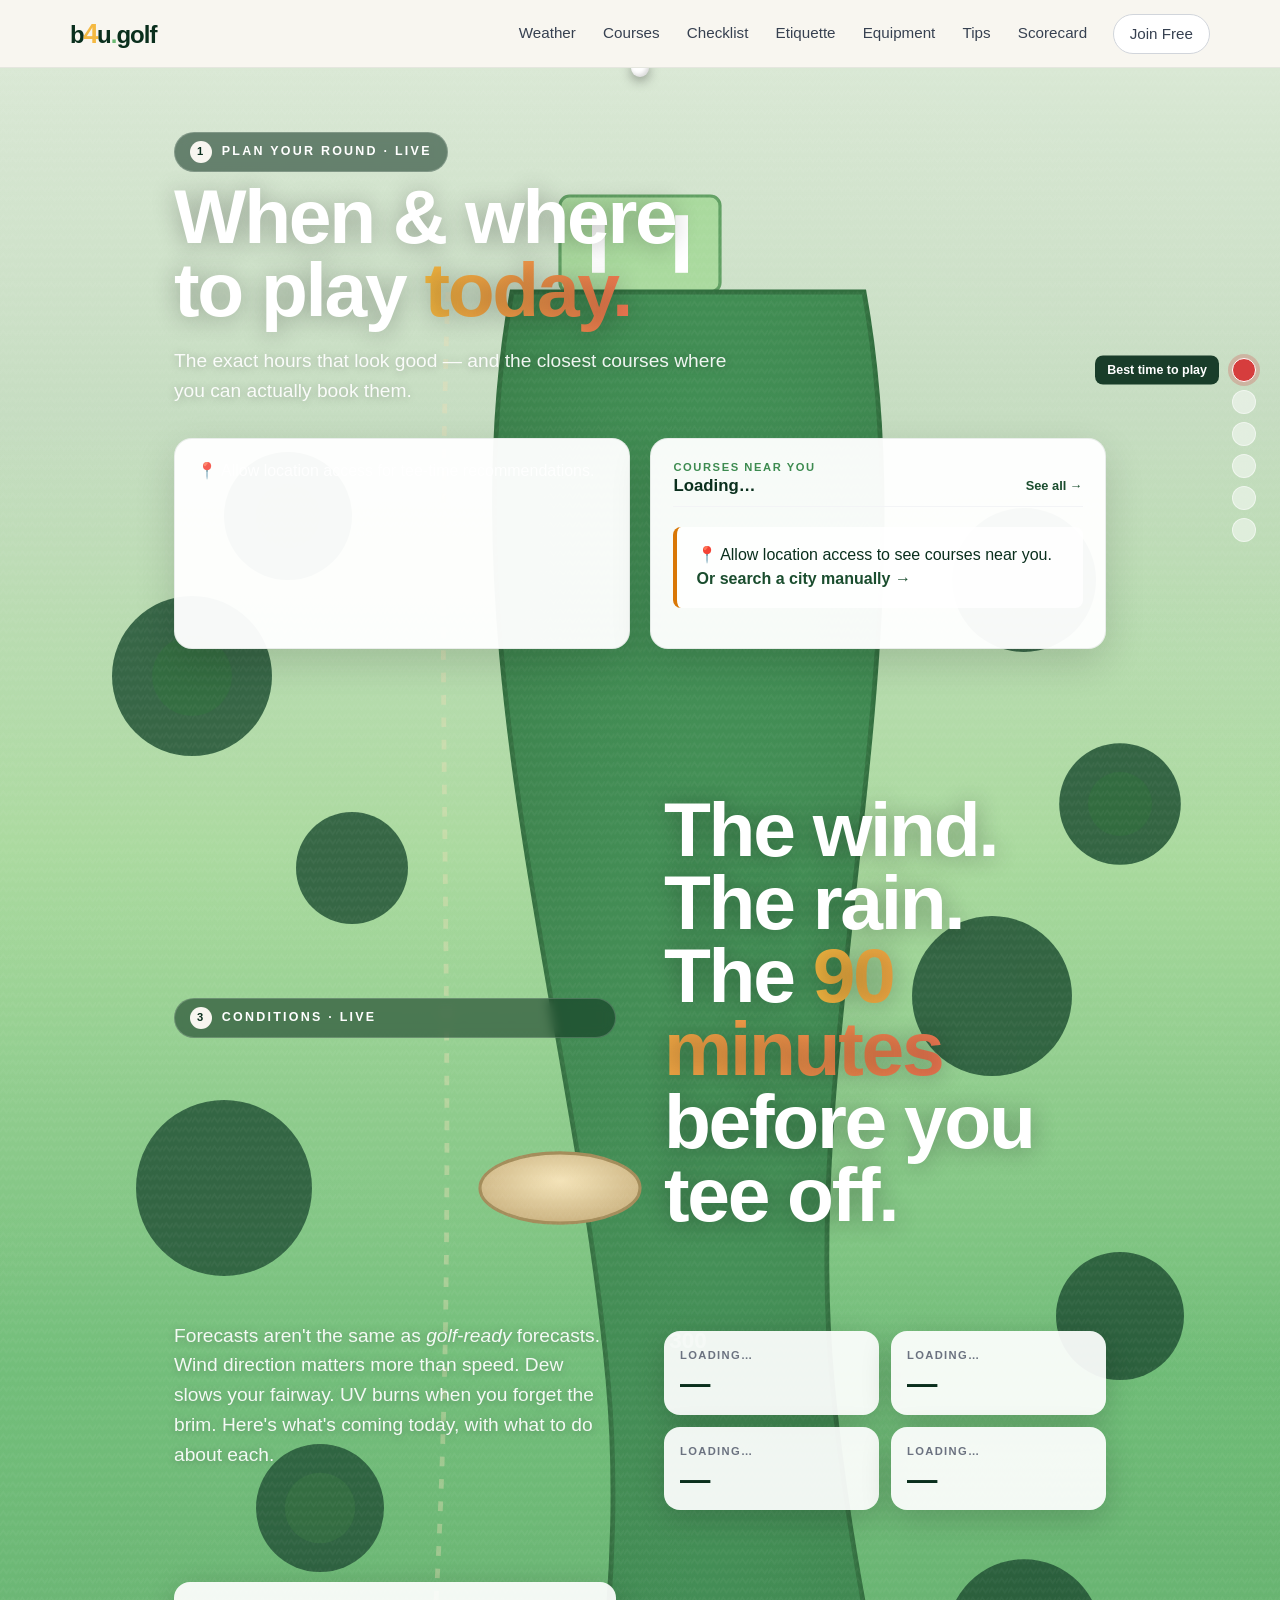
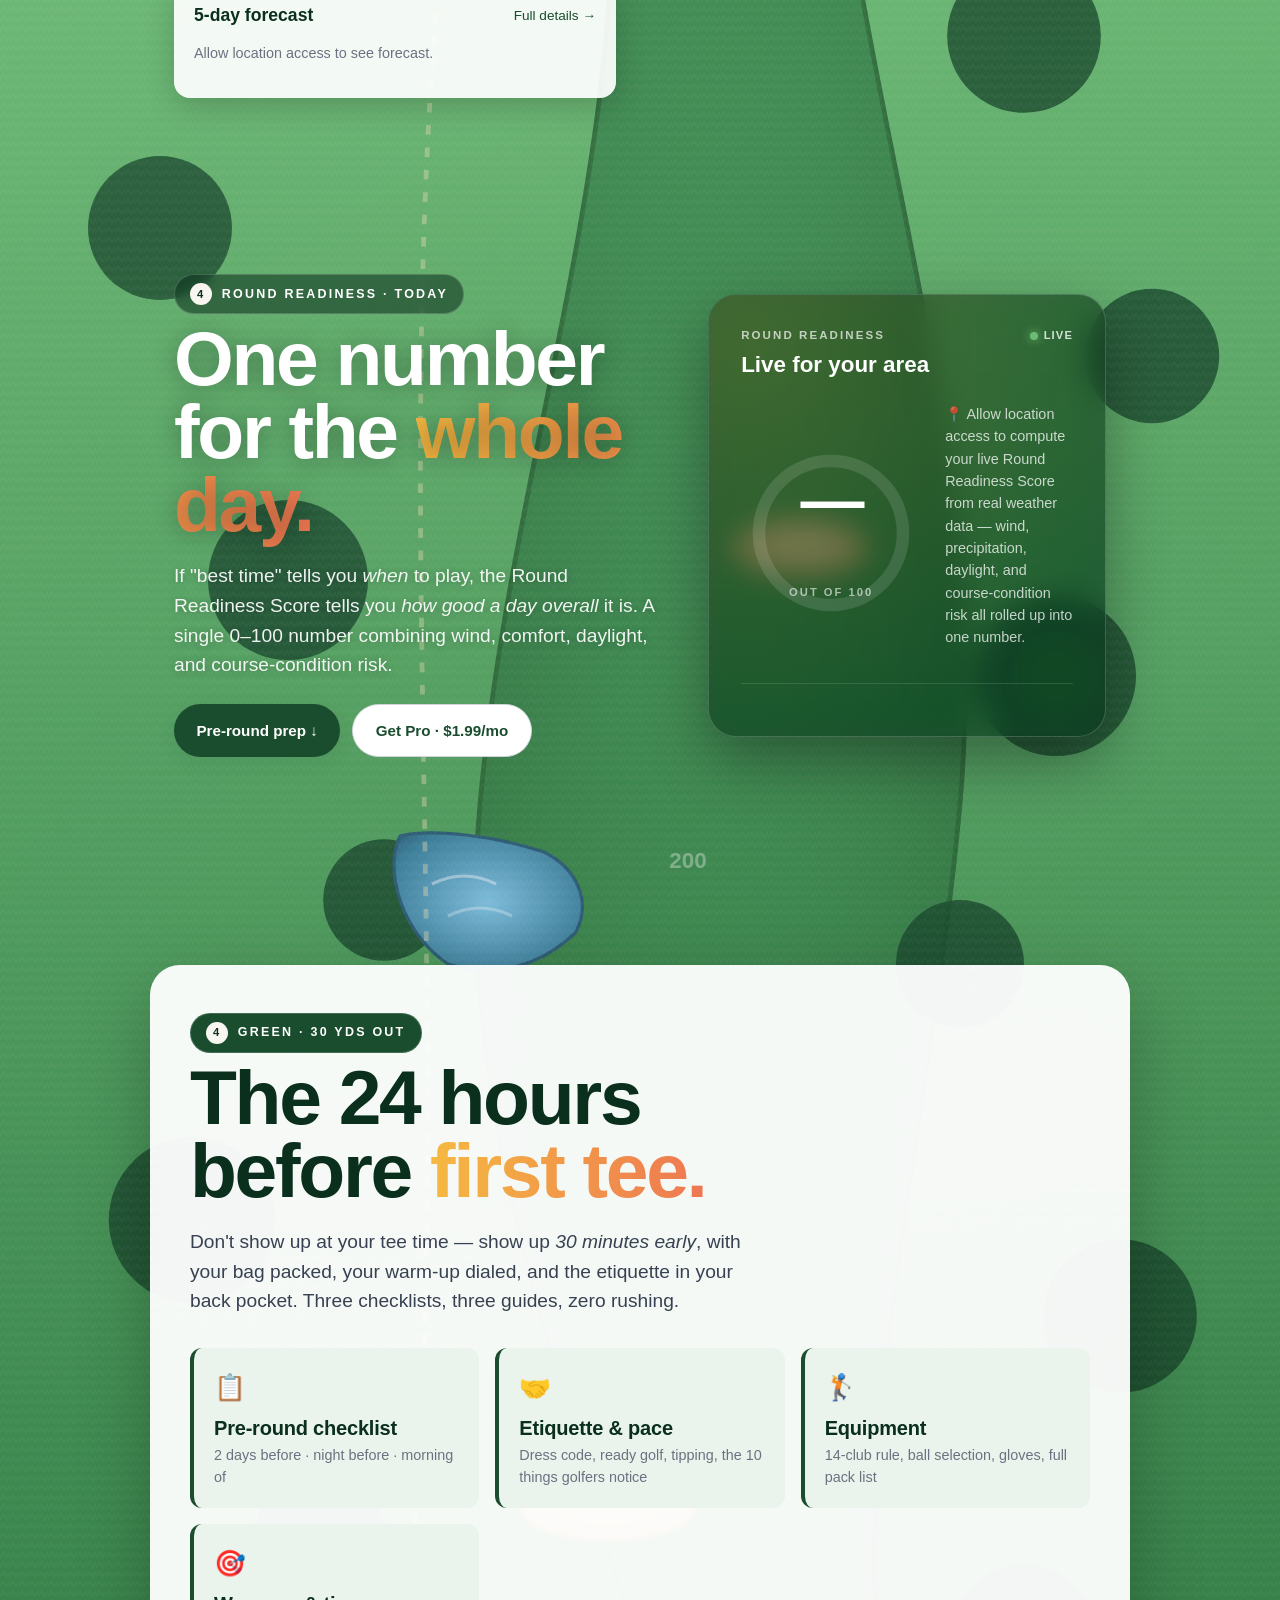
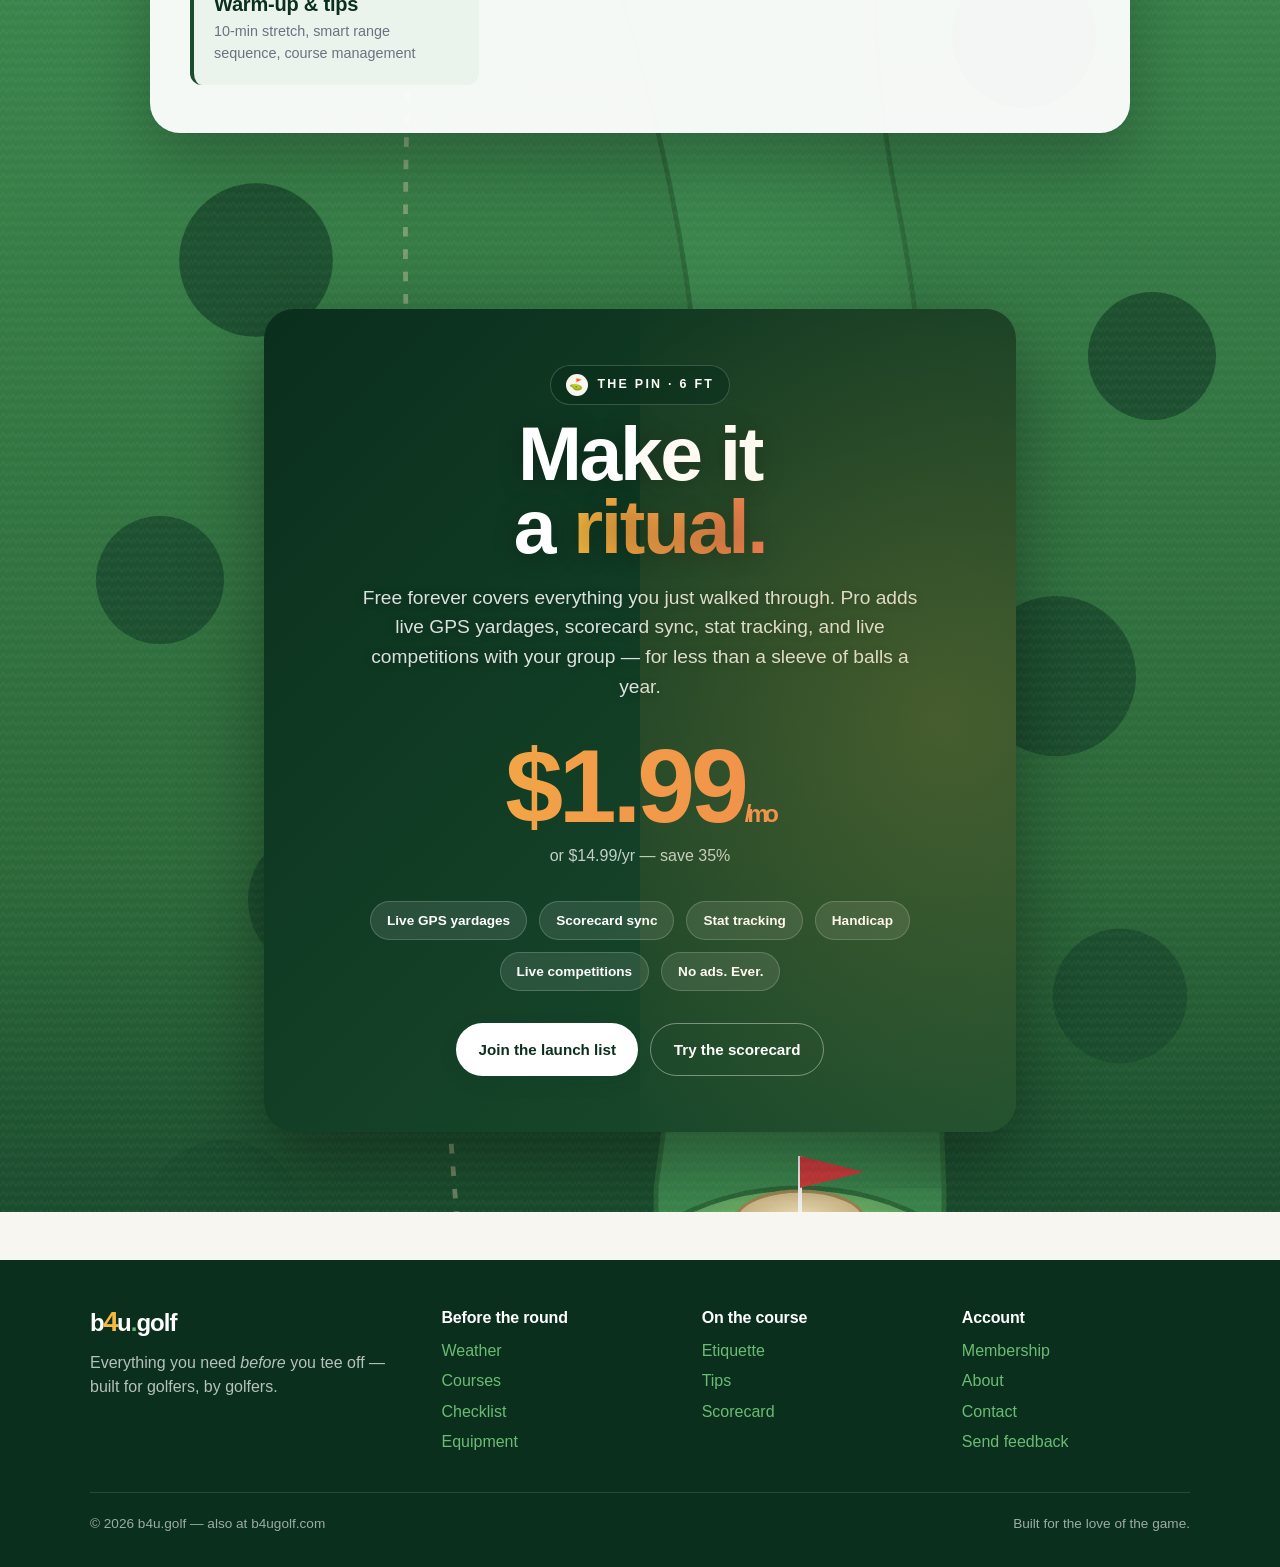
==== commit 0ef53b64: "Beta feedback page + Send feedback link in footer" ====
--- a/index.html
+++ b/index.html
@@ -365,7 +365,7 @@
       </div>
       <div><h4>Before the round</h4><ul><li><a href="weather.html">Weather</a></li><li><a href="courses.html">Courses</a></li><li><a href="checklist.html">Checklist</a></li><li><a href="equipment.html">Equipment</a></li></ul></div>
       <div><h4>On the course</h4><ul><li><a href="etiquette.html">Etiquette</a></li><li><a href="tips.html">Tips</a></li><li><a href="scorecard.html">Scorecard</a></li></ul></div>
-      <div><h4>Account</h4><ul><li><a href="members.html">Membership</a></li><li><a href="about.html">About</a></li><li><a href="about.html#contact">Contact</a></li></ul></div>
+      <div><h4>Account</h4><ul><li><a href="members.html">Membership</a></li><li><a href="about.html">About</a></li><li><a href="about.html#contact">Contact</a></li><li><a href="feedback.html">Send feedback</a></li></ul></div>
     </div>
     <div class="footer-bottom">
       <span>© <span data-year>2026</span> b4u.golf — also at b4ugolf.com</span>
--- a/styles.css
+++ b/styles.css
@@ -47,6 +47,7 @@
 html, body {
   margin: 0;
   padding: 0;
+  overflow-x: hidden;
   font-family: var(--font-sans);
   color: var(--charcoal);
   background: var(--cream);
@@ -92,18 +93,30 @@
   padding: 0.85rem 0;
 }
 .brand {
-  display: flex; align-items: center; gap: 0.6rem;
-  font-family: var(--font-display);
-  font-weight: 800; font-size: 1.25rem; color: var(--green-900);
+  display: inline-flex; align-items: baseline;
+  font-family: var(--font-display);
+  font-weight: 900; font-size: 1.5rem; letter-spacing: -0.04em;
+  color: var(--green-900);
   text-decoration: none;
+  line-height: 1;
 }
 .brand:hover { color: var(--green-700); text-decoration: none; }
-.brand-mark {
-  width: 32px; height: 32px; border-radius: 50%;
-  background: linear-gradient(135deg, var(--green-700), var(--green-300));
-  display: grid; place-items: center; color: white; font-weight: 800;
-  font-size: 0.85rem; box-shadow: var(--shadow);
-}
+.brand .four {
+  display: inline-block;
+  font-size: 1.15em;
+  color: var(--sun);
+  font-weight: 900;
+  margin: 0 -0.02em;
+}
+.brand .dot {
+  color: var(--green-300);
+  font-weight: 900;
+}
+/* Footer brand reuses the same look on dark backgrounds */
+.site-footer .brand { color: white; }
+.site-footer .brand .dot { color: var(--green-300); }
+/* Legacy class kept for backward compat — render nothing */
+.brand-mark { display: none; }
 .nav-links {
   display: flex; align-items: center; gap: 1.5rem;
   list-style: none; margin: 0; padding: 0;
@@ -343,6 +356,29 @@
   font-family: inherit; background: white;
 }
 .field input:focus, .field select:focus {
+  outline: none; border-color: var(--green-500);
+  box-shadow: 0 0 0 3px rgba(127, 176, 105, 0.25);
+}
+.form-row {
+  display: flex; flex-direction: column; gap: 0.4rem;
+  margin: 1.1rem 0;
+}
+.form-row label {
+  font-weight: 700; color: var(--green-900);
+  font-size: 0.95rem;
+}
+.form-row input, .form-row select, .form-row textarea {
+  width: 100%;
+  padding: 0.75rem 1rem;
+  border-radius: 12px;
+  border: 1px solid var(--gray-300);
+  font-size: 1rem;
+  font-family: inherit;
+  background: white;
+  color: var(--charcoal);
+}
+.form-row textarea { resize: vertical; min-height: 80px; line-height: 1.4; }
+.form-row input:focus, .form-row select:focus, .form-row textarea:focus {
   outline: none; border-color: var(--green-500);
   box-shadow: 0 0 0 3px rgba(127, 176, 105, 0.25);
 }
@@ -376,11 +412,38 @@
   .footer-grid { grid-template-columns: 1fr 1fr; }
   .course-item { grid-template-columns: 1fr; }
   .forecast-day { grid-template-columns: 1fr 1fr; gap: 0.5rem; }
+
+  /* Tighter shot section padding so hero doesn't feel cramped horizontally */
+  .shot { padding: 3.25rem 0; }
+  .shot-inner { padding: 0 1.5rem; }
+  .shot h2.display { font-size: clamp(2rem, 9vw, 3rem); }
+  .shot p.deck { font-size: 1.05rem; }
+  .tee-box { padding-top: 4rem; padding-bottom: 5rem; }
+
+  /* Calm down the aerial-view background on mobile so SVG tee markers,
+     bunkers, and trees don't bleed into the foreground text. */
+  .flyover-bg svg { opacity: 0.35; }
+
+  /* Course list card needs less internal padding on small screens */
+  .home-courses-inline,
+  .best-time-card { padding: 1rem 1rem; }
+  .home-courses-inline .ci-row { gap: 0.4rem; padding: 0.55rem 0; }
+  .home-courses-inline .ci-row .ci-actions { gap: 0.25rem; }
+  .home-courses-inline .ci-row .ci-actions a {
+    padding: 0.3rem 0.55rem;
+    font-size: 0.7rem;
+  }
 }
 @media (max-width: 480px) {
+  /* Wider gutters on small phones so the brand mark and content
+     don't hug the edge of the screen. */
+  .container { padding: 0 1.5rem; }
   .footer-grid { grid-template-columns: 1fr; }
   .wx-row { grid-template-columns: 1fr 1fr; }
   .section { padding: 2.5rem 0; }
+  /* Header brand size — keep readable but not crowding the hamburger */
+  .brand { font-size: 1.35rem; }
+  .nav { padding: 0.7rem 0; }
 }
 
 /* =========================================================================
